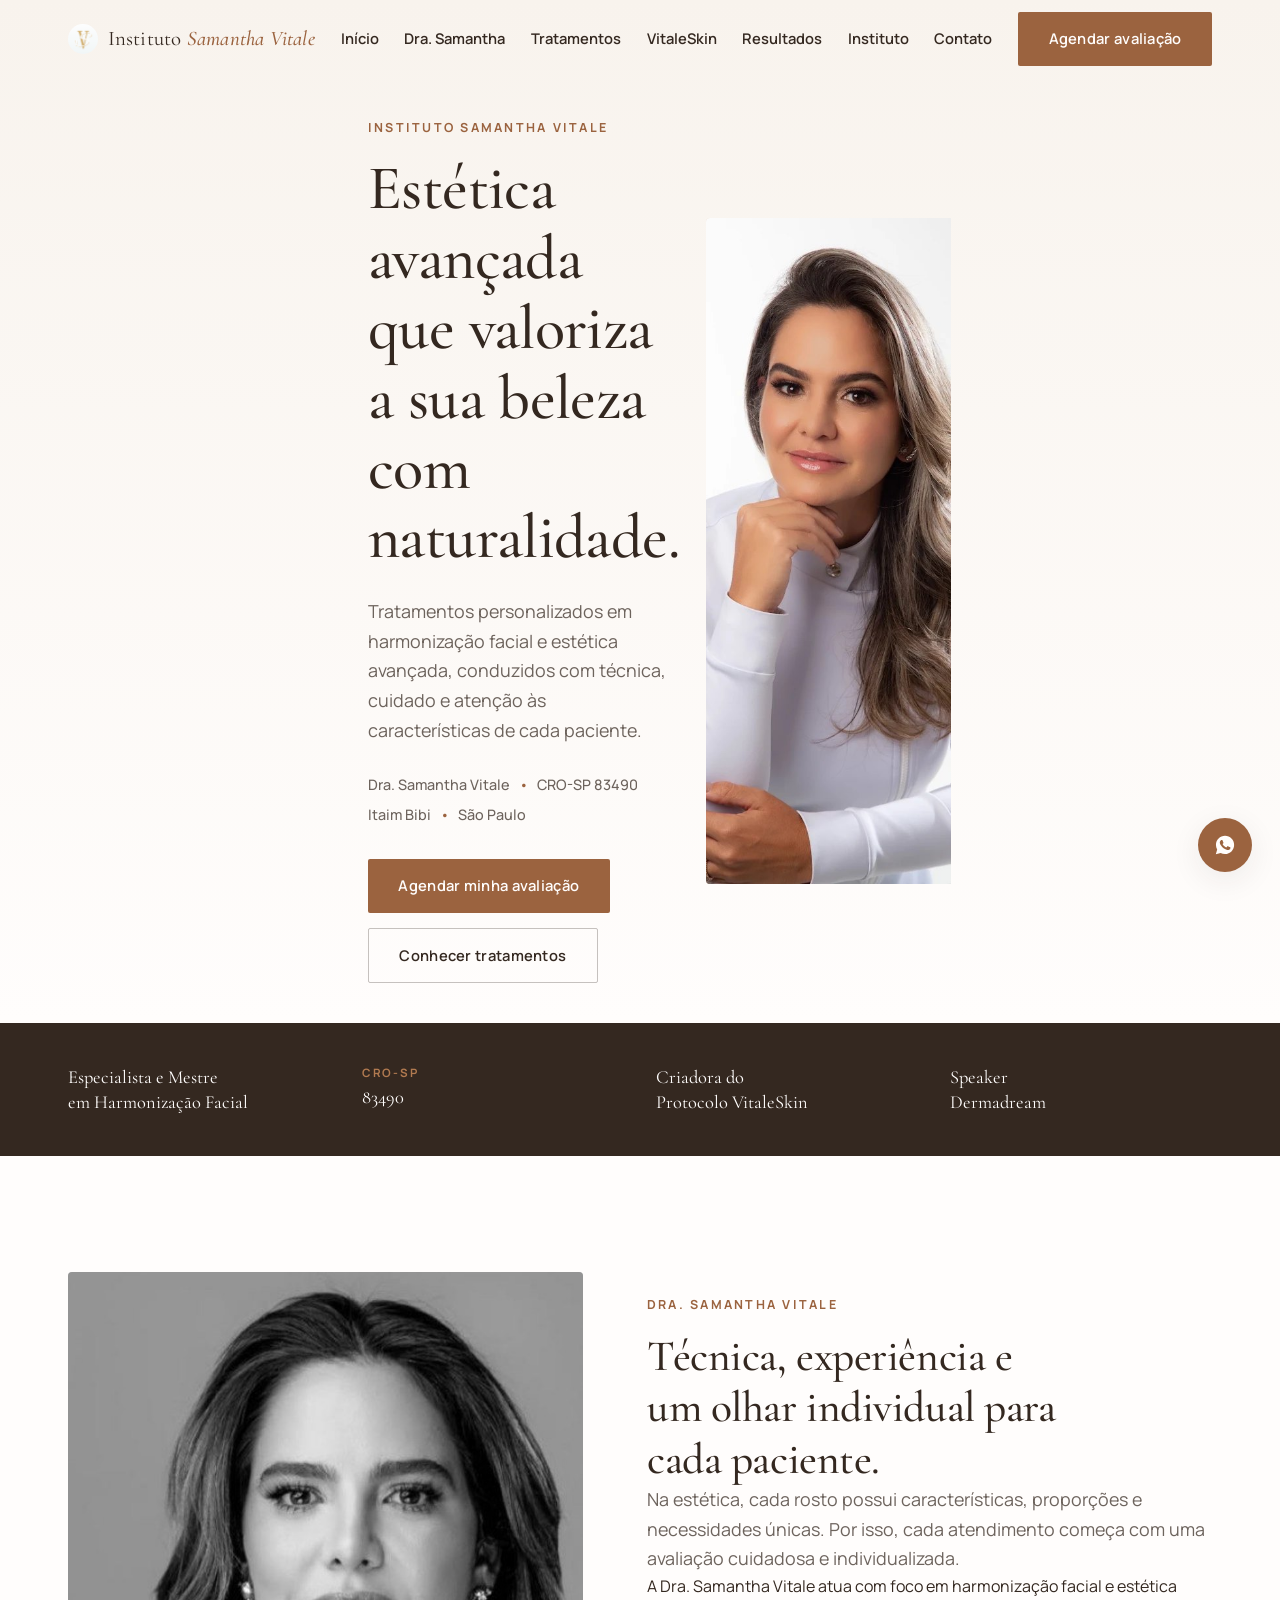
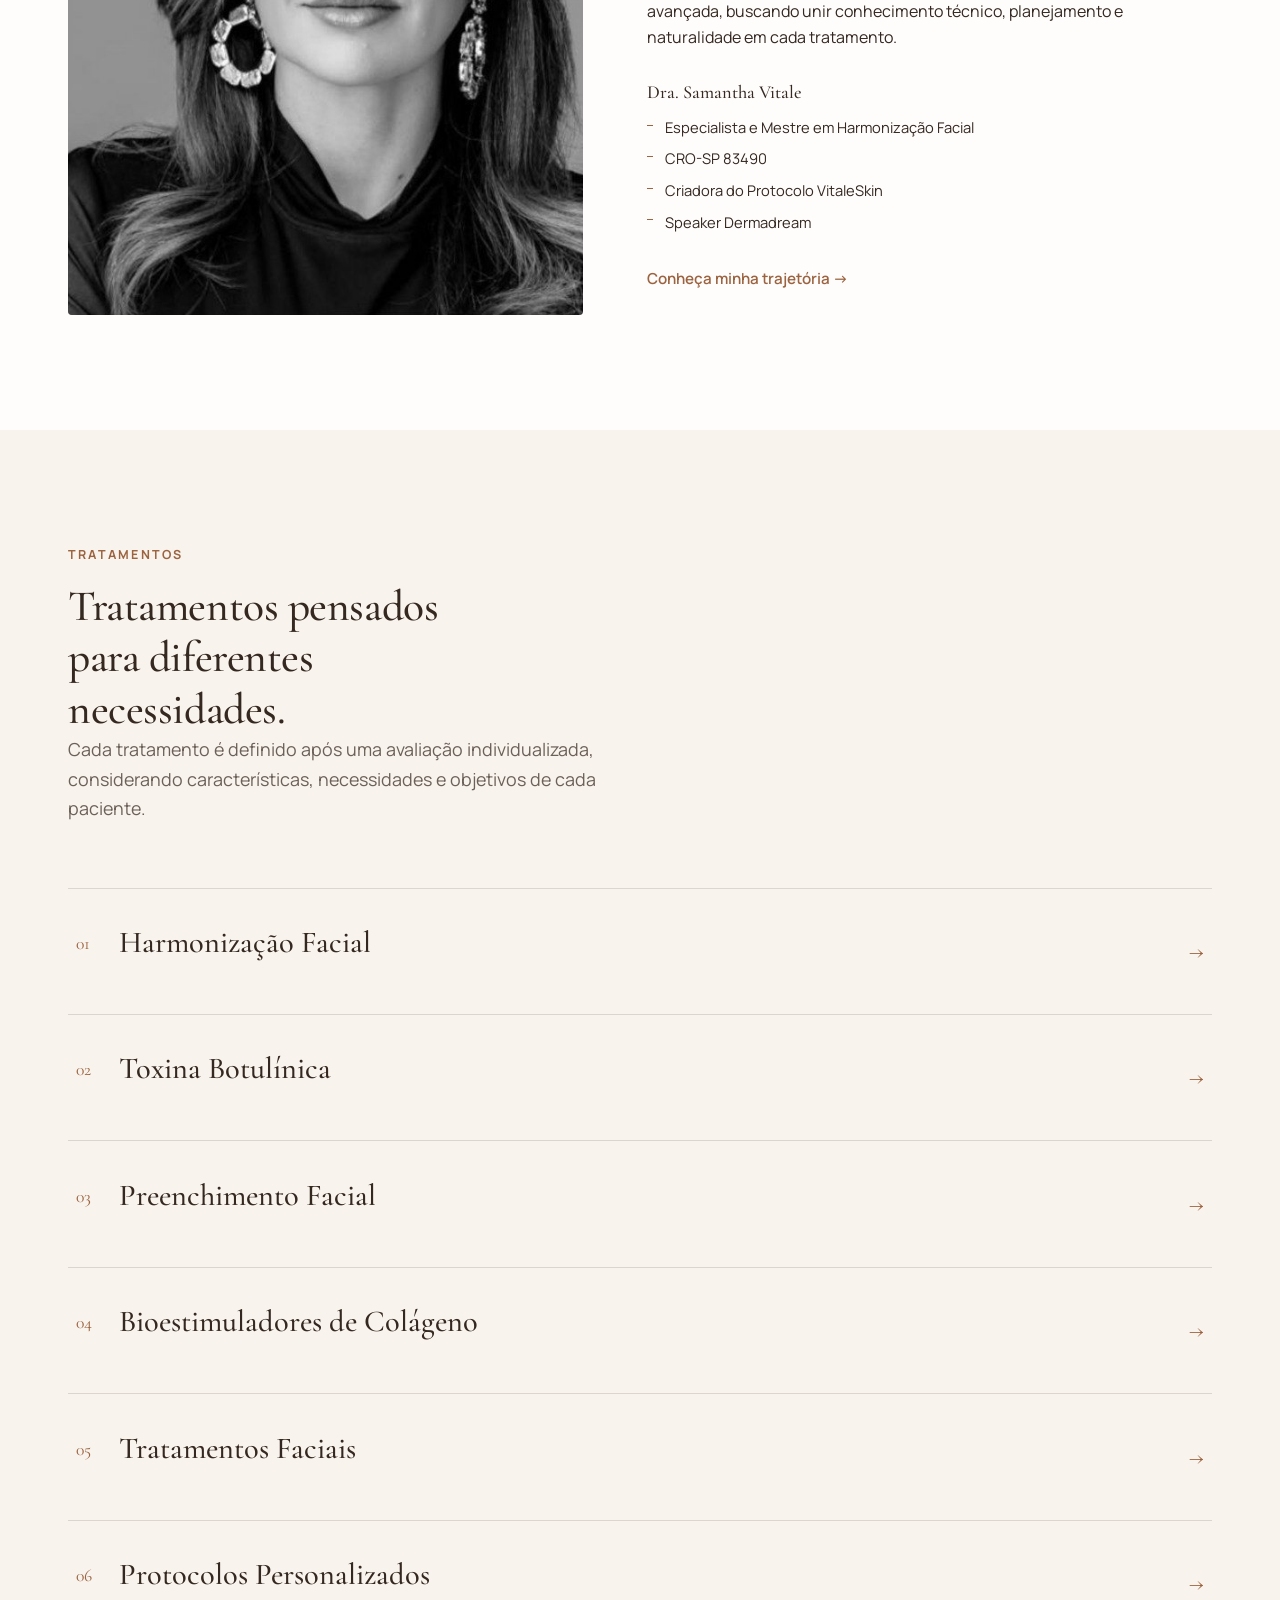
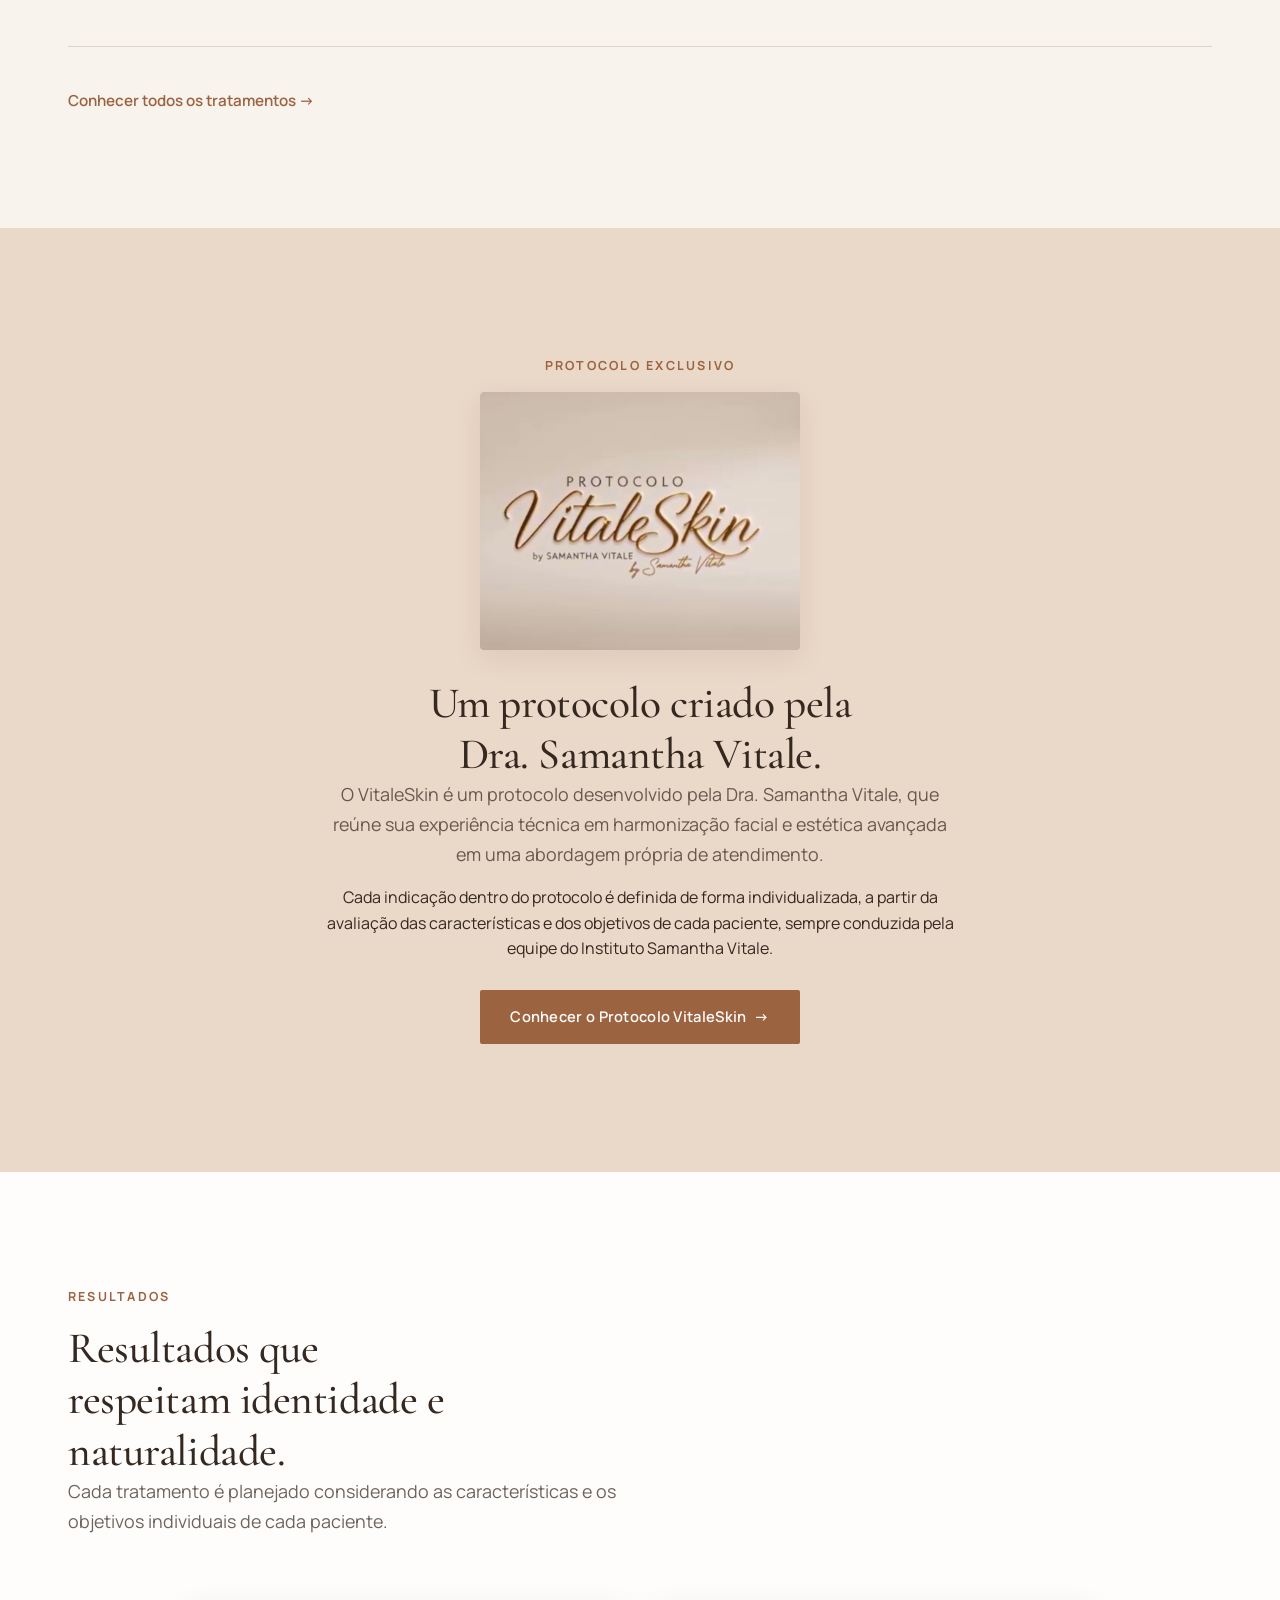
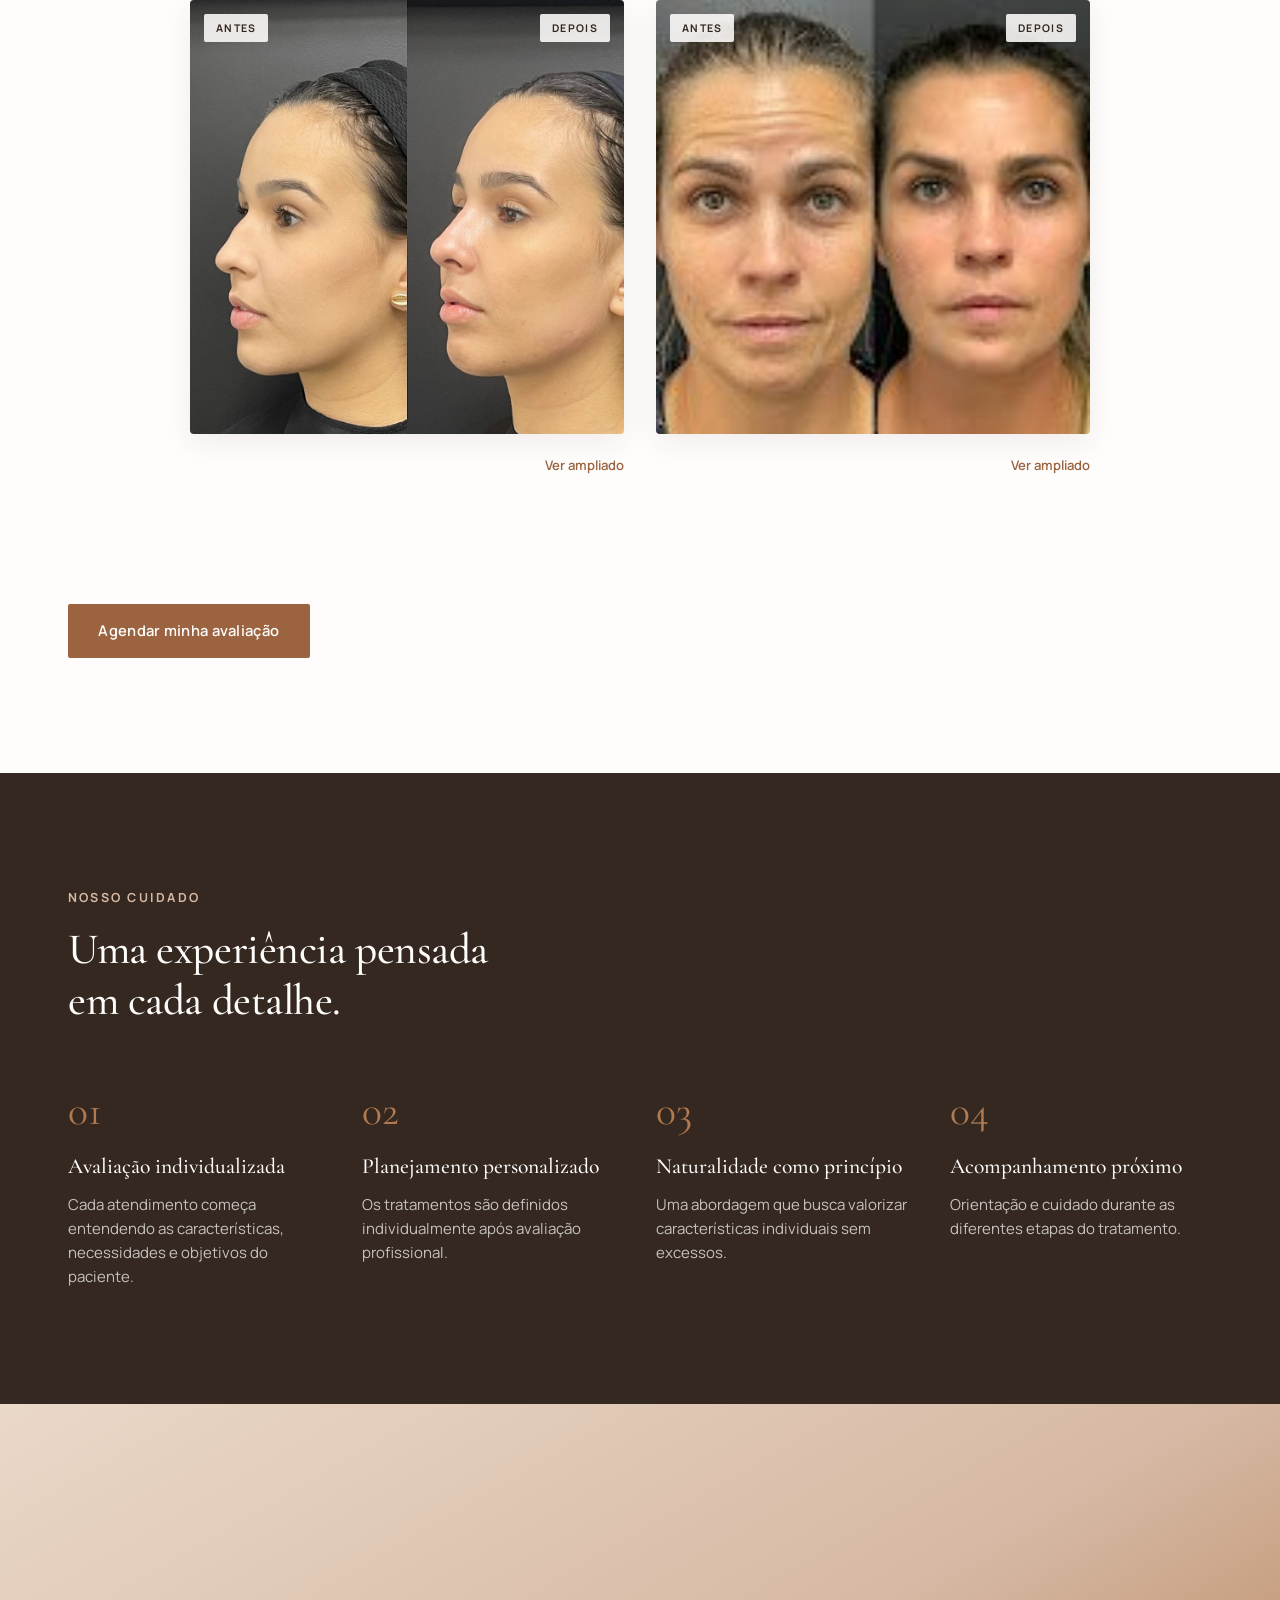
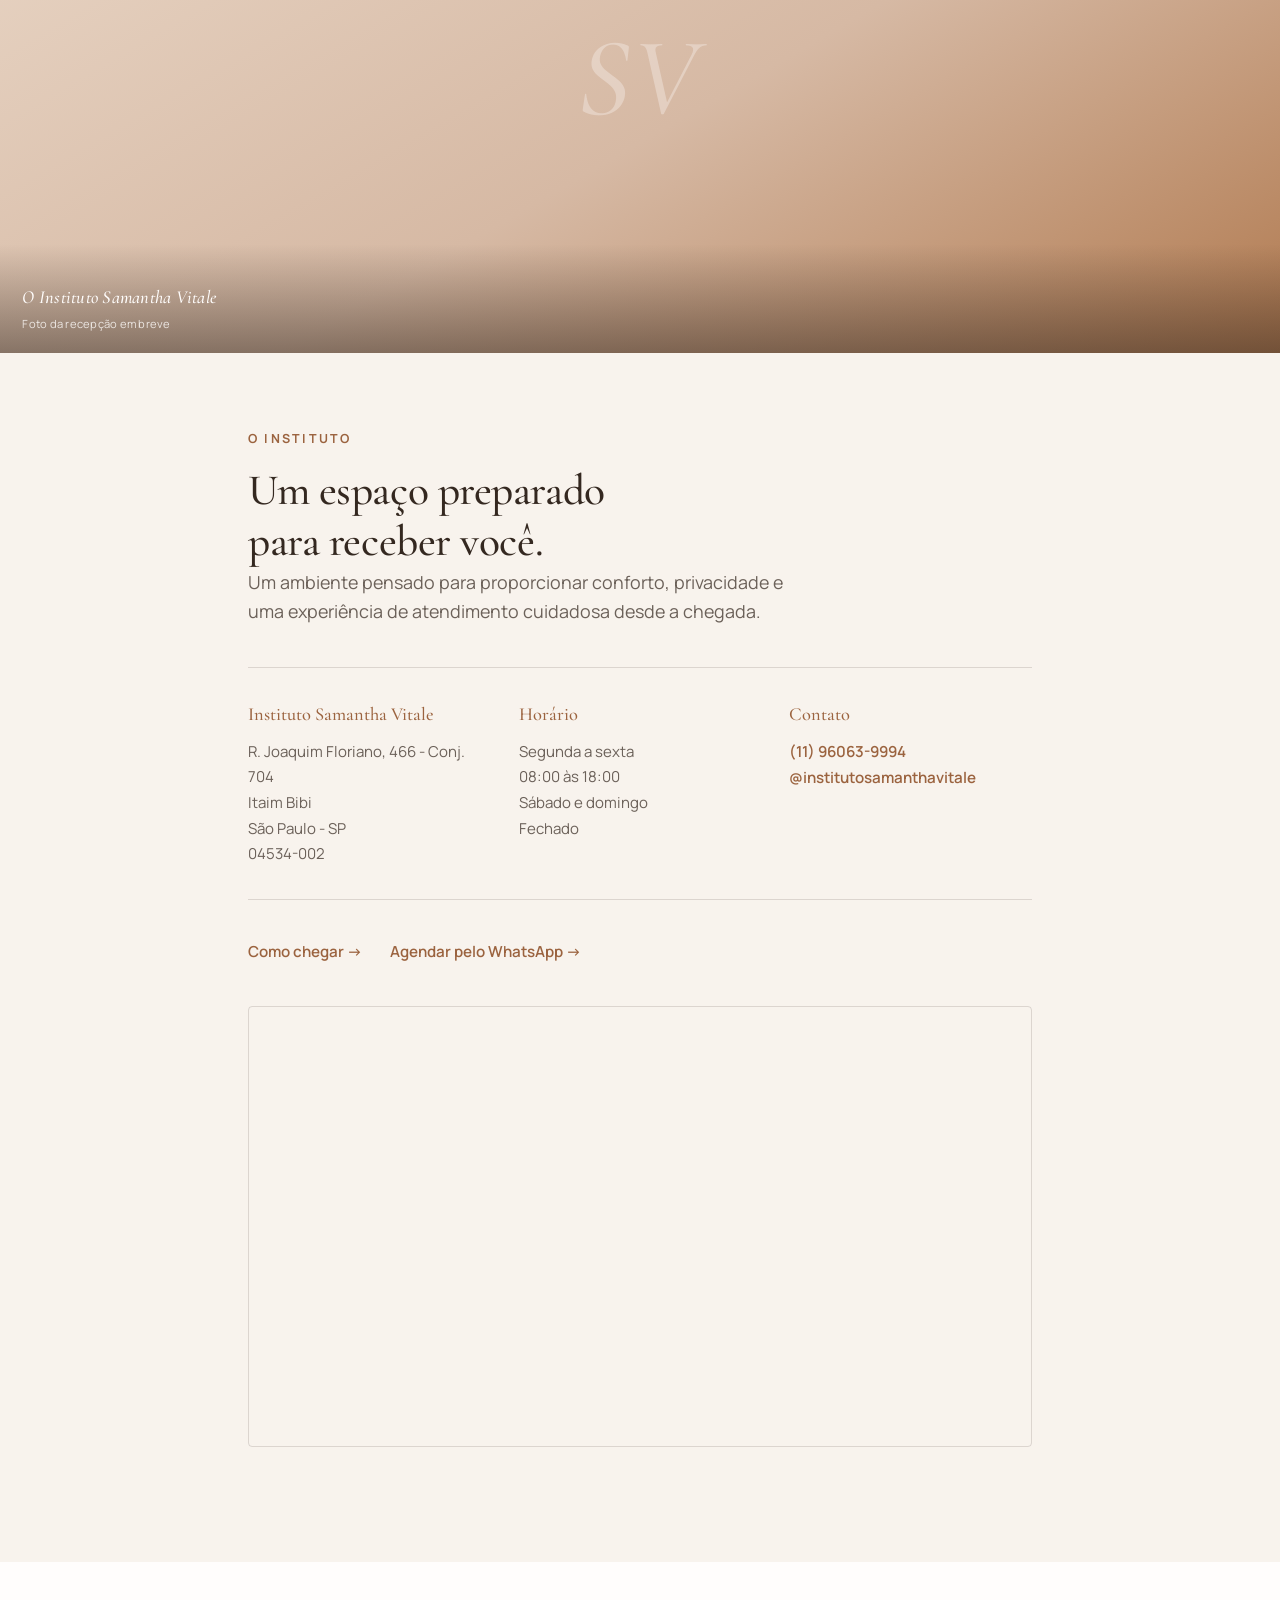
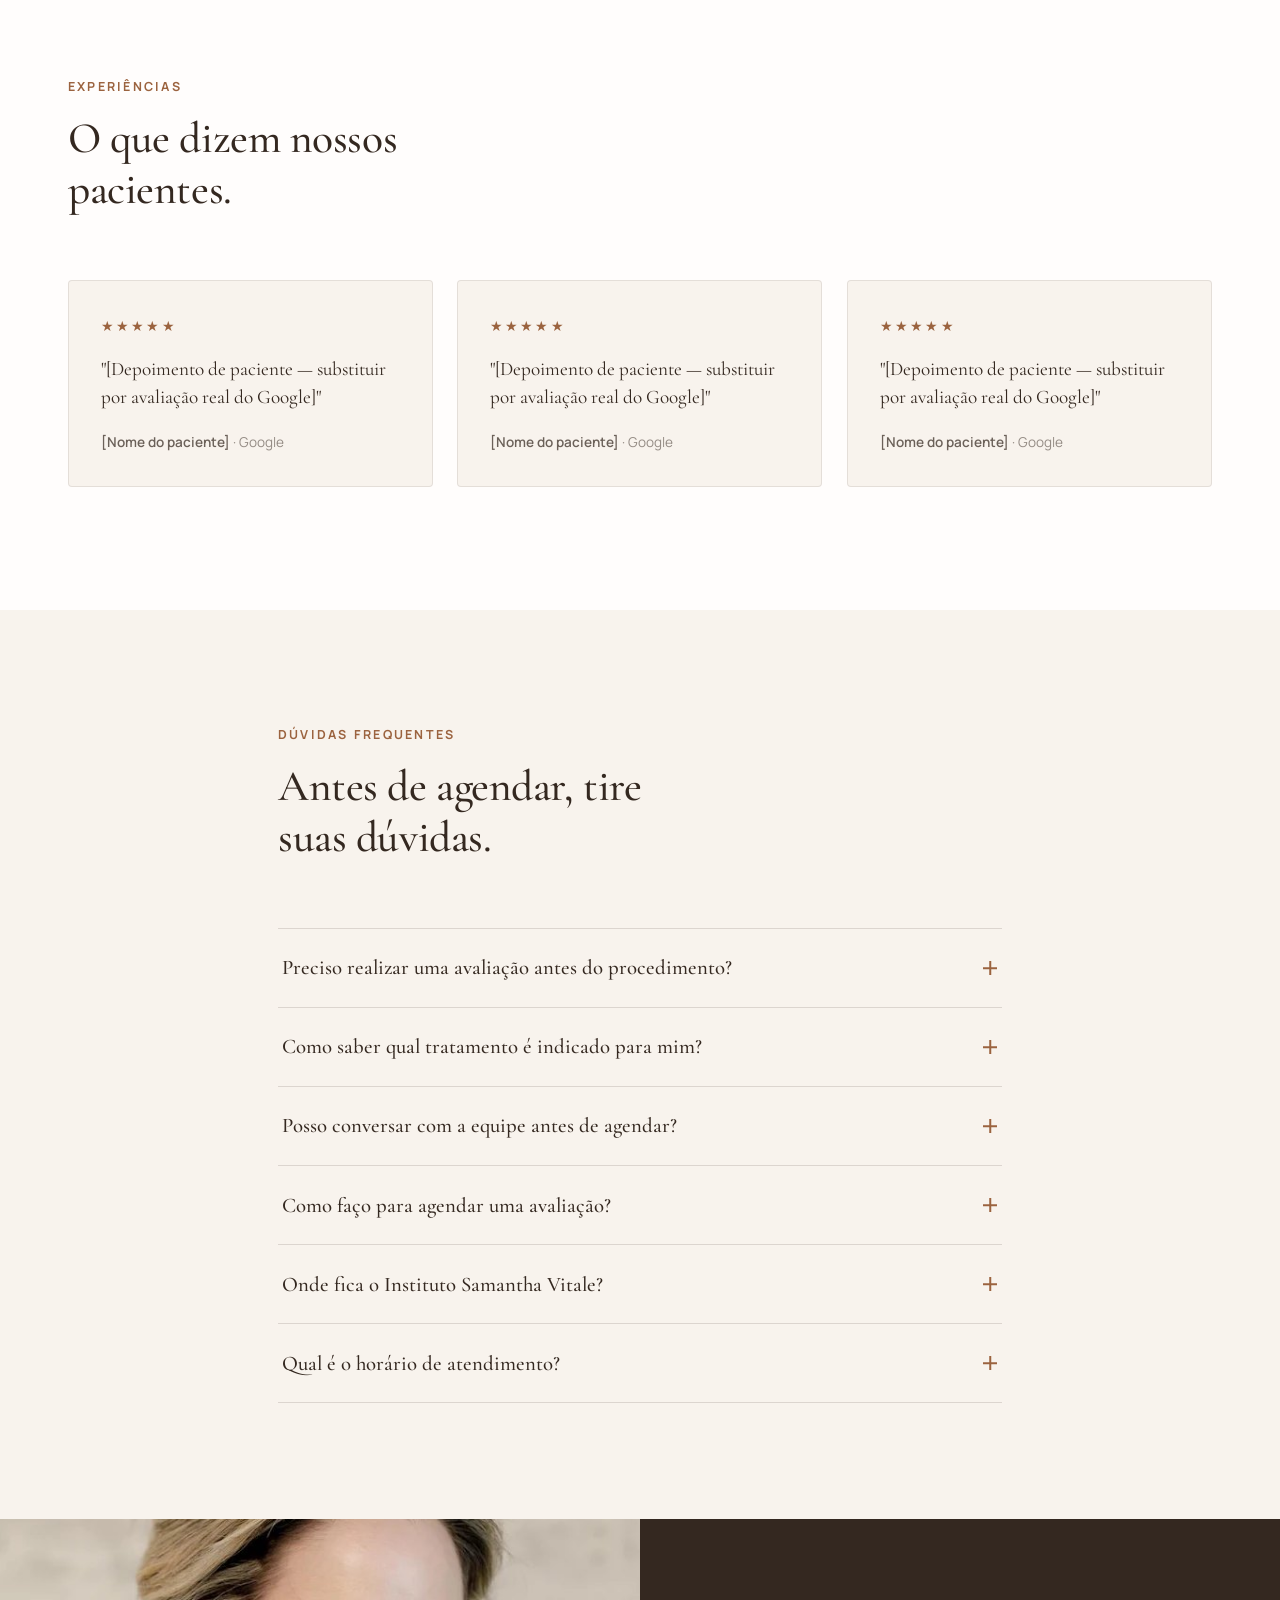
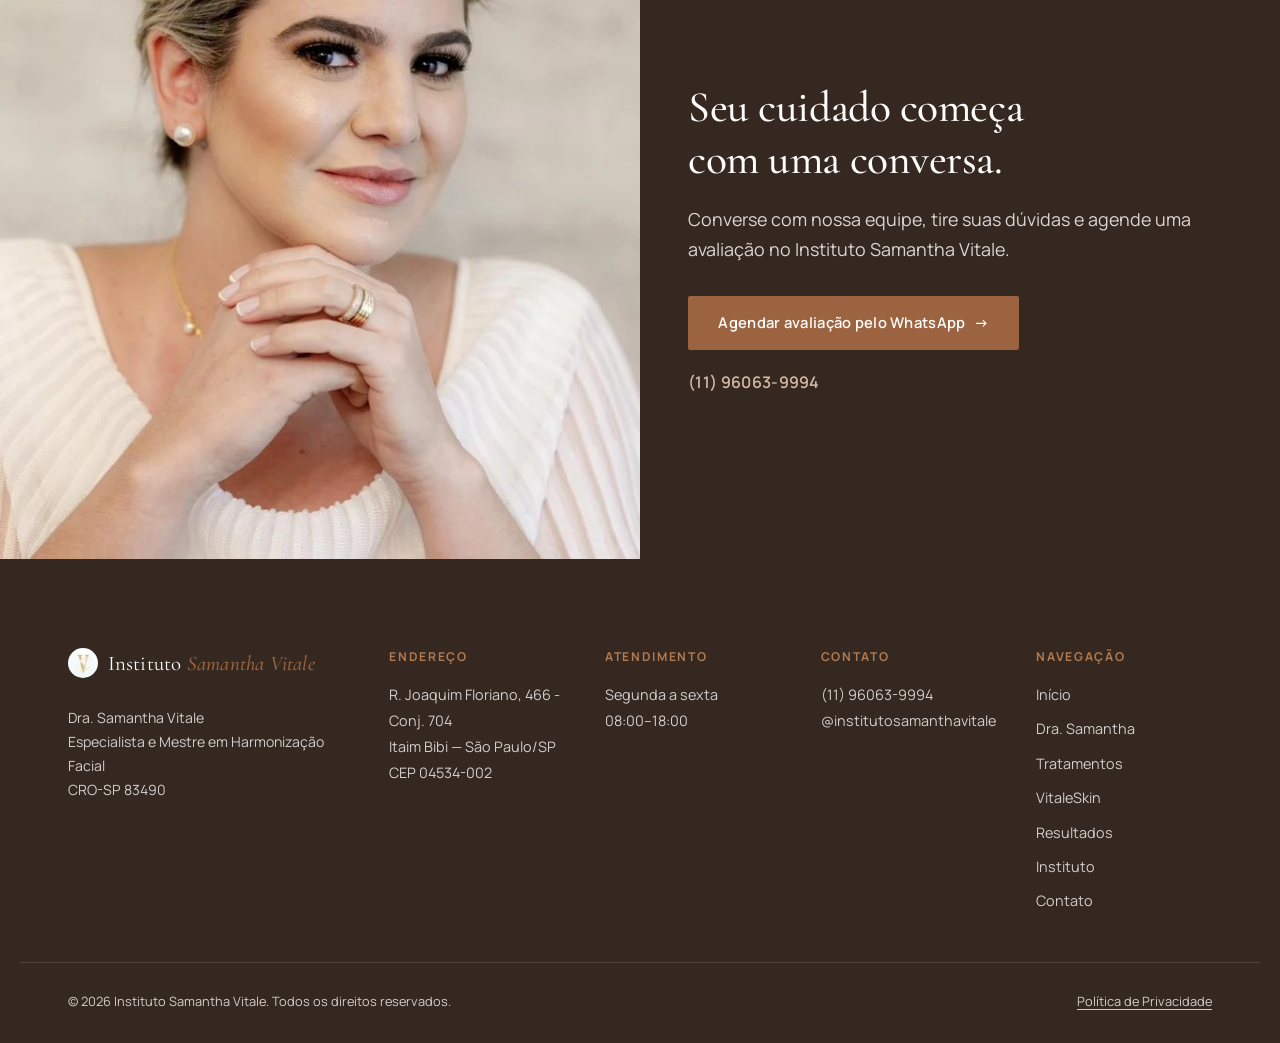
==== index.html @ 2624a5a0 "Publica site Dra Samantha Vitale" ====
<!DOCTYPE html>
<html lang="pt-BR">
<head>
<meta charset="UTF-8">
<meta name="viewport" content="width=device-width, initial-scale=1, viewport-fit=cover">
<title>Dra. Samantha Vitale | Harmonização Facial no Itaim Bibi</title>
<meta name="description" content="Conheça o Instituto Samantha Vitale no Itaim Bibi, São Paulo. Harmonização facial e estética avançada com atendimento individualizado. Agende sua avaliação.">
<meta name="robots" content="index, follow">
<link rel="canonical" href="https://institutosamanthavitale.com.br/">

<!-- Open Graph -->
<meta property="og:type" content="website">
<meta property="og:site_name" content="Instituto Samantha Vitale">
<meta property="og:title" content="Dra. Samantha Vitale | Harmonização Facial no Itaim Bibi">
<meta property="og:description" content="Harmonização facial e estética avançada com atendimento individualizado, no Itaim Bibi, São Paulo. Criadora do Protocolo VitaleSkin.">
<meta property="og:image" content="assets/img/hero-dra-samantha.jpg">
<meta property="og:locale" content="pt_BR">

<!-- Fonts -->
<link rel="preconnect" href="https://fonts.googleapis.com">
<link rel="preconnect" href="https://fonts.gstatic.com" crossorigin>
<link href="https://fonts.googleapis.com/css2?family=Cormorant+Garamond:ital,wght@0,400;0,500;0,600;1,400&family=Manrope:wght@400;500;600;700&display=swap" rel="stylesheet">

<!-- Preload do hero (LCP) -->
<link rel="preload" as="image" href="assets/img/hero-dra-samantha.jpg" fetchpriority="high">

<link rel="icon" href="assets/img/favicon.svg" type="image/svg+xml">
<link rel="stylesheet" href="css/style.css">

<!-- Dados estruturados: negócio local / profissional de saúde -->
<script type="application/ld+json">
{
  "@context": "https://schema.org",
  "@type": "MedicalBusiness",
  "name": "Instituto Samantha Vitale",
  "image": "https://institutosamanthavitale.com.br/assets/img/hero-dra-samantha.jpg",
  "url": "https://institutosamanthavitale.com.br/",
  "telephone": "+5511960639994",
  "priceRange": "$$$",
  "address": {
    "@type": "PostalAddress",
    "streetAddress": "R. Joaquim Floriano, 466 - Conj. 704",
    "addressLocality": "São Paulo",
    "addressRegion": "SP",
    "postalCode": "04534-002",
    "addressCountry": "BR"
  },
  "areaServed": "Itaim Bibi, São Paulo",
  "openingHoursSpecification": [
    {
      "@type": "OpeningHoursSpecification",
      "dayOfWeek": ["Monday","Tuesday","Wednesday","Thursday","Friday"],
      "opens": "08:00",
      "closes": "18:00"
    }
  ],
  "sameAs": ["https://www.instagram.com/institutosamanthavitale"],
  "employee": {
    "@type": "Physician",
    "name": "Dra. Samantha Vitale",
    "jobTitle": "Especialista e Mestre em Harmonização Facial",
    "identifier": "CRO-SP 83490"
  }
}
</script>
</head>
<body>

<a class="skip-link" href="#conteudo-principal">Pular para o conteúdo</a>

<!-- ===================== HEADER ===================== -->
<header class="site-header" id="site-header">
  <div class="container header-inner">
    <a href="#inicio" class="logo" aria-label="Instituto Samantha Vitale — página inicial">
      <img src="assets/img/logo-instituto.png" alt="" class="logo-img" onload="this.classList.add('loaded')" onerror="this.remove()">
      <span class="logo-text">Instituto <em>Samantha Vitale</em></span>
    </a>

    <nav class="main-nav" id="main-nav" aria-label="Navegação principal">
      <ul>
        <li><a href="#inicio">Início</a></li>
        <li><a href="#dra-samantha">Dra. Samantha</a></li>
        <li><a href="#tratamentos">Tratamentos</a></li>
        <li><a href="#vitaleskin">VitaleSkin</a></li>
        <li><a href="#resultados">Resultados</a></li>
        <li><a href="#instituto">Instituto</a></li>
        <li><a href="#contato">Contato</a></li>
      </ul>
    </nav>

    <div class="header-actions">
      <a class="btn btn-primary btn-header" href="https://wa.me/5511960639994?text=Ol%C3%A1%21%20Vim%20pelo%20site%20do%20Instituto%20Samantha%20Vitale%20e%20gostaria%20de%20saber%20mais%20sobre%20os%20tratamentos%20e%20agendar%20uma%20avalia%C3%A7%C3%A3o." target="_blank" rel="noopener noreferrer">
        Agendar avaliação
      </a>
      <button class="menu-toggle" id="menu-toggle" aria-expanded="false" aria-controls="mobile-nav" aria-label="Abrir menu">
        <span></span><span></span><span></span>
      </button>
    </div>
  </div>

  <!-- Menu mobile -->
  <nav class="mobile-nav" id="mobile-nav" aria-label="Navegação mobile" hidden>
    <ul>
      <li><a href="#inicio">Início</a></li>
      <li><a href="#dra-samantha">Dra. Samantha</a></li>
      <li><a href="#tratamentos">Tratamentos</a></li>
      <li><a href="#vitaleskin">VitaleSkin</a></li>
      <li><a href="#resultados">Resultados</a></li>
      <li><a href="#instituto">Instituto</a></li>
      <li><a href="#contato">Contato</a></li>
    </ul>
    <a class="btn btn-primary btn-block" href="https://wa.me/5511960639994?text=Ol%C3%A1%21%20Vim%20pelo%20site%20do%20Instituto%20Samantha%20Vitale%20e%20gostaria%20de%20saber%20mais%20sobre%20os%20tratamentos%20e%20agendar%20uma%20avalia%C3%A7%C3%A3o." target="_blank" rel="noopener noreferrer">
      Agendar avaliação
    </a>
  </nav>
</header>

<main id="conteudo-principal">

  <!-- ===================== HERO ===================== -->
  <section class="hero" id="inicio" aria-label="Apresentação">
    <div class="container hero-grid">
      <div class="hero-text reveal-up">
        <p class="eyebrow">Instituto Samantha Vitale</p>
        <h1 class="h1">Estética avançada que valoriza a sua beleza com naturalidade.</h1>
        <p class="lead">Tratamentos personalizados em harmonização facial e estética avançada, conduzidos com técnica, cuidado e atenção às características de cada paciente.</p>

        <div class="hero-meta">
          <span>Dra. Samantha Vitale <span class="dot" aria-hidden="true">•</span> CRO-SP 83490</span>
          <span>Itaim Bibi <span class="dot" aria-hidden="true">•</span> São Paulo</span>
        </div>

        <div class="hero-ctas">
          <a class="btn btn-primary" href="https://wa.me/5511960639994?text=Ol%C3%A1%21%20Vim%20pelo%20site%20do%20Instituto%20Samantha%20Vitale%20e%20gostaria%20de%20saber%20mais%20sobre%20os%20tratamentos%20e%20agendar%20uma%20avalia%C3%A7%C3%A3o." target="_blank" rel="noopener noreferrer">
            Agendar minha avaliação
          </a>
          <a class="btn btn-ghost" href="#tratamentos">Conhecer tratamentos</a>
        </div>
      </div>

      <div class="hero-media reveal-fade">
        <figure class="ph-photo ph-hero" role="img" aria-label="Dra. Samantha Vitale, especialista em harmonização facial, vestindo jaleco branco">
          <img src="assets/img/hero-dra-samantha.jpg" alt="Dra. Samantha Vitale, especialista e mestre em harmonização facial, vestindo jaleco branco, no Instituto Samantha Vitale no Itaim Bibi"
               loading="eager" fetchpriority="high"
               onload="this.parentElement.classList.add('has-image')"
               onerror="this.parentElement.classList.add('no-image')">
          <span class="ph-label">
            <strong>Dra. Samantha Vitale</strong>
          </span>
        </figure>
      </div>
    </div>
  </section>

  <!-- ===================== BARRA DE AUTORIDADE ===================== -->
  <section class="authority-bar" aria-label="Credenciais">
    <div class="container authority-grid">
      <div class="authority-item reveal-up">
        <p>Especialista e Mestre<br>em Harmonização Facial</p>
      </div>
      <div class="authority-item reveal-up">
        <p><span class="authority-number">CRO-SP</span>83490</p>
      </div>
      <div class="authority-item reveal-up">
        <p>Criadora do<br>Protocolo VitaleSkin</p>
      </div>
      <div class="authority-item reveal-up">
        <p>Speaker<br>Dermadream</p>
      </div>
    </div>
  </section>

  <!-- ===================== SOBRE A DRA. SAMANTHA ===================== -->
  <section class="about" id="dra-samantha" aria-labelledby="about-title">
    <div class="container about-grid">
      <div class="about-media reveal-fade">
        <figure class="ph-photo ph-about" role="img" aria-label="Retrato em preto e branco da Dra. Samantha Vitale">
          <img src="assets/img/sobre-dra-samantha-pb.jpg" alt="Retrato em preto e branco da Dra. Samantha Vitale, especialista em harmonização facial"
               loading="lazy"
               onload="this.parentElement.classList.add('has-image')"
               onerror="this.parentElement.classList.add('no-image')">
          <span class="ph-label">
            <strong>Dra. Samantha Vitale</strong>
          </span>
        </figure>
      </div>

      <div class="about-content reveal-up">
        <p class="eyebrow">Dra. Samantha Vitale</p>
        <h2 class="h2" id="about-title">Técnica, experiência e um olhar individual para cada paciente.</h2>
        <p class="body-lg">Na estética, cada rosto possui características, proporções e necessidades únicas. Por isso, cada atendimento começa com uma avaliação cuidadosa e individualizada.</p>
        <p>A Dra. Samantha Vitale atua com foco em harmonização facial e estética avançada, buscando unir conhecimento técnico, planejamento e naturalidade em cada tratamento.</p>

        <ul class="credential-list">
          <li>Dra. Samantha Vitale</li>
          <li>Especialista e Mestre em Harmonização Facial</li>
          <li>CRO-SP 83490</li>
          <li>Criadora do Protocolo VitaleSkin</li>
          <li>Speaker Dermadream</li>
        </ul>

        <a class="text-link" href="#instituto">Conheça minha trajetória <span aria-hidden="true">→</span></a>
      </div>
    </div>
  </section>

  <!-- ===================== TRATAMENTOS ===================== -->
  <section class="treatments" id="tratamentos" aria-labelledby="treatments-title">
    <div class="container">
      <div class="section-head reveal-up">
        <p class="eyebrow">Tratamentos</p>
        <h2 class="h2" id="treatments-title">Tratamentos pensados para diferentes necessidades.</h2>
        <p class="body-lg">Cada tratamento é definido após uma avaliação individualizada, considerando características, necessidades e objetivos de cada paciente.</p>
      </div>

      <ul class="treatment-list">
        <li class="treatment-row reveal-up">
          <a href="#contato" class="treatment-link">
            <span class="treatment-number">01</span>
            <span class="treatment-name">Harmonização Facial</span>
            <span class="treatment-desc">Planejamento individualizado que busca equilíbrio e naturalidade nas proporções faciais.</span>
            <span class="treatment-arrow" aria-hidden="true">→</span>
          </a>
        </li>
        <li class="treatment-row reveal-up">
          <a href="#contato" class="treatment-link">
            <span class="treatment-number">02</span>
            <span class="treatment-name">Toxina Botulínica</span>
            <span class="treatment-desc">Aplicação técnica orientada pela avaliação individual de cada paciente.</span>
            <span class="treatment-arrow" aria-hidden="true">→</span>
          </a>
        </li>
        <li class="treatment-row reveal-up">
          <a href="#contato" class="treatment-link">
            <span class="treatment-number">03</span>
            <span class="treatment-name">Preenchimento Facial</span>
            <span class="treatment-desc">Procedimentos planejados considerando as características individuais de cada rosto.</span>
            <span class="treatment-arrow" aria-hidden="true">→</span>
          </a>
        </li>
        <li class="treatment-row reveal-up">
          <a href="#contato" class="treatment-link">
            <span class="treatment-number">04</span>
            <span class="treatment-name">Bioestimuladores de Colágeno</span>
            <span class="treatment-desc">Indicação avaliada individualmente conforme as necessidades de cada paciente.</span>
            <span class="treatment-arrow" aria-hidden="true">→</span>
          </a>
        </li>
        <li class="treatment-row reveal-up">
          <a href="#contato" class="treatment-link">
            <span class="treatment-number">05</span>
            <span class="treatment-name">Tratamentos Faciais</span>
            <span class="treatment-desc">Cuidados complementares definidos a partir da avaliação profissional.</span>
            <span class="treatment-arrow" aria-hidden="true">→</span>
          </a>
        </li>
        <li class="treatment-row reveal-up">
          <a href="#contato" class="treatment-link">
            <span class="treatment-number">06</span>
            <span class="treatment-name">Protocolos Personalizados</span>
            <span class="treatment-desc">Combinações de tratamentos planejadas de acordo com o objetivo de cada paciente.</span>
            <span class="treatment-arrow" aria-hidden="true">→</span>
          </a>
        </li>
      </ul>

      <div class="section-cta reveal-up">
        <a class="text-link" href="#contato">Conhecer todos os tratamentos <span aria-hidden="true">→</span></a>
      </div>
    </div>
  </section>

  <!-- ===================== PROTOCOLO VITALESKIN ===================== -->
  <section class="vitaleskin" id="vitaleskin" aria-labelledby="vitaleskin-title">
    <div class="container vitaleskin-grid">
      <div class="vitaleskin-content reveal-up">
        <p class="eyebrow">Protocolo exclusivo</p>

        <div class="vitaleskin-logo-wrap">
          <figure class="ph-photo ph-logo" role="img" aria-label="Logo do Protocolo VitaleSkin by Samantha Vitale">
            <img src="assets/img/vitaleskin-logo.jpg" alt="VitaleSkin by Samantha Vitale"
                 loading="lazy"
                 onload="this.parentElement.classList.add('has-image')"
                 onerror="this.parentElement.classList.add('no-image')">
            <span class="ph-label ph-label-logo">
              <strong>VitaleSkin</strong>
              by Samantha Vitale
            </span>
          </figure>
        </div>

        <h2 class="h2" id="vitaleskin-title">Um protocolo criado pela Dra. Samantha Vitale.</h2>
        <p class="body-lg">O VitaleSkin é um protocolo desenvolvido pela Dra. Samantha Vitale, que reúne sua experiência técnica em harmonização facial e estética avançada em uma abordagem própria de atendimento.</p>
        <p>Cada indicação dentro do protocolo é definida de forma individualizada, a partir da avaliação das características e dos objetivos de cada paciente, sempre conduzida pela equipe do Instituto Samantha Vitale.</p>

        <a class="btn btn-primary" href="#contato">Conhecer o Protocolo VitaleSkin <span aria-hidden="true">→</span></a>
      </div>
    </div>
  </section>

  <!-- ===================== RESULTADOS ===================== -->
  <section class="results" id="resultados" aria-labelledby="results-title">
    <div class="container">
      <div class="section-head reveal-up">
        <p class="eyebrow">Resultados</p>
        <h2 class="h2" id="results-title">Resultados que respeitam identidade e naturalidade.</h2>
        <p class="body-lg">Cada tratamento é planejado considerando as características e os objetivos individuais de cada paciente.</p>
      </div>

      <div class="results-grid results-grid-2">

        <figure class="ba-card reveal-up">
          <div class="ba-frame">
            <img src="assets/img/resultado-01-composite.jpg" alt="Comparação antes e depois de tratamento facial, caso 1" loading="lazy">
            <span class="ba-tag ba-tag-before">Antes</span>
            <span class="ba-tag ba-tag-after">Depois</span>
          </div>
          <figcaption class="ba-caption">
            <button type="button" class="ba-expand" data-ba-expand data-ba-img="assets/img/resultado-01-composite.jpg" data-ba-alt="Comparação antes e depois de tratamento facial, caso 1" aria-label="Ampliar comparação, caso 1">Ver ampliado</button>
          </figcaption>
        </figure>

        <figure class="ba-card reveal-up">
          <div class="ba-frame">
            <img src="assets/img/resultado-02-composite.jpg" alt="Comparação antes e depois de tratamento facial, caso 2" loading="lazy">
            <span class="ba-tag ba-tag-before">Antes</span>
            <span class="ba-tag ba-tag-after">Depois</span>
          </div>
          <figcaption class="ba-caption">
            <button type="button" class="ba-expand" data-ba-expand data-ba-img="assets/img/resultado-02-composite.jpg" data-ba-alt="Comparação antes e depois de tratamento facial, caso 2" aria-label="Ampliar comparação, caso 2">Ver ampliado</button>
          </figcaption>
        </figure>

      </div>

      <p class="disclaimer reveal-up">Os resultados podem variar de acordo com as características e condições individuais de cada paciente.</p>

      <div class="section-cta reveal-up">
        <a class="btn btn-primary" href="https://wa.me/5511960639994?text=Ol%C3%A1%21%20Vim%20pelo%20site%20do%20Instituto%20Samantha%20Vitale%20e%20gostaria%20de%20saber%20mais%20sobre%20os%20tratamentos%20e%20agendar%20uma%20avalia%C3%A7%C3%A3o." target="_blank" rel="noopener noreferrer">
          Agendar minha avaliação
        </a>
      </div>
    </div>
  </section>

  <!-- Modal de ampliação (galeria) -->
  <div class="ba-modal" id="ba-modal" hidden>
    <div class="ba-modal-backdrop" data-ba-close></div>
    <div class="ba-modal-panel" role="dialog" aria-modal="true" aria-label="Comparação ampliada de antes e depois">
      <button type="button" class="ba-modal-close" data-ba-close aria-label="Fechar ampliação">×</button>
      <img class="ba-modal-content" id="ba-modal-content" src="" alt="">
    </div>
  </div>

  <!-- ===================== DIFERENCIAIS ===================== -->
  <section class="care" aria-labelledby="care-title">
    <div class="container">
      <div class="section-head section-head-light reveal-up">
        <p class="eyebrow eyebrow-light">Nosso cuidado</p>
        <h2 class="h2 h2-light" id="care-title">Uma experiência pensada em cada detalhe.</h2>
      </div>

      <div class="care-grid">
        <div class="care-item reveal-up">
          <span class="care-number">01</span>
          <h3>Avaliação individualizada</h3>
          <p>Cada atendimento começa entendendo as características, necessidades e objetivos do paciente.</p>
        </div>
        <div class="care-item reveal-up">
          <span class="care-number">02</span>
          <h3>Planejamento personalizado</h3>
          <p>Os tratamentos são definidos individualmente após avaliação profissional.</p>
        </div>
        <div class="care-item reveal-up">
          <span class="care-number">03</span>
          <h3>Naturalidade como princípio</h3>
          <p>Uma abordagem que busca valorizar características individuais sem excessos.</p>
        </div>
        <div class="care-item reveal-up">
          <span class="care-number">04</span>
          <h3>Acompanhamento próximo</h3>
          <p>Orientação e cuidado durante as diferentes etapas do tratamento.</p>
        </div>
      </div>
    </div>
  </section>

  <!-- ===================== INSTITUTO ===================== -->
  <section class="institute" id="instituto" aria-labelledby="institute-title">
    <div class="institute-media reveal-fade">
      <figure class="ph-photo ph-institute" role="img" aria-label="Recepção do Instituto Samantha Vitale, no Itaim Bibi, São Paulo">
        <img src="assets/img/instituto-recepcao.jpg" alt="Recepção do Instituto Samantha Vitale, ambiente elegante no Itaim Bibi, São Paulo"
             loading="lazy"
             onload="this.parentElement.classList.add('has-image')"
             onerror="this.parentElement.classList.add('no-image')">
        <span class="ph-label">
          <strong>O Instituto Samantha Vitale</strong>
          <small>Foto da recepção em breve</small>
        </span>
      </figure>
    </div>

    <div class="container institute-info reveal-up">
      <p class="eyebrow">O Instituto</p>
      <h2 class="h2" id="institute-title">Um espaço preparado para receber você.</h2>
      <p class="body-lg">Um ambiente pensado para proporcionar conforto, privacidade e uma experiência de atendimento cuidadosa desde a chegada.</p>

      <div class="institute-grid">
        <div class="institute-block">
          <h3>Instituto Samantha Vitale</h3>
          <address>
            R. Joaquim Floriano, 466 - Conj. 704<br>
            Itaim Bibi<br>
            São Paulo - SP<br>
            04534-002
          </address>
        </div>
        <div class="institute-block">
          <h3>Horário</h3>
          <p>Segunda a sexta<br>08:00 às 18:00</p>
          <p>Sábado e domingo<br>Fechado</p>
        </div>
        <div class="institute-block" id="contato">
          <h3>Contato</h3>
          <p><a class="text-link" href="tel:+5511960639994">(11) 96063-9994</a></p>
          <p><a class="text-link" href="https://www.instagram.com/institutosamanthavitale" target="_blank" rel="noopener noreferrer">@institutosamanthavitale</a></p>
        </div>
      </div>

      <div class="institute-ctas">
        <a class="text-link" href="https://www.google.com/maps/dir/?api=1&destination=Instituto+Samantha+Vitale%2C+R.+Joaquim+Floriano%2C+466%2C+Itaim+Bibi%2C+S%C3%A3o+Paulo+-+SP" target="_blank" rel="noopener noreferrer">Como chegar <span aria-hidden="true">→</span></a>
        <a class="text-link" href="https://wa.me/5511960639994?text=Ol%C3%A1%21%20Vim%20pelo%20site%20do%20Instituto%20Samantha%20Vitale%20e%20gostaria%20de%20saber%20mais%20sobre%20os%20tratamentos%20e%20agendar%20uma%20avalia%C3%A7%C3%A3o." target="_blank" rel="noopener noreferrer">Agendar pelo WhatsApp <span aria-hidden="true">→</span></a>
      </div>

      <div class="institute-map">
        <iframe
          title="Localização do Instituto Samantha Vitale no mapa"
          src="https://www.google.com/maps?q=Instituto%20Samantha%20Vitale%2C%20R.%20Joaquim%20Floriano%2C%20466%2C%20Itaim%20Bibi%2C%20S%C3%A3o%20Paulo%20-%20SP%2C%2004534-002&output=embed"
          loading="lazy"
          referrerpolicy="no-referrer-when-downgrade">
        </iframe>
      </div>
    </div>
  </section>

  <!-- ===================== DEPOIMENTOS ===================== -->
  <section class="testimonials" aria-labelledby="testimonials-title">
    <div class="container">
      <div class="section-head reveal-up">
        <p class="eyebrow">Experiências</p>
        <h2 class="h2" id="testimonials-title">O que dizem nossos pacientes.</h2>
      </div>

      <!--
        PLACEHOLDER: substituir pelos depoimentos reais (Google) assim que disponíveis.
        Mantenha a estrutura de cada <li> — apenas troque nome, texto e nota se necessário.
      -->
      <ul class="testimonial-track" aria-label="Depoimentos de pacientes">
        <li class="testimonial-card reveal-up">
          <span class="stars" aria-label="5 de 5 estrelas">★★★★★</span>
          <p class="testimonial-quote">"[Depoimento de paciente — substituir por avaliação real do Google]"</p>
          <p class="testimonial-author">[Nome do paciente] <span>· Google</span></p>
        </li>
        <li class="testimonial-card reveal-up">
          <span class="stars" aria-label="5 de 5 estrelas">★★★★★</span>
          <p class="testimonial-quote">"[Depoimento de paciente — substituir por avaliação real do Google]"</p>
          <p class="testimonial-author">[Nome do paciente] <span>· Google</span></p>
        </li>
        <li class="testimonial-card reveal-up">
          <span class="stars" aria-label="5 de 5 estrelas">★★★★★</span>
          <p class="testimonial-quote">"[Depoimento de paciente — substituir por avaliação real do Google]"</p>
          <p class="testimonial-author">[Nome do paciente] <span>· Google</span></p>
        </li>
      </ul>
    </div>
  </section>

  <!-- ===================== FAQ ===================== -->
  <section class="faq" aria-labelledby="faq-title">
    <div class="container faq-container">
      <div class="section-head reveal-up">
        <p class="eyebrow">Dúvidas frequentes</p>
        <h2 class="h2" id="faq-title">Antes de agendar, tire suas dúvidas.</h2>
      </div>

      <div class="accordion reveal-up">
        <div class="accordion-item">
          <h3>
            <button type="button" class="accordion-trigger" aria-expanded="false">
              Preciso realizar uma avaliação antes do procedimento?
              <span class="accordion-icon" aria-hidden="true"></span>
            </button>
          </h3>
          <div class="accordion-panel">
            <p>A avaliação permite conhecer suas características, necessidades e objetivos antes de orientar sobre as possibilidades de tratamento.</p>
          </div>
        </div>

        <div class="accordion-item">
          <h3>
            <button type="button" class="accordion-trigger" aria-expanded="false">
              Como saber qual tratamento é indicado para mim?
              <span class="accordion-icon" aria-hidden="true"></span>
            </button>
          </h3>
          <div class="accordion-panel">
            <p>A indicação depende das características e necessidades de cada paciente. Durante a avaliação, a profissional poderá explicar as possibilidades adequadas ao seu caso.</p>
          </div>
        </div>

        <div class="accordion-item">
          <h3>
            <button type="button" class="accordion-trigger" aria-expanded="false">
              Posso conversar com a equipe antes de agendar?
              <span class="accordion-icon" aria-hidden="true"></span>
            </button>
          </h3>
          <div class="accordion-panel">
            <p>Sim. Entre em contato pelo WhatsApp para tirar dúvidas sobre atendimento, procedimentos e disponibilidade.</p>
          </div>
        </div>

        <div class="accordion-item">
          <h3>
            <button type="button" class="accordion-trigger" aria-expanded="false">
              Como faço para agendar uma avaliação?
              <span class="accordion-icon" aria-hidden="true"></span>
            </button>
          </h3>
          <div class="accordion-panel">
            <p>Clique em um dos botões de WhatsApp disponíveis no site e converse diretamente com nossa equipe.</p>
          </div>
        </div>

        <div class="accordion-item">
          <h3>
            <button type="button" class="accordion-trigger" aria-expanded="false">
              Onde fica o Instituto Samantha Vitale?
              <span class="accordion-icon" aria-hidden="true"></span>
            </button>
          </h3>
          <div class="accordion-panel">
            <p>O Instituto está localizado na R. Joaquim Floriano, 466 - Conj. 704, Itaim Bibi, São Paulo - SP.</p>
          </div>
        </div>

        <div class="accordion-item">
          <h3>
            <button type="button" class="accordion-trigger" aria-expanded="false">
              Qual é o horário de atendimento?
              <span class="accordion-icon" aria-hidden="true"></span>
            </button>
          </h3>
          <div class="accordion-panel">
            <p>O atendimento acontece de segunda a sexta-feira, das 08:00 às 18:00.</p>
          </div>
        </div>
      </div>
    </div>
  </section>

  <!-- ===================== CTA FINAL ===================== -->
  <section class="final-cta" aria-labelledby="final-cta-title">
    <div class="final-cta-media reveal-fade">
      <figure class="ph-photo ph-final" role="img" aria-label="Dra. Samantha Vitale">
        <img src="assets/img/cta-final-dra-samantha.jpg" alt="Dra. Samantha Vitale, Instituto Samantha Vitale"
             loading="lazy"
             onload="this.parentElement.classList.add('has-image')"
             onerror="this.parentElement.classList.add('no-image')">
        <span class="ph-label">
          <strong>Dra. Samantha Vitale</strong>
        </span>
      </figure>
    </div>
    <div class="final-cta-content reveal-up">
      <h2 class="h2 h2-light" id="final-cta-title">Seu cuidado começa com uma conversa.</h2>
      <p class="body-lg body-lg-light">Converse com nossa equipe, tire suas dúvidas e agende uma avaliação no Instituto Samantha Vitale.</p>
      <a class="btn btn-primary" href="https://wa.me/5511960639994?text=Ol%C3%A1%21%20Vim%20pelo%20site%20do%20Instituto%20Samantha%20Vitale%20e%20gostaria%20de%20saber%20mais%20sobre%20os%20tratamentos%20e%20agendar%20uma%20avalia%C3%A7%C3%A3o." target="_blank" rel="noopener noreferrer">
        Agendar avaliação pelo WhatsApp <span aria-hidden="true">→</span>
      </a>
      <p class="final-cta-phone"><a href="tel:+5511960639994">(11) 96063-9994</a></p>
    </div>
  </section>

</main>

<!-- ===================== FOOTER ===================== -->
<footer class="site-footer">
  <div class="container footer-grid">
    <div class="footer-brand">
      <a href="#inicio" class="logo logo-footer" aria-label="Instituto Samantha Vitale — página inicial">
        <img src="assets/img/logo-instituto.png" alt="" class="logo-img" onload="this.classList.add('loaded')" onerror="this.remove()">
        <span class="logo-text">Instituto <em>Samantha Vitale</em></span>
      </a>
      <p>Dra. Samantha Vitale<br>Especialista e Mestre em Harmonização Facial<br>CRO-SP 83490</p>
    </div>

    <div class="footer-col">
      <h3>Endereço</h3>
      <address>
        R. Joaquim Floriano, 466 - Conj. 704<br>
        Itaim Bibi — São Paulo/SP<br>
        CEP 04534-002
      </address>
    </div>

    <div class="footer-col">
      <h3>Atendimento</h3>
      <p>Segunda a sexta<br>08:00–18:00</p>
    </div>

    <div class="footer-col">
      <h3>Contato</h3>
      <p><a href="tel:+5511960639994">(11) 96063-9994</a></p>
      <p><a href="https://www.instagram.com/institutosamanthavitale" target="_blank" rel="noopener noreferrer">@institutosamanthavitale</a></p>
    </div>

    <nav class="footer-col footer-nav" aria-label="Links do rodapé">
      <h3>Navegação</h3>
      <ul>
        <li><a href="#inicio">Início</a></li>
        <li><a href="#dra-samantha">Dra. Samantha</a></li>
        <li><a href="#tratamentos">Tratamentos</a></li>
        <li><a href="#vitaleskin">VitaleSkin</a></li>
        <li><a href="#resultados">Resultados</a></li>
        <li><a href="#instituto">Instituto</a></li>
        <li><a href="#contato">Contato</a></li>
      </ul>
    </nav>
  </div>

  <div class="container footer-bottom">
    <p>© <span id="footer-year">2026</span> Instituto Samantha Vitale. Todos os direitos reservados.</p>
    <a href="privacidade.html">Política de Privacidade</a>
  </div>
</footer>

<!-- WhatsApp flutuante (desktop) -->
<a class="whatsapp-float" href="https://wa.me/5511960639994?text=Ol%C3%A1%21%20Vim%20pelo%20site%20do%20Instituto%20Samantha%20Vitale%20e%20gostaria%20de%20saber%20mais%20sobre%20os%20tratamentos%20e%20agendar%20uma%20avalia%C3%A7%C3%A3o." target="_blank" rel="noopener noreferrer" aria-label="Agendar pelo WhatsApp">
  <svg viewBox="0 0 24 24" width="22" height="22" aria-hidden="true" fill="currentColor"><path d="M12.04 2C6.58 2 2.13 6.45 2.13 11.91c0 1.75.46 3.48 1.32 5L2 22l5.24-1.37a9.9 9.9 0 0 0 4.8 1.22h.01c5.46 0 9.9-4.45 9.9-9.91C22 6.45 17.5 2 12.04 2zm5.8 14.06c-.24.68-1.4 1.3-1.93 1.38-.5.08-1.12.11-1.8-.11-.42-.13-.96-.31-1.65-.6-2.9-1.25-4.8-4.16-4.94-4.36-.14-.19-1.18-1.57-1.18-3 0-1.42.75-2.12 1.02-2.41.27-.29.58-.36.77-.36.2 0 .39 0 .56.01.18.01.42-.07.66.5.24.58.83 2 .9 2.14.07.15.12.32.02.51-.09.19-.14.31-.28.48-.14.17-.29.37-.42.5-.14.14-.28.29-.12.57.16.29.71 1.17 1.53 1.9 1.05.94 1.93 1.23 2.22 1.37.29.14.46.12.63-.07.17-.19.71-.83.9-1.11.19-.29.38-.24.63-.14.26.1 1.65.78 1.93.92.29.14.48.21.55.33.07.12.07.68-.17 1.36z"/></svg>
</a>

<!-- Barra fixa WhatsApp (mobile) -->
<a class="whatsapp-bar" href="https://wa.me/5511960639994?text=Ol%C3%A1%21%20Vim%20pelo%20site%20do%20Instituto%20Samantha%20Vitale%20e%20gostaria%20de%20saber%20mais%20sobre%20os%20tratamentos%20e%20agendar%20uma%20avalia%C3%A7%C3%A3o." target="_blank" rel="noopener noreferrer">
  <svg viewBox="0 0 24 24" width="18" height="18" aria-hidden="true" fill="currentColor"><path d="M12.04 2C6.58 2 2.13 6.45 2.13 11.91c0 1.75.46 3.48 1.32 5L2 22l5.24-1.37a9.9 9.9 0 0 0 4.8 1.22h.01c5.46 0 9.9-4.45 9.9-9.91C22 6.45 17.5 2 12.04 2zm5.8 14.06c-.24.68-1.4 1.3-1.93 1.38-.5.08-1.12.11-1.8-.11-.42-.13-.96-.31-1.65-.6-2.9-1.25-4.8-4.16-4.94-4.36-.14-.19-1.18-1.57-1.18-3 0-1.42.75-2.12 1.02-2.41.27-.29.58-.36.77-.36.2 0 .39 0 .56.01.18.01.42-.07.66.5.24.58.83 2 .9 2.14.07.15.12.32.02.51-.09.19-.14.31-.28.48-.14.17-.29.37-.42.5-.14.14-.28.29-.12.57.16.29.71 1.17 1.53 1.9 1.05.94 1.93 1.23 2.22 1.37.29.14.46.12.63-.07.17-.19.71-.83.9-1.11.19-.29.38-.24.63-.14.26.1 1.65.78 1.93.92.29.14.48.21.55.33.07.12.07.68-.17 1.36z"/></svg>
  <span>Agendar pelo WhatsApp</span>
</a>

<script src="js/main.js" defer></script>
</body>
</html>
---- css/style.css ----
/* =========================================================
   Instituto Samantha Vitale — Design System
   Paleta: marfim, off-white, nude, bege-rosado, caramelo, bronze, café
   Tipografia: Cormorant Garamond (editorial) + Manrope (funcional)
   ========================================================= */

:root {
  --marfim: #F8F3ED;
  --offwhite: #FFFDFC;
  --nude: #EAD8C8;
  --bege-rosado: #D6B9A4;
  --caramelo: #9B633F;
  --caramelo-dark: #7f5031;
  --bronze: #B17A50;
  --cafe: #342820;
  --cafe-soft: rgba(52, 40, 32, 0.72);

  --font-serif: 'Cormorant Garamond', 'Times New Roman', serif;
  --font-sans: 'Manrope', -apple-system, BlinkMacSystemFont, 'Segoe UI', sans-serif;

  --container-w: 1240px;
  --gutter: clamp(1.25rem, 4vw, 3rem);

  --radius-s: 2px;
  --radius-m: 4px;

  --ease: cubic-bezier(0.22, 1, 0.36, 1);
  --dur-s: 220ms;
  --dur-m: 380ms;
  --dur-l: 480ms;

  --shadow-soft: 0 8px 30px rgba(52, 40, 32, 0.08);
  --shadow-header: 0 2px 24px rgba(52, 40, 32, 0.06);
}

/* ---------- Reset ---------- */
*, *::before, *::after { box-sizing: border-box; }
html { scroll-behavior: smooth; }
@media (prefers-reduced-motion: reduce) {
  html { scroll-behavior: auto; }
  * { animation-duration: 0.01ms !important; animation-iteration-count: 1 !important; transition-duration: 0.01ms !important; scroll-behavior: auto !important; }
}
body, h1, h2, h3, h4, p, figure, ul, ol { margin: 0; }
ul { padding: 0; list-style: none; }
img { max-width: 100%; display: block; }
a { color: inherit; text-decoration: none; }
button { font: inherit; color: inherit; background: none; border: none; cursor: pointer; padding: 0; }
address { font-style: normal; }
input { font: inherit; }

html, body { width: 100%; overflow-x: hidden; }

body {
  background: var(--marfim);
  color: var(--cafe);
  font-family: var(--font-sans);
  font-size: 16px;
  line-height: 1.6;
  -webkit-font-smoothing: antialiased;
  text-rendering: optimizeLegibility;
}

.container {
  max-width: var(--container-w);
  margin: 0 auto;
  padding: 0 var(--gutter);
}

/* ---------- Skip link ---------- */
.skip-link {
  position: absolute;
  left: -999px;
  top: 0;
  background: var(--cafe);
  color: var(--offwhite);
  padding: 0.9rem 1.4rem;
  z-index: 999;
  border-radius: 0 0 var(--radius-m) 0;
}
.skip-link:focus {
  left: 0;
}

/* ---------- Focus states ---------- */
a:focus-visible,
button:focus-visible,
input:focus-visible {
  outline: 2px solid var(--caramelo);
  outline-offset: 3px;
}

/* ---------- Typography ---------- */
.eyebrow {
  font-family: var(--font-sans);
  font-size: 0.78rem;
  font-weight: 700;
  letter-spacing: 0.18em;
  text-transform: uppercase;
  color: var(--caramelo);
  margin-bottom: 1rem;
}
.eyebrow-light { color: var(--bege-rosado); }

.h1 {
  font-family: var(--font-serif);
  font-weight: 500;
  font-size: clamp(2.35rem, 5.2vw, 3.9rem);
  line-height: 1.12;
  color: var(--cafe);
  letter-spacing: -0.01em;
  max-width: 16ch;
}

.h2 {
  font-family: var(--font-serif);
  font-weight: 500;
  font-size: clamp(1.9rem, 3.4vw, 2.85rem);
  line-height: 1.18;
  color: var(--cafe);
  letter-spacing: -0.01em;
  max-width: 20ch;
}
.h2-light { color: var(--offwhite); }

.body-lg {
  font-size: clamp(1.02rem, 1.4vw, 1.2rem);
  line-height: 1.65;
  color: var(--cafe-soft);
  max-width: 52ch;
}
.body-lg-light { color: rgba(255, 253, 252, 0.82); }

.lead {
  font-size: clamp(1.02rem, 1.4vw, 1.2rem);
  line-height: 1.65;
  color: var(--cafe-soft);
  max-width: 46ch;
  margin-top: 1.5rem;
}

.section-head { max-width: 640px; margin-bottom: clamp(2.5rem, 5vw, 4rem); }
.section-head-light { max-width: 640px; }

.text-link {
  color: var(--caramelo);
  font-weight: 600;
  font-size: 0.95rem;
  position: relative;
  padding-bottom: 2px;
  background-image: linear-gradient(var(--caramelo), var(--caramelo));
  background-size: 0% 1px;
  background-position: left bottom;
  background-repeat: no-repeat;
  transition: background-size var(--dur-m) var(--ease);
}
.text-link:hover,
.text-link:focus-visible { background-size: 100% 1px; }
.text-link span { display: inline-block; transition: transform var(--dur-s) var(--ease); }
.text-link:hover span { transform: translateX(3px); }

/* ---------- Buttons ---------- */
.btn {
  display: inline-flex;
  align-items: center;
  gap: 0.5rem;
  font-family: var(--font-sans);
  font-weight: 600;
  font-size: 0.92rem;
  letter-spacing: 0.02em;
  padding: 0.95rem 1.9rem;
  border-radius: var(--radius-s);
  white-space: nowrap;
  transition: background var(--dur-s) var(--ease), color var(--dur-s) var(--ease), transform var(--dur-s) var(--ease), border-color var(--dur-s) var(--ease);
}
.btn-primary {
  background: var(--caramelo);
  color: var(--offwhite);
}
.btn-primary:hover, .btn-primary:focus-visible {
  background: var(--caramelo-dark);
  transform: translateY(-1px);
}
.btn-ghost {
  background: transparent;
  color: var(--cafe);
  border: 1px solid rgba(52, 40, 32, 0.28);
}
.btn-ghost:hover, .btn-ghost:focus-visible {
  border-color: var(--caramelo);
  color: var(--caramelo);
}
.btn-block { display: flex; justify-content: center; width: 100%; }
.btn-header { display: none; }

/* =========================================================
   HEADER
   ========================================================= */
.site-header {
  position: fixed;
  top: 0; left: 0; right: 0;
  z-index: 100;
  background: rgba(248, 243, 237, 0);
  transition: background var(--dur-m) var(--ease), box-shadow var(--dur-m) var(--ease), backdrop-filter var(--dur-m) var(--ease);
}
.site-header.is-scrolled {
  background: rgba(255, 253, 252, 0.88);
  backdrop-filter: blur(14px);
  -webkit-backdrop-filter: blur(14px);
  box-shadow: var(--shadow-header);
}
.header-inner {
  display: flex;
  align-items: center;
  justify-content: space-between;
  height: 78px;
}
.logo {
  display: inline-flex;
  align-items: center;
  gap: 0.6rem;
}
.logo-img { height: 30px; width: 30px; border-radius: 50%; object-fit: cover; display: none; }
.logo-img.loaded { display: block; }
.logo-text {
  font-family: var(--font-serif);
  font-size: 1.3rem;
  color: var(--cafe);
  letter-spacing: 0.01em;
}
.logo-text em { font-style: italic; color: var(--caramelo); font-weight: 500; }

.main-nav ul {
  display: none;
}
.header-actions { display: flex; align-items: center; gap: 1rem; }

/* Menu hamburguer */
.menu-toggle {
  width: 40px; height: 40px;
  display: inline-flex; flex-direction: column; align-items: center; justify-content: center; gap: 5px;
}
.menu-toggle span {
  width: 22px; height: 1.5px; background: var(--cafe);
  transition: transform var(--dur-s) var(--ease), opacity var(--dur-s) var(--ease);
}
.menu-toggle[aria-expanded="true"] span:nth-child(1) { transform: translateY(6.5px) rotate(45deg); }
.menu-toggle[aria-expanded="true"] span:nth-child(2) { opacity: 0; }
.menu-toggle[aria-expanded="true"] span:nth-child(3) { transform: translateY(-6.5px) rotate(-45deg); }

.mobile-nav {
  position: fixed;
  inset: 78px 0 0 0;
  background: var(--offwhite);
  padding: 2rem var(--gutter) 2rem;
  overflow-y: auto;
  transform: translateY(-8px);
  opacity: 0;
  visibility: hidden;
  transition: opacity var(--dur-m) var(--ease), transform var(--dur-m) var(--ease), visibility var(--dur-m);
}
.mobile-nav.is-open { opacity: 1; transform: translateY(0); visibility: visible; }
.mobile-nav ul { display: flex; flex-direction: column; margin-bottom: 2rem; }
.mobile-nav li { border-bottom: 1px solid rgba(52, 40, 32, 0.08); }
.mobile-nav a {
  display: block;
  padding: 1.1rem 0;
  font-family: var(--font-serif);
  font-size: 1.4rem;
  color: var(--cafe);
}

@media (min-width: 960px) {
  .btn-header { display: inline-flex; }
  .menu-toggle { display: none; }
  .mobile-nav { display: none; }
  .main-nav ul {
    display: flex;
    align-items: center;
    gap: clamp(1.1rem, 2vw, 2.1rem);
  }
  .main-nav a {
    font-size: 0.92rem;
    font-weight: 600;
    color: var(--cafe);
    position: relative;
    padding-bottom: 4px;
  }
  .main-nav a::after {
    content: '';
    position: absolute;
    left: 0; bottom: 0;
    width: 100%; height: 1px;
    background: var(--caramelo);
    transform: scaleX(0);
    transform-origin: left;
    transition: transform var(--dur-s) var(--ease);
  }
  .main-nav a:hover::after, .main-nav a:focus-visible::after { transform: scaleX(1); }
}

/* =========================================================
   PLACEHOLDER PHOTO SYSTEM
   ========================================================= */
.ph-photo {
  position: relative;
  overflow: hidden;
  background: linear-gradient(150deg, var(--nude) 0%, var(--bege-rosado) 55%, var(--bronze) 100%);
  display: flex;
  align-items: flex-end;
  justify-content: center;
  width: 100%;
  height: 100%;
}
.ph-photo::before {
  content: 'SV';
  position: absolute;
  inset: 0;
  display: flex;
  align-items: center;
  justify-content: center;
  font-family: var(--font-serif);
  font-style: italic;
  font-weight: 500;
  font-size: clamp(3.5rem, 12vw, 7rem);
  color: rgba(255, 253, 252, 0.32);
  letter-spacing: 0.02em;
  pointer-events: none;
}
.ph-photo img {
  position: absolute;
  inset: 0;
  width: 100%;
  height: 100%;
  object-fit: cover;
  opacity: 0;
  transition: opacity var(--dur-l) var(--ease), transform 900ms var(--ease);
}
.ph-photo.has-image img { opacity: 1; }
.ph-photo.has-image::before { display: none; }
.ph-photo.has-image .ph-label { display: none; }
.ph-photo .ph-label {
  position: relative;
  z-index: 2;
  width: 100%;
  text-align: left;
  font-size: 0.78rem;
  letter-spacing: 0.02em;
  color: var(--offwhite);
  padding: 2.4rem 1.4rem 1.2rem;
  background: linear-gradient(180deg, rgba(52, 40, 32, 0) 0%, rgba(52, 40, 32, 0.5) 100%);
}
.ph-photo .ph-label strong { display: block; font-family: var(--font-serif); font-style: italic; font-size: 1.15rem; font-weight: 500; }
.ph-photo .ph-label small { display: block; margin-top: 0.2rem; font-size: 0.7rem; opacity: 0.8; }

/* Zoom discreto no hover de fotografias reais */
.about-media:hover .ph-photo.has-image img,
.institute-media:hover .ph-photo.has-image img {
  transform: scale(1.03);
}

/* =========================================================
   HERO
   ========================================================= */
.hero {
  position: relative;
  padding-top: 78px;
  min-height: 90vh;
  display: flex;
  align-items: center;
  background: linear-gradient(180deg, var(--marfim) 0%, var(--offwhite) 100%);
}
.hero-grid {
  display: grid;
  grid-template-columns: 1fr;
  gap: 2.5rem;
  align-items: center;
  padding-top: 2.5rem;
  padding-bottom: 2.5rem;
}
.hero-text { max-width: 640px; }
.hero-meta {
  display: flex;
  flex-direction: column;
  gap: 0.4rem;
  margin-top: 1.75rem;
  font-size: 0.9rem;
  color: var(--cafe-soft);
  font-weight: 500;
}
.hero-meta .dot { color: var(--caramelo); margin: 0 0.35rem; }
.hero-ctas { display: flex; flex-wrap: wrap; gap: 0.9rem; margin-top: 2.1rem; }
.hero-media { width: 100%; }
.hero-media .ph-photo { aspect-ratio: 4 / 5; border-radius: var(--radius-m); }

@media (min-width: 900px) {
  .hero-grid {
    grid-template-columns: 55% 45%;
    gap: 3vw;
  }
  .hero-media { height: 74vh; max-height: 720px; }
  .hero-media .ph-photo { height: 100%; aspect-ratio: auto; border-radius: var(--radius-m) 0 0 var(--radius-m); }
}

/* =========================================================
   BARRA DE AUTORIDADE
   ========================================================= */
.authority-bar {
  background: var(--cafe);
  padding: 2.6rem 0;
}
.authority-grid {
  display: grid;
  grid-template-columns: 1fr 1fr;
  gap: 2rem 1.5rem;
}
.authority-item p {
  color: var(--offwhite);
  font-family: var(--font-serif);
  font-size: 1.15rem;
  line-height: 1.35;
}
.authority-number {
  display: block;
  color: var(--bronze);
  font-size: 0.72rem;
  font-family: var(--font-sans);
  font-weight: 700;
  letter-spacing: 0.15em;
  margin-bottom: 0.3rem;
}
@media (min-width: 900px) {
  .authority-grid { grid-template-columns: repeat(4, 1fr); gap: 2rem; }
}

/* =========================================================
   ABOUT
   ========================================================= */
.about { padding: clamp(4.5rem, 9vw, 8rem) 0; background: var(--offwhite); }
.about-grid {
  display: grid;
  grid-template-columns: 1fr;
  gap: 3rem;
  align-items: center;
}
.about-media .ph-photo { aspect-ratio: 4 / 5; border-radius: var(--radius-m); filter: grayscale(1); }
.about-media .ph-photo.has-image { filter: grayscale(1); }
.credential-list { margin: 1.75rem 0 2rem; display: flex; flex-direction: column; gap: 0.5rem; }
.credential-list li {
  font-size: 0.92rem;
  color: var(--cafe);
  padding-left: 1.1rem;
  position: relative;
}
.credential-list li::before {
  content: '';
  position: absolute;
  left: 0; top: 0.6em;
  width: 6px; height: 1px;
  background: var(--caramelo);
}
.credential-list li:first-child { font-family: var(--font-serif); font-size: 1.15rem; font-weight: 500; padding-left: 0; }
.credential-list li:first-child::before { display: none; }

@media (min-width: 900px) {
  .about-grid { grid-template-columns: 45% 1fr; gap: 5vw; }
}

/* =========================================================
   TREATMENTS
   ========================================================= */
.treatments { padding: clamp(4.5rem, 9vw, 8rem) 0; background: var(--marfim); }
.treatment-list { border-top: 1px solid rgba(52, 40, 32, 0.14); }
.treatment-row { border-bottom: 1px solid rgba(52, 40, 32, 0.14); }
.treatment-link {
  display: grid;
  grid-template-columns: auto 1fr auto;
  align-items: center;
  gap: 1rem 1.5rem;
  padding: 1.5rem 0.5rem;
  transition: background var(--dur-m) var(--ease), padding var(--dur-m) var(--ease);
}
.treatment-link:hover, .treatment-link:focus-visible {
  background: var(--nude);
  padding-left: 1.25rem;
  padding-right: 1.25rem;
}
.treatment-number {
  font-family: var(--font-serif);
  font-size: 1.1rem;
  color: var(--caramelo);
  min-width: 2.4ch;
}
.treatment-name {
  font-family: var(--font-serif);
  font-size: clamp(1.3rem, 2.6vw, 1.9rem);
  font-weight: 500;
  color: var(--cafe);
  grid-column: 2;
  grid-row: 1;
}
.treatment-desc {
  grid-column: 2;
  grid-row: 2;
  font-size: 0.88rem;
  color: var(--cafe-soft);
  max-width: 46ch;
  max-height: 0;
  opacity: 0;
  overflow: hidden;
  transition: max-height var(--dur-m) var(--ease), opacity var(--dur-m) var(--ease), margin-top var(--dur-m) var(--ease);
}
.treatment-link:hover .treatment-desc,
.treatment-link:focus-visible .treatment-desc {
  max-height: 3.5em;
  opacity: 1;
  margin-top: 0.5rem;
}
.treatment-arrow {
  grid-column: 3;
  grid-row: 1 / span 2;
  font-family: var(--font-serif);
  font-size: 1.4rem;
  color: var(--caramelo);
  transition: transform var(--dur-s) var(--ease);
}
.treatment-link:hover .treatment-arrow,
.treatment-link:focus-visible .treatment-arrow { transform: translateX(6px); }
.section-cta { margin-top: 2.5rem; }

@media (min-width: 640px) {
  .treatment-link { padding: 1.9rem 0.5rem; }
}

/* =========================================================
   VITALESKIN
   ========================================================= */
.vitaleskin {
  background: var(--nude);
  padding: clamp(4.5rem, 10vw, 9rem) 0;
}
.vitaleskin-grid { display: flex; justify-content: center; }
.vitaleskin-content {
  max-width: 640px;
  text-align: center;
  display: flex;
  flex-direction: column;
  align-items: center;
}
.vitaleskin-logo-wrap { margin-bottom: 1.75rem; }
.ph-logo {
  width: min(320px, 70vw);
  aspect-ratio: 874 / 704;
  border-radius: var(--radius-m);
  background: linear-gradient(150deg, var(--offwhite) 0%, var(--bege-rosado) 100%);
  box-shadow: var(--shadow-soft);
}
.ph-logo::before { display: none; }
.ph-logo img { object-fit: cover; opacity: 0; }
.ph-logo.has-image img { opacity: 1; }
.ph-logo .ph-label { align-items: center; text-align: center; }
.ph-label-logo strong { font-size: 1.3rem; }
.vitaleskin-content .h2 { max-width: 22ch; }
.vitaleskin-content .body-lg { max-width: 56ch; margin: 0 auto; }
.vitaleskin-content p + p { margin-top: 1rem; }
.vitaleskin-content .btn { margin-top: 1.75rem; }

/* =========================================================
   RESULTS / ANTES-DEPOIS
   ========================================================= */
.results { padding: clamp(4.5rem, 9vw, 8rem) 0; background: var(--offwhite); }
.results-grid {
  display: grid;
  grid-template-columns: 1fr;
  gap: 2rem;
}
.ba-card { display: flex; flex-direction: column; gap: 0.9rem; }
.ba-frame {
  position: relative;
  aspect-ratio: 1 / 1;
  border-radius: var(--radius-m);
  overflow: hidden;
  background: var(--nude);
  box-shadow: var(--shadow-soft);
}
.ba-frame img { width: 100%; height: 100%; object-fit: cover; display: block; transition: transform 900ms var(--ease); }
.ba-card:hover .ba-frame img { transform: scale(1.02); }
.ba-tag {
  position: absolute;
  top: 0.9rem;
  font-size: 0.66rem;
  font-weight: 700;
  letter-spacing: 0.14em;
  text-transform: uppercase;
  padding: 0.35rem 0.7rem;
  background: rgba(255, 253, 252, 0.88);
  color: var(--cafe);
  border-radius: 2px;
  z-index: 3;
}
.ba-tag-before { left: 0.9rem; }
.ba-tag-after { right: 0.9rem; }
.ba-caption { display: flex; justify-content: flex-end; }
.ba-expand {
  font-size: 0.82rem;
  font-weight: 600;
  color: var(--caramelo);
  padding: 0.4rem 0;
}
.ba-expand:hover { text-decoration: underline; }

.disclaimer {
  margin-top: 2.5rem;
  font-size: 0.8rem;
  color: var(--cafe-soft);
  font-style: italic;
  max-width: 60ch;
}
.results .section-cta { display: flex; }

@media (min-width: 720px) {
  .results-grid { grid-template-columns: repeat(2, 1fr); }
  .results-grid-2 { max-width: 900px; margin: 0 auto; }
}
@media (min-width: 1080px) {
  .results-grid:not(.results-grid-2) { grid-template-columns: repeat(3, 1fr); }
}

/* Modal ampliado */
.ba-modal {
  position: fixed;
  inset: 0;
  z-index: 200;
  display: flex;
  align-items: center;
  justify-content: center;
  padding: 1.5rem;
}
.ba-modal[hidden] { display: none; }
.ba-modal-backdrop {
  position: absolute;
  inset: 0;
  background: rgba(52, 40, 32, 0.82);
}
.ba-modal-panel {
  position: relative;
  z-index: 2;
  background: var(--offwhite);
  border-radius: var(--radius-m);
  max-width: 640px;
  width: 100%;
  padding: 1.5rem;
  max-height: 90vh;
  overflow: auto;
}
.ba-modal-close {
  position: absolute;
  top: 0.75rem; right: 0.75rem;
  width: 36px; height: 36px;
  font-size: 1.6rem;
  line-height: 1;
  color: var(--cafe);
  border-radius: 50%;
}
.ba-modal-close:hover { background: var(--nude); }
.ba-modal-content { width: 100%; height: auto; border-radius: var(--radius-s); display: block; }

/* =========================================================
   CARE / DIFERENCIAIS
   ========================================================= */
.care { background: var(--cafe); padding: clamp(4.5rem, 9vw, 8rem) 0; }
.care-grid {
  display: grid;
  grid-template-columns: 1fr;
  gap: 2.5rem 2rem;
}
.care-number {
  display: block;
  font-family: var(--font-serif);
  font-size: 2.6rem;
  color: var(--bronze);
  line-height: 1;
  margin-bottom: 1rem;
}
.care-item h3 {
  font-family: var(--font-serif);
  font-size: 1.35rem;
  font-weight: 500;
  color: var(--offwhite);
  margin-bottom: 0.6rem;
}
.care-item p { color: rgba(255, 253, 252, 0.72); font-size: 0.94rem; max-width: 32ch; }

@media (min-width: 720px) {
  .care-grid { grid-template-columns: repeat(2, 1fr); }
}
@media (min-width: 1080px) {
  .care-grid { grid-template-columns: repeat(4, 1fr); }
}

/* =========================================================
   INSTITUTE
   ========================================================= */
.institute { background: var(--marfim); padding-bottom: clamp(4.5rem, 9vw, 8rem); }
.institute-media { width: 100%; aspect-ratio: 16/10; margin-bottom: clamp(3rem, 6vw, 5rem); }
.institute-media .ph-photo { border-radius: 0; }
.institute-info { max-width: 880px; }
.institute-grid {
  display: grid;
  grid-template-columns: 1fr;
  gap: 1.75rem;
  margin: 2.5rem 0;
  padding: 2rem 0;
  border-top: 1px solid rgba(52, 40, 32, 0.14);
  border-bottom: 1px solid rgba(52, 40, 32, 0.14);
}
.institute-block h3 {
  font-family: var(--font-serif);
  font-size: 1.15rem;
  font-weight: 500;
  margin-bottom: 0.6rem;
  color: var(--caramelo);
}
.institute-block p, .institute-block address { font-size: 0.94rem; color: var(--cafe-soft); line-height: 1.7; }
.institute-ctas { display: flex; flex-wrap: wrap; gap: 1.75rem; margin-bottom: 2.5rem; }
.institute-map { width: 100%; aspect-ratio: 16/9; border-radius: var(--radius-m); overflow: hidden; border: 1px solid rgba(52, 40, 32, 0.14); }
.institute-map iframe { width: 100%; height: 100%; border: 0; }

@media (min-width: 720px) {
  .institute-grid { grid-template-columns: repeat(3, 1fr); }
}
@media (min-width: 900px) {
  .institute-media { aspect-ratio: 21/9; }
}

/* =========================================================
   TESTIMONIALS
   ========================================================= */
.testimonials { padding: clamp(4.5rem, 9vw, 8rem) 0; background: var(--offwhite); }
.testimonial-track {
  display: flex;
  gap: 1.5rem;
  overflow-x: auto;
  scroll-snap-type: x mandatory;
  padding-bottom: 0.5rem;
  -webkit-overflow-scrolling: touch;
}
.testimonial-track::-webkit-scrollbar { height: 4px; }
.testimonial-track::-webkit-scrollbar-thumb { background: var(--bege-rosado); border-radius: 4px; }
.testimonial-card {
  scroll-snap-align: start;
  flex: 0 0 82%;
  background: var(--marfim);
  border: 1px solid rgba(52, 40, 32, 0.1);
  border-radius: var(--radius-m);
  padding: 2rem;
}
.stars { color: var(--caramelo); letter-spacing: 0.15em; font-size: 0.9rem; }
.testimonial-quote {
  font-family: var(--font-serif);
  font-size: 1.2rem;
  line-height: 1.5;
  color: var(--cafe);
  margin: 1rem 0 1.25rem;
}
.testimonial-author { font-size: 0.85rem; font-weight: 600; color: var(--cafe-soft); }
.testimonial-author span { font-weight: 400; opacity: 0.7; }

@media (min-width: 900px) {
  .testimonial-track { display: grid; grid-template-columns: repeat(3, 1fr); overflow: visible; }
  .testimonial-card { flex: initial; }
}

/* =========================================================
   FAQ
   ========================================================= */
.faq { padding: clamp(4.5rem, 9vw, 8rem) 0; background: var(--marfim); }
.faq-container { max-width: 820px; }
.accordion-item { border-bottom: 1px solid rgba(52, 40, 32, 0.14); }
.accordion-item:first-child { border-top: 1px solid rgba(52, 40, 32, 0.14); }
.accordion-trigger {
  width: 100%;
  display: flex;
  align-items: center;
  justify-content: space-between;
  gap: 1rem;
  text-align: left;
  padding: 1.4rem 0.25rem;
  font-family: var(--font-serif);
  font-size: clamp(1.05rem, 2vw, 1.3rem);
  font-weight: 500;
  color: var(--cafe);
}
.accordion-icon { position: relative; width: 16px; height: 16px; flex-shrink: 0; }
.accordion-icon::before, .accordion-icon::after {
  content: '';
  position: absolute;
  top: 50%; left: 50%;
  background: var(--caramelo);
  transform: translate(-50%, -50%);
  transition: transform var(--dur-s) var(--ease), opacity var(--dur-s) var(--ease);
}
.accordion-icon::before { width: 14px; height: 1.5px; }
.accordion-icon::after { width: 1.5px; height: 14px; }
.accordion-trigger[aria-expanded="true"] .accordion-icon::after { transform: translate(-50%, -50%) rotate(90deg); opacity: 0; }
.accordion-panel {
  max-height: 0;
  overflow: hidden;
  transition: max-height var(--dur-m) var(--ease);
}
.accordion-panel p {
  padding: 0 0.25rem 1.5rem;
  color: var(--cafe-soft);
  font-size: 0.96rem;
  max-width: 60ch;
}

/* =========================================================
   FINAL CTA
   ========================================================= */
.final-cta {
  display: grid;
  grid-template-columns: 1fr;
  background: var(--cafe);
}
.final-cta-media { width: 100%; aspect-ratio: 4/3; }
.final-cta-media .ph-photo { border-radius: 0; }
.final-cta-content {
  padding: clamp(3rem, 8vw, 6rem) var(--gutter);
  display: flex;
  flex-direction: column;
  justify-content: center;
  gap: 1.25rem;
}
.final-cta-content .h2 { max-width: 16ch; }
.final-cta-content .btn { align-self: flex-start; margin-top: 0.75rem; }
.final-cta-phone a { color: var(--bege-rosado); font-weight: 600; letter-spacing: 0.02em; }

@media (min-width: 900px) {
  .final-cta { grid-template-columns: 1fr 1fr; min-height: 640px; }
  .final-cta-media { aspect-ratio: auto; height: 100%; }
}

/* =========================================================
   FOOTER
   ========================================================= */
.site-footer { background: var(--cafe); color: rgba(255, 253, 252, 0.78); padding: clamp(3.5rem, 7vw, 5.5rem) 0 2rem; }
.footer-grid {
  display: grid;
  grid-template-columns: 1fr;
  gap: 2.5rem;
  padding-bottom: 3rem;
  border-bottom: 1px solid rgba(255, 253, 252, 0.12);
}
.footer-brand p { margin-top: 1.25rem; font-size: 0.88rem; line-height: 1.7; }
.footer-brand .logo-text { color: var(--offwhite); }
.footer-col h3 {
  font-family: var(--font-sans);
  font-size: 0.76rem;
  font-weight: 700;
  letter-spacing: 0.14em;
  text-transform: uppercase;
  color: var(--bronze);
  margin-bottom: 1rem;
}
.footer-col p, .footer-col address { font-size: 0.9rem; line-height: 1.8; }
.footer-col a:hover { color: var(--nude); }
.footer-nav ul { display: flex; flex-direction: column; gap: 0.55rem; }
.footer-nav a { font-size: 0.9rem; }
.footer-nav a:hover { color: var(--nude); }
.footer-bottom {
  display: flex;
  flex-direction: column;
  gap: 0.75rem;
  padding-top: 1.75rem;
  font-size: 0.8rem;
}
.footer-bottom a { text-decoration: underline; text-underline-offset: 3px; }

@media (min-width: 720px) {
  .footer-grid { grid-template-columns: 1.4fr 1fr 1fr; }
}
@media (min-width: 1080px) {
  .footer-grid { grid-template-columns: 1.6fr 1fr 1fr 1fr 1fr; }
  .footer-bottom { flex-direction: row; justify-content: space-between; }
}

/* =========================================================
   WHATSAPP
   ========================================================= */
.whatsapp-float {
  display: none;
  position: fixed;
  right: 1.75rem;
  bottom: 1.75rem;
  width: 54px; height: 54px;
  border-radius: 50%;
  background: var(--caramelo);
  color: var(--offwhite);
  align-items: center;
  justify-content: center;
  box-shadow: var(--shadow-soft);
  z-index: 90;
  transition: transform var(--dur-s) var(--ease), background var(--dur-s) var(--ease);
}
.whatsapp-float:hover { background: var(--caramelo-dark); transform: translateY(-2px); }

.whatsapp-bar {
  position: fixed;
  left: 0; right: 0; bottom: 0;
  z-index: 95;
  display: flex;
  align-items: center;
  justify-content: center;
  gap: 0.6rem;
  background: var(--caramelo);
  color: var(--offwhite);
  font-weight: 700;
  font-size: 0.92rem;
  padding: 0.95rem 1rem calc(0.95rem + env(safe-area-inset-bottom, 0px));
}

@media (min-width: 720px) {
  .whatsapp-bar { display: none; }
  .whatsapp-float { display: inline-flex; }
}
body { padding-bottom: 64px; }
@media (min-width: 720px) {
  body { padding-bottom: 0; }
}

/* =========================================================
   REVEAL ANIMATIONS (microinterações, 200–500ms)
   ========================================================= */
.reveal-up, .reveal-fade {
  opacity: 0;
  transition: opacity var(--dur-l) var(--ease), transform var(--dur-l) var(--ease);
  will-change: opacity, transform;
}
.reveal-up { transform: translateY(22px); }
.reveal-fade { transform: translateY(0); }
.reveal-up.is-visible, .reveal-fade.is-visible {
  opacity: 1;
  transform: translateY(0);
}
@media (prefers-reduced-motion: reduce) {
  .reveal-up, .reveal-fade { opacity: 1; transform: none; }
}
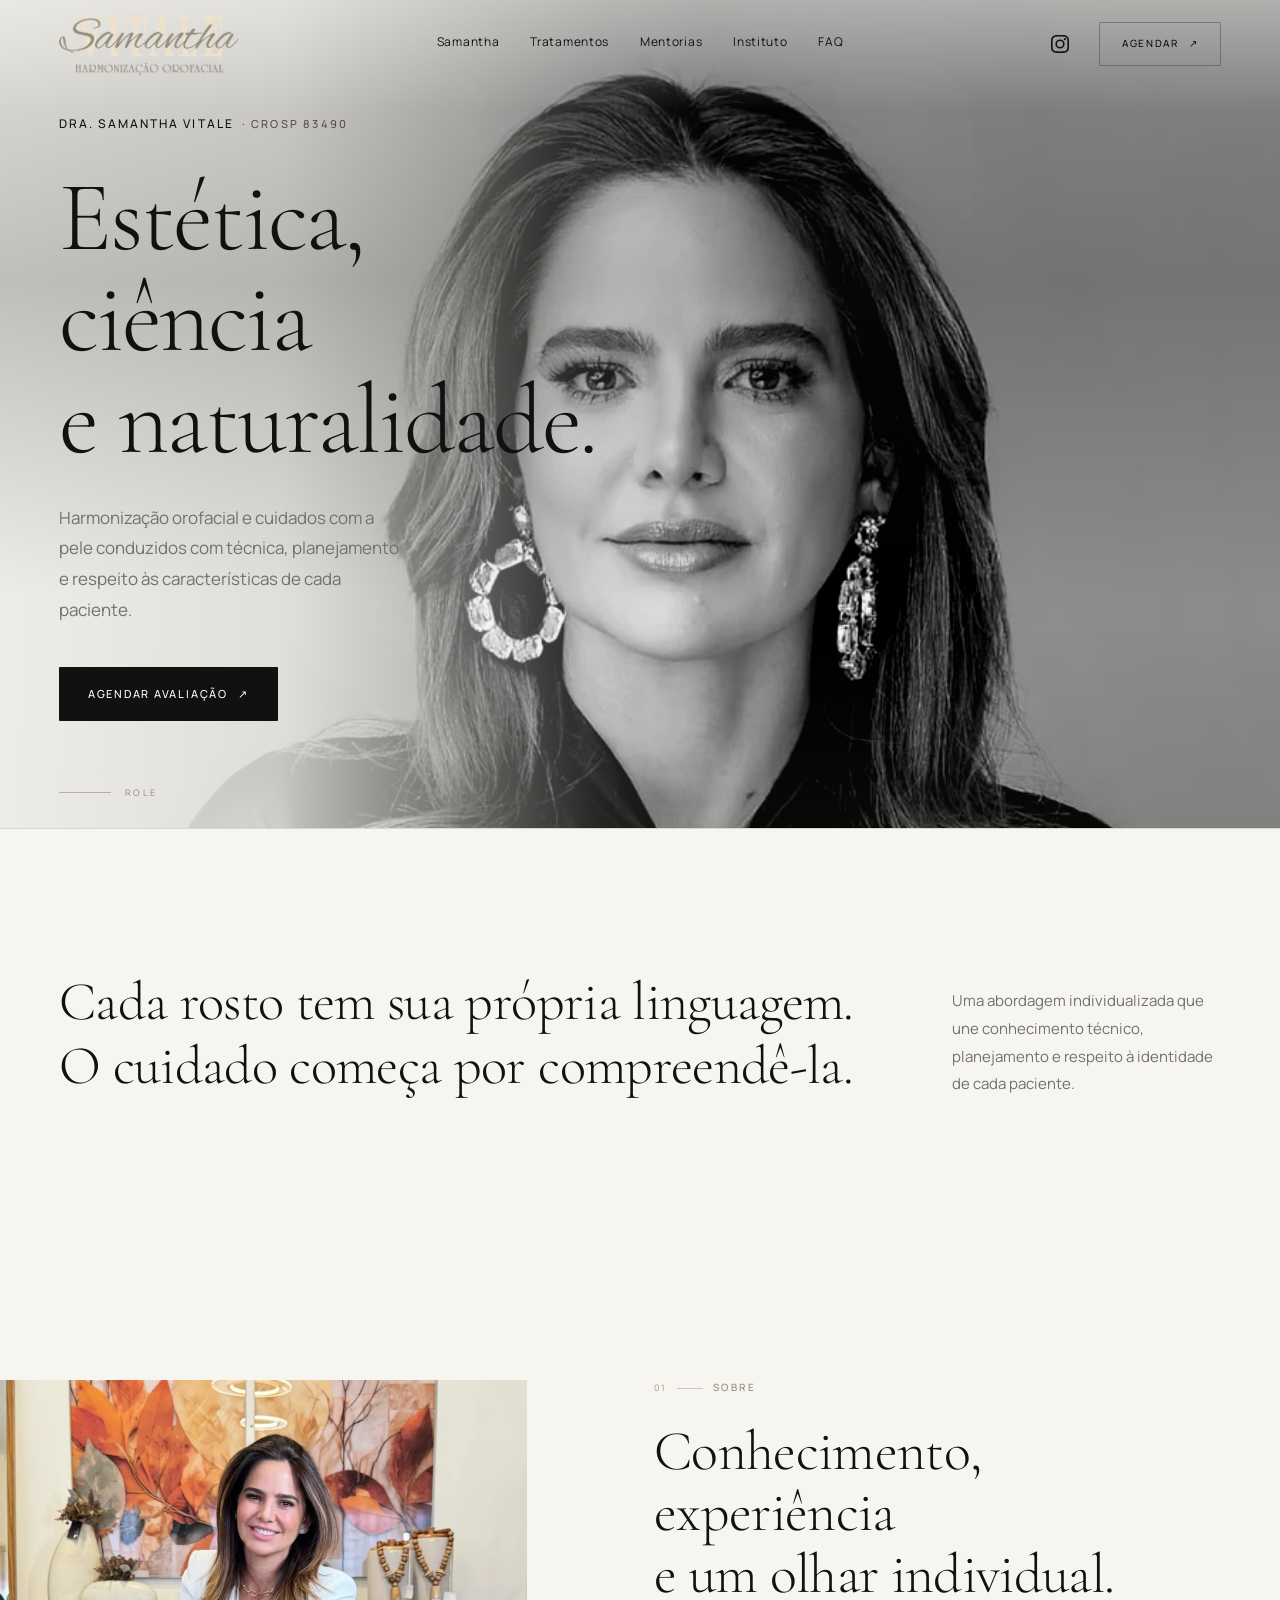
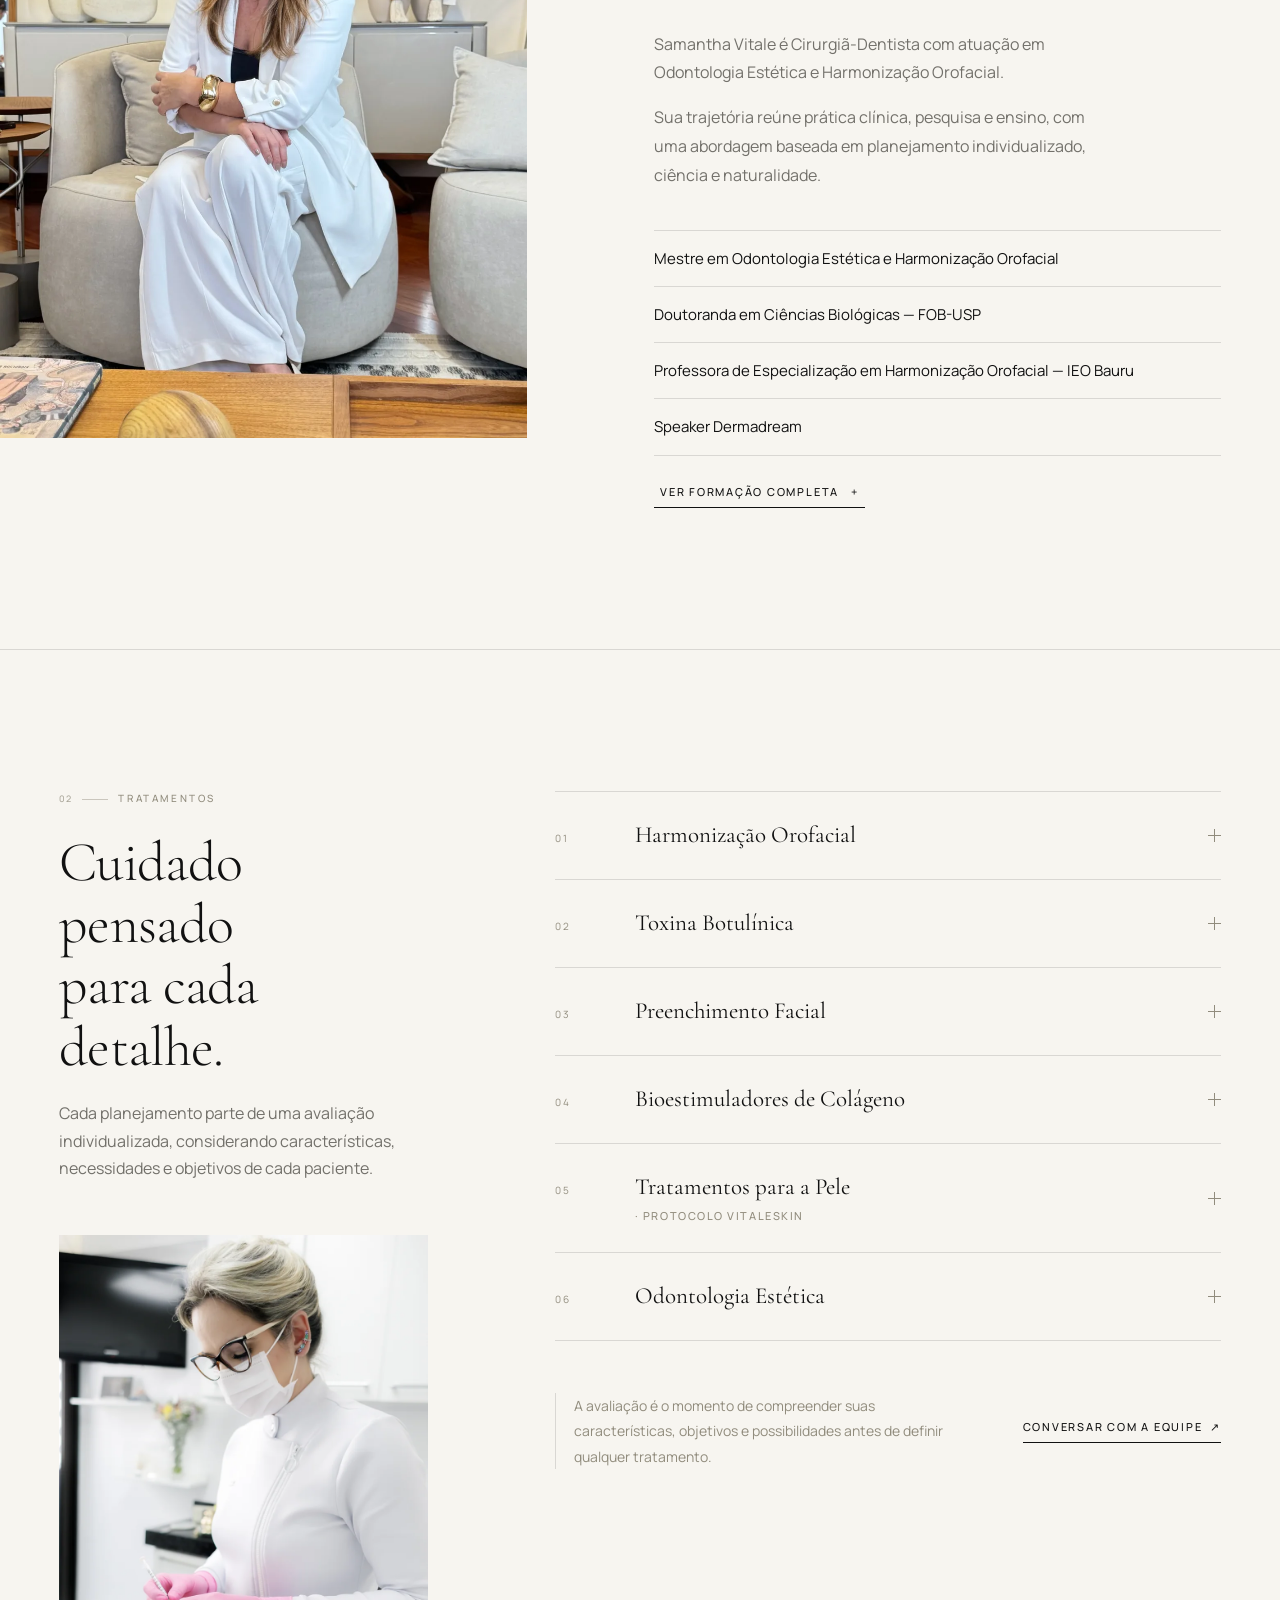
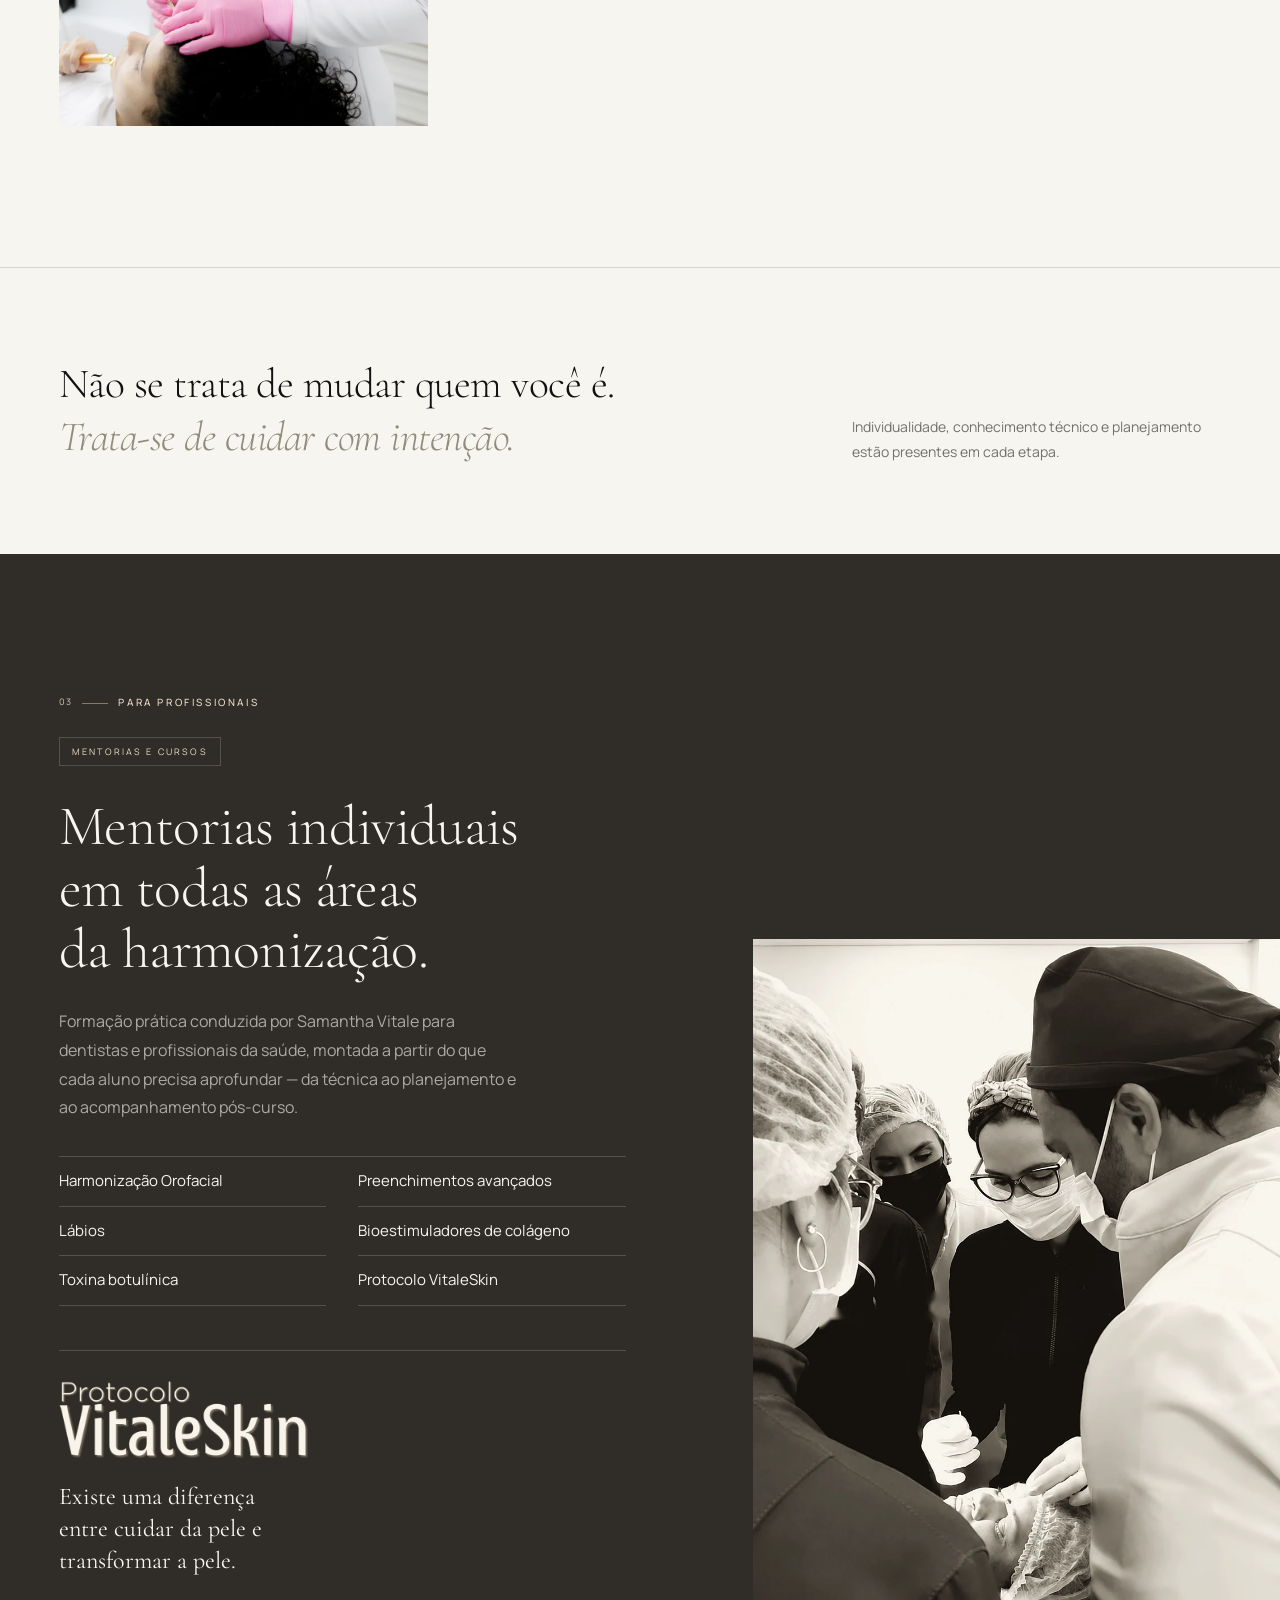
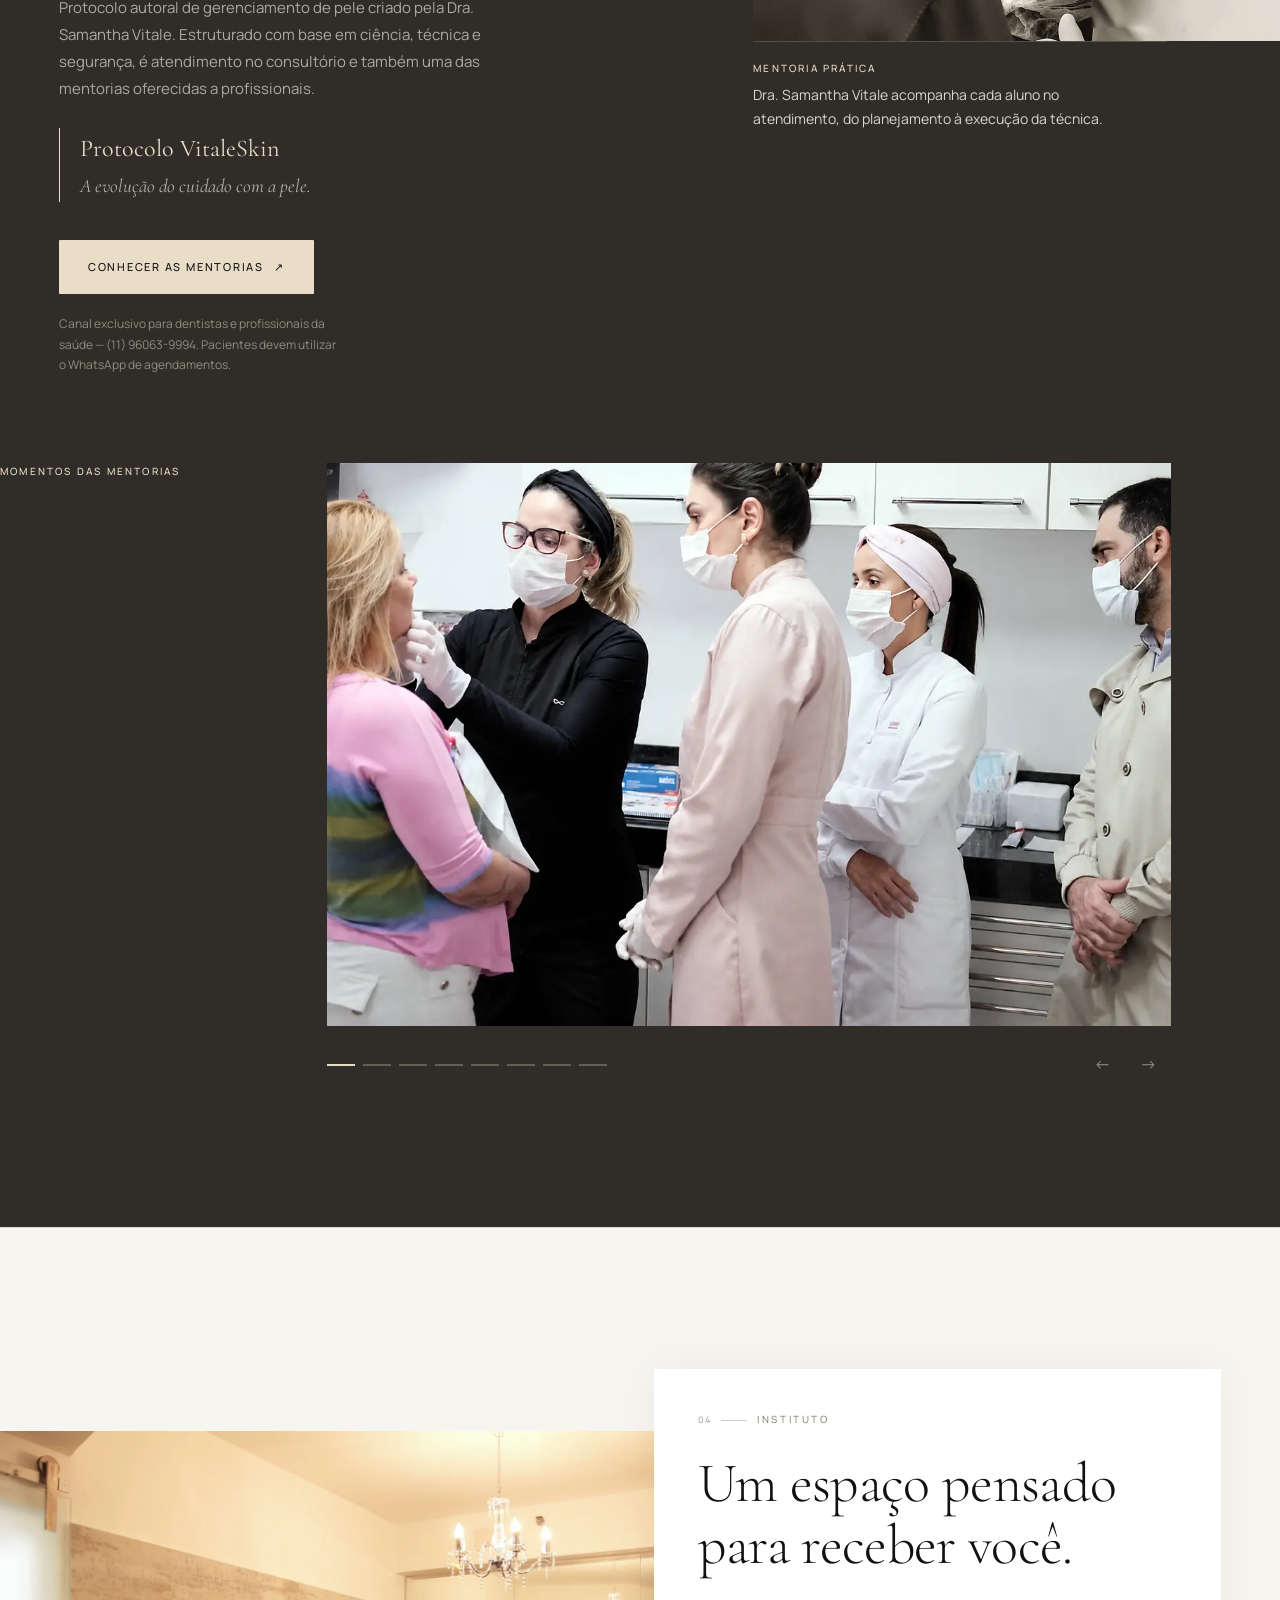
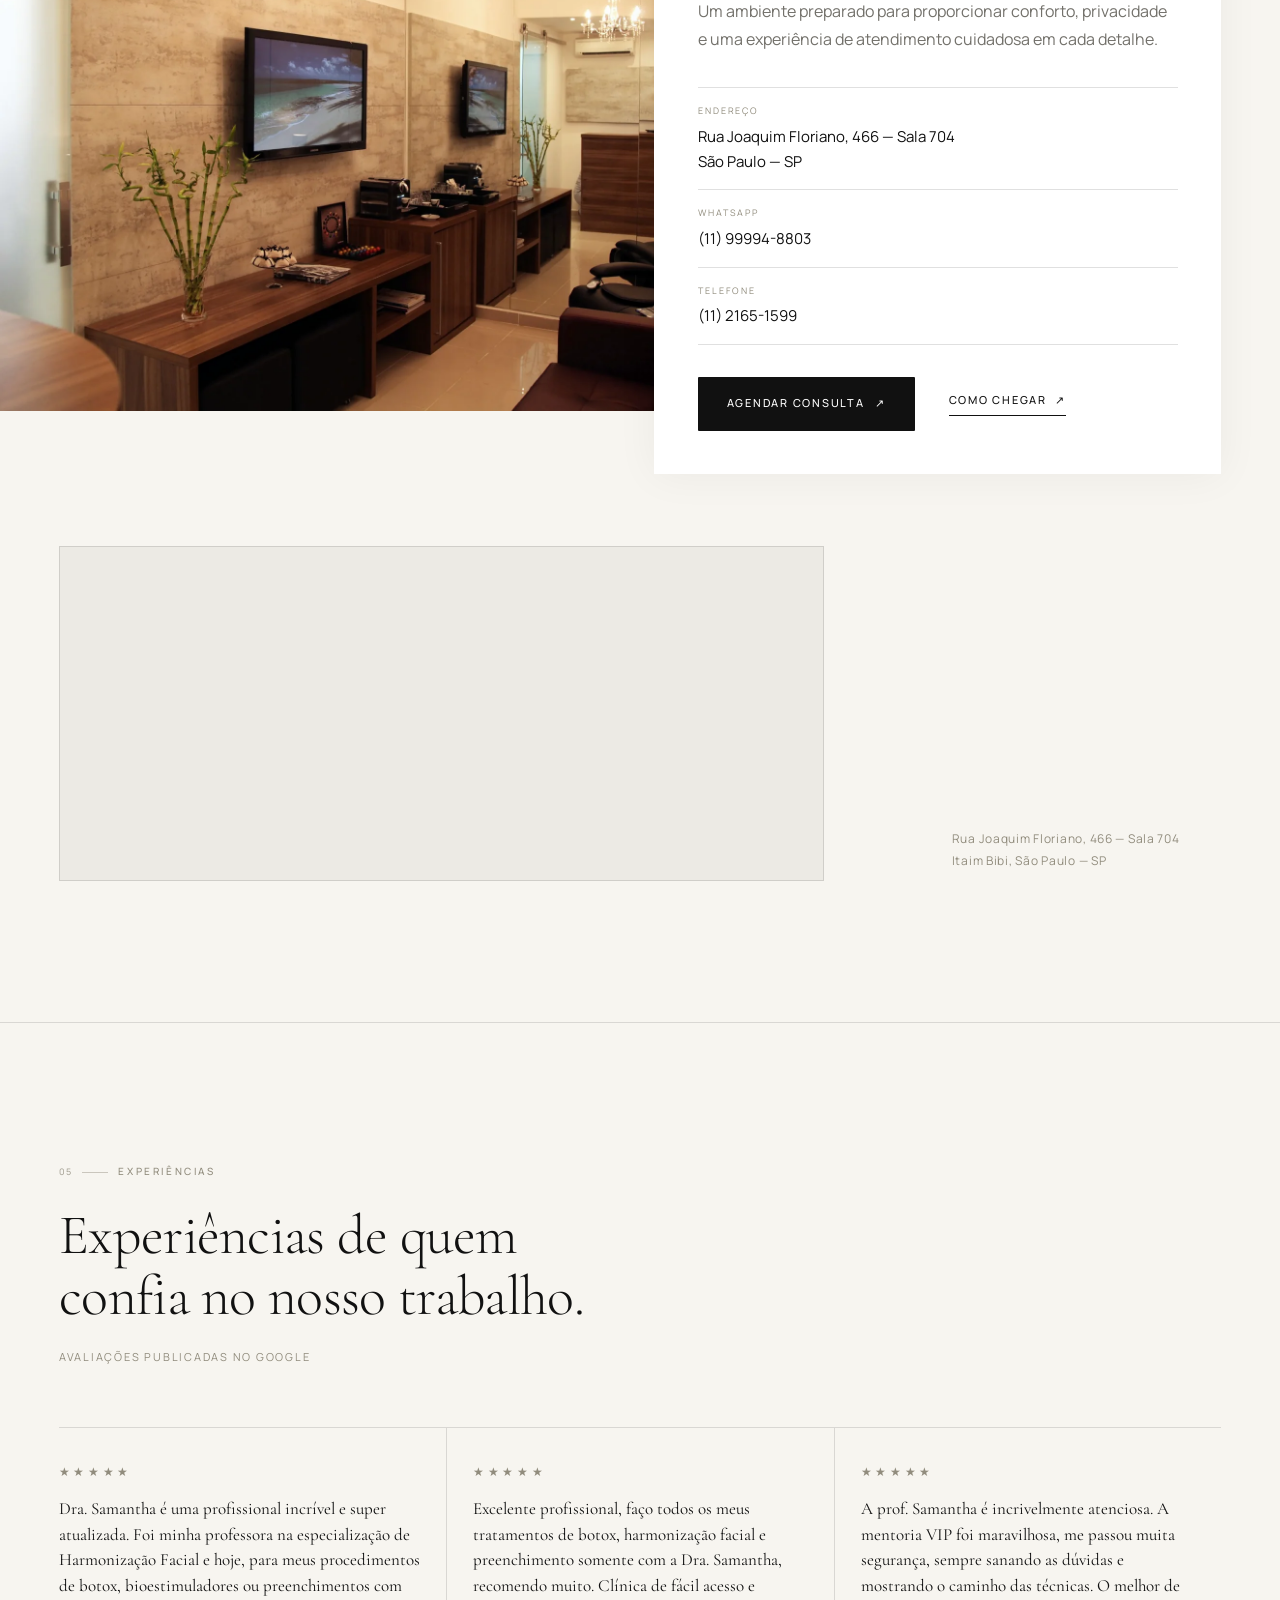
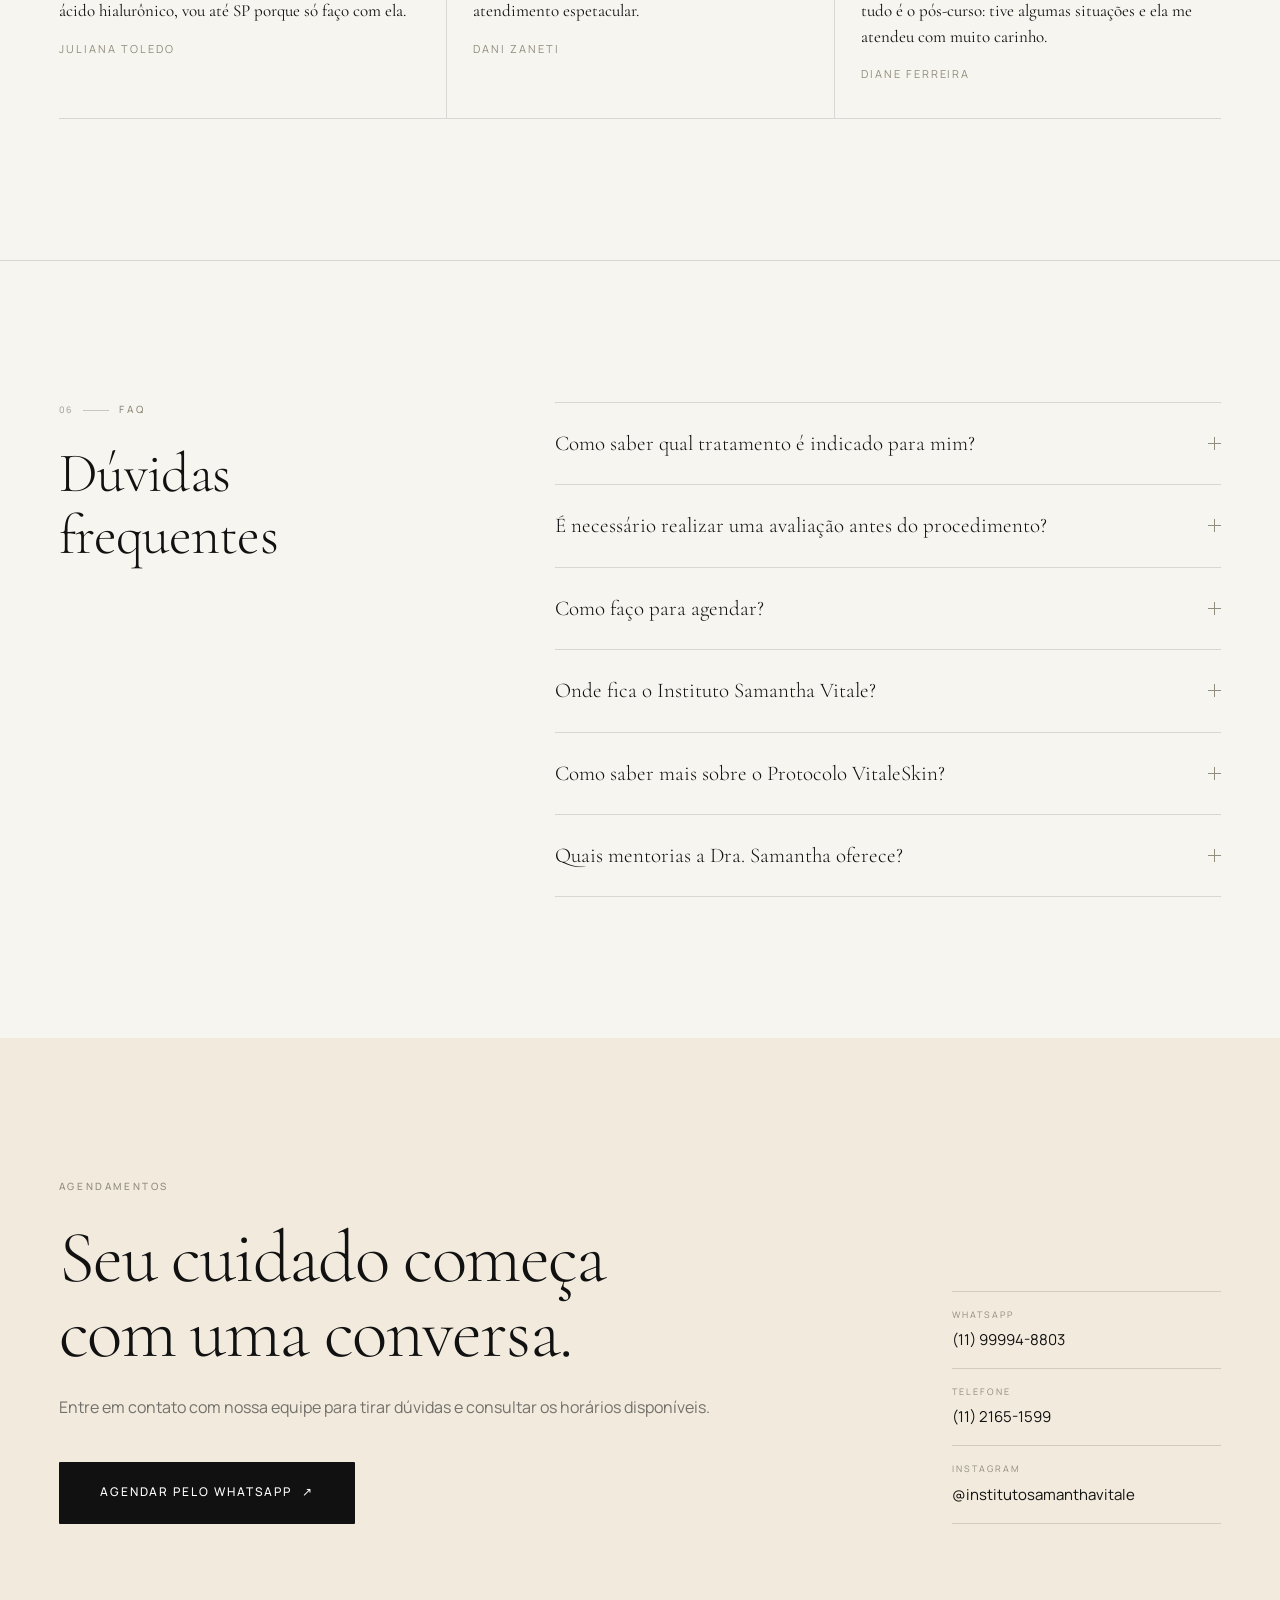
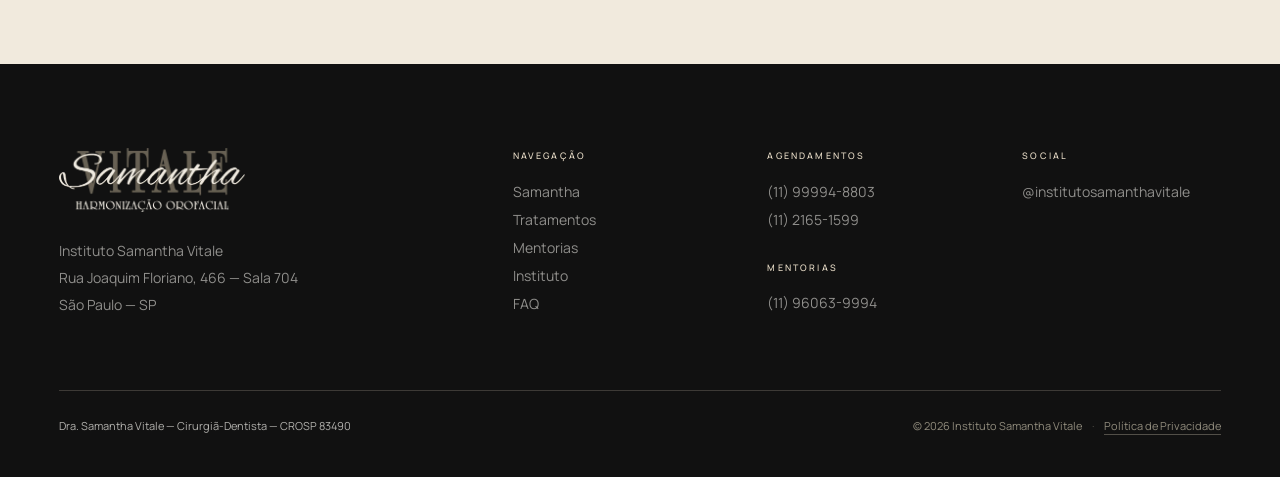
==== commit 3d5a3d33: "Configura conversao do WhatsApp no Google Ads" ====
--- a/index.html
+++ b/index.html
@@ -1,651 +1,1898 @@
 <!DOCTYPE html>
 <html lang="pt-BR">
 <head>
-<meta charset="UTF-8">
-<meta name="viewport" content="width=device-width, initial-scale=1, viewport-fit=cover">
-<title>Dra. Samantha Vitale | Harmonização Facial no Itaim Bibi</title>
-<meta name="description" content="Conheça o Instituto Samantha Vitale no Itaim Bibi, São Paulo. Harmonização facial e estética avançada com atendimento individualizado. Agende sua avaliação.">
-<meta name="robots" content="index, follow">
-<link rel="canonical" href="https://institutosamanthavitale.com.br/">
-
-<!-- Open Graph -->
+<!-- Google tag (gtag.js) -->
+<script async src="https://www.googletagmanager.com/gtag/js?id=AW-11098761510"></script>
+<script>
+  window.dataLayer = window.dataLayer || [];
+  function gtag(){dataLayer.push(arguments);}
+  gtag('js', new Date());
+
+  gtag('config', 'AW-11098761510');
+</script>
+
+<!-- Google Ads: evento de conversão WhatsApp - Contato -->
+<script>
+function gtag_report_conversion(url) {
+  var callback = function () {
+    if (typeof(url) != 'undefined') {
+      window.location = url;
+    }
+  };
+  gtag('event', 'conversion', {
+    'send_to': 'AW-11098761510/8NQnCOnUn5IdEKbSpqwp',
+    'value': 1.0,
+    'currency': 'BRL',
+    'event_callback': callback
+  });
+  return false;
+}
+</script>
+<meta charset="utf-8">
+<meta name="viewport" content="width=device-width, initial-scale=1">
+<title>Dra. Samantha Vitale | Harmonização Orofacial e Odontologia Estética</title>
+<meta name="description" content="Conheça o Instituto Samantha Vitale em São Paulo. Harmonização Orofacial, Odontologia Estética e tratamentos personalizados. Agende sua avaliação.">
+<meta name="theme-color" content="#F7F5F0">
+<link rel="canonical" href="https://www.samanthavitale.com.br/">
+
 <meta property="og:type" content="website">
+<meta property="og:locale" content="pt_BR">
+<meta property="og:title" content="Dra. Samantha Vitale | Harmonização Orofacial e Odontologia Estética">
+<meta property="og:description" content="Harmonização Orofacial, Odontologia Estética e tratamentos personalizados em São Paulo.">
 <meta property="og:site_name" content="Instituto Samantha Vitale">
-<meta property="og:title" content="Dra. Samantha Vitale | Harmonização Facial no Itaim Bibi">
-<meta property="og:description" content="Harmonização facial e estética avançada com atendimento individualizado, no Itaim Bibi, São Paulo. Criadora do Protocolo VitaleSkin.">
-<meta property="og:image" content="assets/img/hero-dra-samantha.jpg">
-<meta property="og:locale" content="pt_BR">
-
-<!-- Fonts -->
+<!-- Ao publicar, troque por URL ABSOLUTA: https://SEU-DOMINIO/ -->
+<meta property="og:image" content="">
+<meta property="og:image:width" content="1200">
+<meta property="og:image:height" content="630">
+<meta property="og:image:alt" content="Dra. Samantha Vitale — Harmonização Orofacial e Odontologia Estética">
+<meta name="twitter:card" content="summary_large_image">
+
+<link rel="icon" type="image/png" href="[data-uri]">
+
 <link rel="preconnect" href="https://fonts.googleapis.com">
 <link rel="preconnect" href="https://fonts.gstatic.com" crossorigin>
-<link href="https://fonts.googleapis.com/css2?family=Cormorant+Garamond:ital,wght@0,400;0,500;0,600;1,400&family=Manrope:wght@400;500;600;700&display=swap" rel="stylesheet">
-
-<!-- Preload do hero (LCP) -->
-<link rel="preload" as="image" href="assets/img/hero-dra-samantha.jpg" fetchpriority="high">
-
-<link rel="icon" href="assets/img/favicon.svg" type="image/svg+xml">
-<link rel="stylesheet" href="css/style.css">
-
-<!-- Dados estruturados: negócio local / profissional de saúde -->
-<script type="application/ld+json">
-{
-  "@context": "https://schema.org",
-  "@type": "MedicalBusiness",
-  "name": "Instituto Samantha Vitale",
-  "image": "https://institutosamanthavitale.com.br/assets/img/hero-dra-samantha.jpg",
-  "url": "https://institutosamanthavitale.com.br/",
-  "telephone": "+5511960639994",
-  "priceRange": "$$$",
-  "address": {
-    "@type": "PostalAddress",
-    "streetAddress": "R. Joaquim Floriano, 466 - Conj. 704",
-    "addressLocality": "São Paulo",
-    "addressRegion": "SP",
-    "postalCode": "04534-002",
-    "addressCountry": "BR"
-  },
-  "areaServed": "Itaim Bibi, São Paulo",
-  "openingHoursSpecification": [
-    {
-      "@type": "OpeningHoursSpecification",
-      "dayOfWeek": ["Monday","Tuesday","Wednesday","Thursday","Friday"],
-      "opens": "08:00",
-      "closes": "18:00"
-    }
-  ],
-  "sameAs": ["https://www.instagram.com/institutosamanthavitale"],
-  "employee": {
-    "@type": "Physician",
-    "name": "Dra. Samantha Vitale",
-    "jobTitle": "Especialista e Mestre em Harmonização Facial",
-    "identifier": "CRO-SP 83490"
+<!-- Tipografia sem bloquear a renderização: a página pinta com a fonte de
+     sistema e troca assim que o Google Fonts responde (display=swap). -->
+<link rel="preload" as="style" href="https://fonts.googleapis.com/css2?family=Cormorant+Garamond:ital,wght@0,300;0,400;1,300&family=Manrope:wght@300;400;500&display=swap">
+<link rel="stylesheet" href="https://fonts.googleapis.com/css2?family=Cormorant+Garamond:ital,wght@0,300;0,400;1,300&family=Manrope:wght@300;400;500&display=swap" media="print" onload="this.media='all'">
+<noscript><link rel="stylesheet" href="https://fonts.googleapis.com/css2?family=Cormorant+Garamond:ital,wght@0,300;0,400;1,300&family=Manrope:wght@300;400;500&display=swap"></noscript>
+
+<style>
+/* =============================================================================
+   Instituto Samantha Vitale — folha de estilo
+   Mobile-first. Ordem: tokens → base → utilitários → componentes → seções →
+   breakpoints → acessibilidade.
+   ========================================================================== */
+
+/* ---------------------------------------------------------------- 1. TOKENS */
+:root{
+  /* Paleta */
+  --preto:#111111;
+  --vs-fundo:#302D28;          /* marrom/fendi profundo — seção VitaleSkin */
+  --branco:#FFFFFF;
+  --off:#F7F5F0;
+  --bege:#E9DDC8;
+  --bege-luz:#F1EADD;          /* CTA final */
+  --fendi:#918C7D;
+  --cinza:#73716B;
+  --marrom:#4A4238;            /* tom auxiliar do logo */
+
+  --linha:rgba(17,17,17,.13);
+  --linha-clara:rgba(233,221,200,.20);
+  --ph:#DED9D0;                /* fundo neutro dos placeholders de imagem */
+
+  /* Tipografia */
+  --serif:"Cormorant Garamond", Georgia, "Times New Roman", serif;
+  --sans:"Manrope", -apple-system, BlinkMacSystemFont, "Segoe UI", Helvetica, Arial, sans-serif;
+
+  /* Métricas */
+  --pad:22px;                  /* margem lateral — cresce nos breakpoints */
+  --max:1440px;
+  --hdr:64px;
+  --gap:16px;
+  --t:cubic-bezier(.25,.6,.3,1);
+}
+
+/* ------------------------------------------------------------------ 2. BASE */
+*,*::before,*::after{box-sizing:border-box}
+
+html{
+  -webkit-text-size-adjust:100%;
+  scroll-behavior:smooth;
+  scroll-padding-top:calc(var(--hdr) + 12px);
+  overflow-x:clip;
+}
+
+body{
+  margin:0;
+  background:var(--off);
+  color:var(--cinza);
+  font-family:var(--sans);
+  font-size:1rem;
+  font-weight:400;
+  line-height:1.72;
+  overflow-x:clip;
+  -webkit-font-smoothing:antialiased;
+}
+
+img{display:block;max-width:100%;height:auto}
+a{color:inherit;text-decoration:none}
+button{font:inherit;color:inherit;background:none;border:0;cursor:pointer}
+ul,ol{margin:0;padding:0;list-style:none}
+p{margin:0}
+h1,h2,h3{margin:0;font-weight:300;font-family:var(--serif);color:var(--preto);letter-spacing:-.012em}
+
+:focus-visible{outline:2px solid var(--fendi);outline-offset:4px}
+
+.skip{position:absolute;left:-9999px;z-index:300;background:var(--preto);color:#fff;padding:12px 18px;font-size:.8rem}
+.skip:focus{left:12px;top:12px}
+
+/* ----------------------------------------------------------- 3. UTILITÁRIOS */
+.wrap{width:100%;max-width:var(--max);margin-inline:auto;padding-inline:var(--pad)}
+
+/* Grade editorial de 12 colunas (ativa a partir de 1024px) */
+.grid{display:grid;grid-template-columns:1fr;gap:0}
+
+.sec{padding-block:clamp(72px,11vw,168px)}
+.sec--soft{background:var(--off)}
+
+/* Tipografia de apoio */
+.display{
+  font-size:clamp(2.5rem,10.5vw,min(6.2rem,104px));
+  line-height:1.02;letter-spacing:-.022em;
+}
+.display--sm{font-size:clamp(2.25rem,7.4vw,min(4.6rem,78px))}
+.h2{font-size:clamp(1.95rem,6.4vw,min(3.5rem,58px));line-height:1.1}
+
+.eyebrow{
+  display:flex;align-items:center;gap:10px;
+  font-family:var(--sans);font-size:.625rem;font-weight:500;
+  letter-spacing:.26em;text-transform:uppercase;color:var(--fendi);
+  margin:0 0 26px;line-height:1.5;
+}
+.eyebrow i{
+  font-style:normal;font-size:.5625rem;letter-spacing:.14em;
+  color:var(--fendi);opacity:.75;
+}
+.eyebrow i::after{
+  content:"";display:inline-block;width:26px;height:1px;
+  background:currentColor;vertical-align:middle;margin-left:10px;opacity:.6;
+}
+.eyebrow--bege{color:var(--bege)}
+.eyebrow--bege i{color:var(--bege)}
+
+.rich p{max-width:46ch;font-size:1rem;line-height:1.8}
+.rich p + p{margin-top:16px}
+
+/* Placeholder de imagem — o fundo neutro evita "buraco" enquanto a foto carrega
+   e serve de espaço reservado se a imagem for substituída depois. */
+.ph{margin:0;background:var(--ph);overflow:hidden;position:relative}
+.ph img{width:100%;height:100%;object-fit:cover}
+
+/* Enquadramento por imagem — ajuste aqui ao trocar uma fotografia */
+.hero__bg img{object-position:center 16%}
+.sobre__media img{object-position:center 32%}
+.trat__media img{object-position:center 24%}
+.vs__media img{object-position:center 26%}
+.inst__media img{object-position:center 55%}
+
+/* Sangria até a borda da viewport.
+   Abaixo de 1024px as fotos vão de borda a borda; no desktop a sangria é
+   só do lado indicado, para preservar a composição assimétrica. */
+.bleed-l,.bleed-r{margin-inline:calc(-1 * var(--pad));width:calc(100% + var(--pad) * 2)}
+@media (min-width:1024px){
+  .bleed-l{margin-inline:calc(-1 * var(--pad)) 0;width:calc(100% + var(--pad))}
+  .bleed-r{margin-inline:0 calc(-1 * var(--pad));width:calc(100% + var(--pad))}
+}
+
+/* ---------------------------------------------------------- 4. COMPONENTES */
+
+/* Setas */
+.arw{display:inline-block;transition:transform .4s var(--t)}
+a:hover > .arw,button:hover > .arw{transform:translate(3px,-3px)}
+.trat__list a:hover .arw{transform:translateX(6px)}
+
+/* Botões */
+.btn{
+  display:inline-flex;align-items:center;justify-content:center;gap:10px;
+  min-height:54px;padding:15px 28px;border:1px solid transparent;border-radius:1px;
+  font-size:.6875rem;font-weight:500;letter-spacing:.16em;text-transform:uppercase;
+  transition:background-color .4s var(--t),color .4s var(--t),border-color .4s var(--t);
+}
+.btn--dark{background:var(--preto);color:#fff}
+.btn--dark:hover{background:var(--marrom)}
+.btn--line{border-color:rgba(17,17,17,.3);color:var(--preto)}
+.btn--line:hover{background:var(--preto);border-color:var(--preto);color:#fff}
+.btn--bege{background:var(--bege);color:var(--preto)}
+.btn--bege:hover{background:#fff}
+.btn--full{display:flex;width:100%}
+.btn--lg{min-height:62px;padding:19px 40px;font-size:.75rem}
+
+/* Link com underline animado */
+.ulink{
+  position:relative;display:inline-flex;align-items:center;gap:8px;color:var(--preto);
+  font-size:.6875rem;font-weight:500;letter-spacing:.16em;text-transform:uppercase;
+  padding-bottom:6px;
+}
+.ulink::after{
+  content:"";position:absolute;left:0;bottom:0;width:100%;height:1px;background:currentColor;
+  transform-origin:right;transform:scaleX(1);transition:transform .5s var(--t);
+}
+.ulink:hover::after{transform-origin:left;transform:scaleX(0)}
+
+/* --------------------------------------------------------------- 5. HEADER */
+.hdr{
+  position:fixed;inset:0 0 auto 0;z-index:100;
+  border-bottom:1px solid transparent;
+  transition:background-color .45s var(--t),border-color .45s var(--t);
+}
+.hdr.is-stuck{background:rgba(247,245,240,.94);border-bottom-color:var(--linha)}
+@supports (backdrop-filter:blur(6px)){
+  .hdr.is-stuck{background:rgba(247,245,240,.82);backdrop-filter:blur(8px)}
+}
+.hdr__in{
+  display:flex;align-items:center;justify-content:space-between;gap:16px;
+  height:var(--hdr);max-width:var(--max);margin-inline:auto;padding-inline:var(--pad);
+}
+.hdr__brand img{width:142px;transition:filter .4s var(--t)}
+
+/* No celular o topo do hero é escuro: antes de rolar, logo e ícones vão para o
+   claro. O logo usa brightness em vez de trocar de arquivo — assim "VITALE" e
+   "Samantha" continuam com tons distintos (achatar tudo numa cor só embola as
+   duas palavras). Ao ganhar o fundo claro (.is-stuck), tudo volta ao normal. */
+@media (max-width:1023px){
+  .hdr:not(.is-stuck) .hdr__brand img{filter:brightness(1.55)}
+  .hdr:not(.is-stuck) .burger span{background:var(--off)}
+  .hdr:not(.is-stuck) .ig{color:var(--off)}
+}
+.hdr__nav{display:none}
+.hdr__end{display:flex;align-items:center;gap:14px}
+.hdr__cta{display:none}
+
+.ig{
+  display:inline-flex;align-items:center;justify-content:center;width:38px;height:38px;
+  color:var(--preto);transition:color .35s var(--t),transform .35s var(--t);
+}
+.ig svg{width:18px;height:18px;fill:currentColor}
+.ig:hover{color:var(--fendi);transform:translateY(-1px)}
+
+.burger{width:42px;height:42px;margin-right:-9px;display:flex;flex-direction:column;justify-content:center;align-items:flex-end;gap:7px}
+.burger span{display:block;width:24px;height:1px;background:var(--preto);transition:transform .4s var(--t),width .4s var(--t)}
+.burger span:last-child{width:16px}
+body.nav-open .burger span:first-child{transform:translateY(4px) rotate(45deg)}
+body.nav-open .burger span:last-child{width:24px;transform:translateY(-4px) rotate(-45deg)}
+
+/* Menu mobile */
+.menu{
+  position:fixed;inset:0;z-index:99;background:var(--off);
+  padding:calc(var(--hdr) + 28px) var(--pad) 36px;
+  display:flex;flex-direction:column;justify-content:space-between;gap:32px;
+  opacity:0;visibility:hidden;transform:translateY(-10px);
+  transition:opacity .45s var(--t),transform .45s var(--t),visibility .45s;
+  overflow-y:auto;
+}
+body.nav-open .menu{opacity:1;visibility:visible;transform:none}
+body.nav-open{overflow:hidden}
+.menu__nav a{
+  display:flex;align-items:baseline;gap:16px;
+  font-family:var(--serif);font-size:2.1rem;line-height:1.55;color:var(--preto);
+  border-bottom:1px solid var(--linha);padding:4px 0;
+}
+.menu__nav a:first-child{border-top:1px solid var(--linha)}
+.menu__nav i{font-style:normal;font-family:var(--sans);font-size:.625rem;letter-spacing:.2em;color:var(--fendi)}
+.menu__meta{margin-top:18px;font-size:.8125rem;letter-spacing:.04em;color:var(--fendi);line-height:1.9}
+.menu__meta a{color:var(--preto)}
+
+/* ----------------------------------------------------------------- 6. HERO */
+/* Primeira tela: fotografia de borda a borda com o texto por cima.
+   O "véu" (::after) é funcional, não decorativo: garante contraste do texto
+   sobre a foto em qualquer tela. No mobile ele desce do rodapé da imagem,
+   no desktop vem da esquerda — sempre em off-white, mantendo o visual claro. */
+.hero{
+  position:relative;isolation:isolate;overflow:hidden;
+  min-height:min(94svh,760px);
+  display:flex;align-items:flex-end;
+  padding-top:var(--hdr);
+}
+.hero__bg{position:absolute;inset:0;z-index:-2;margin:0}
+.hero__bg img{width:100%;height:100%;object-fit:cover}
+
+/* Véu de leitura mais leve: preserva contraste do texto sem "lavar" a fotografia. */
+.hero__bg img{filter:brightness(.93) contrast(1.08)}
+.hero::after{
+  content:"";position:absolute;inset:0;z-index:-1;pointer-events:none;
+  background:
+    /* 1. véu claro que sobe do rodapé e sustenta a leitura do título, do
+       parágrafo e do botão — todos em tom escuro. Ele começa a subir logo
+       abaixo da linha do nome, para não lavar a faixa escura do topo. */
+    linear-gradient(to top,
+      rgba(247,245,240,.96) 0,
+      rgba(247,245,240,.93) 28%,
+      rgba(247,245,240,.84) 42%,
+      rgba(247,245,240,.62) 47%,
+      rgba(247,245,240,.34) 51%,
+      rgba(247,245,240,.14) 55%,
+      rgba(247,245,240,.03) 61%,
+      rgba(247,245,240,0) 68%),
+    /* 2. escurecimento da fotografia acima da linha do nome: pega desde o
+       header, chega ao máximo exatamente onde o nome se apoia e se dissolve
+       antes de encontrar o véu claro */
+    linear-gradient(to bottom,
+      rgba(24,22,18,.40) 0,
+      rgba(24,22,18,.50) 28%,
+      rgba(24,22,18,.62) 47%,
+      rgba(24,22,18,.40) 53%,
+      rgba(24,22,18,0) 64%);
+}
+
+.hero__inner{width:100%;max-width:var(--max);margin-inline:auto;padding-inline:var(--pad)}
+.hero__text{padding-bottom:44px}
+.hero__sub{margin:20px 0 30px;max-width:34ch;font-size:1rem;line-height:1.8}
+.hero__cta .btn{width:100%}
+.hero__scroll{display:none}
+/* No hero o eyebrow carrega o nome da profissional: um pouco maior, com o
+   registro logo ao lado em tom secundário. */
+.hero .eyebrow{
+  color:var(--preto);font-size:.75rem;letter-spacing:.17em;gap:8px;
+  align-items:baseline;flex-wrap:wrap;
+}
+.hero .eyebrow b{font-weight:500;color:var(--preto)}
+.hero .eyebrow__reg{color:var(--marrom);font-size:.6875rem;letter-spacing:.2em;opacity:.9}
+
+/* No celular o nome cai sobre a parte escurecida da fotografia — ali o preto
+   some. Vai em off-white, com respiro maior até o título para que a passagem
+   do escuro para o véu claro aconteça no vazio, e não atrás de uma letra. */
+@media (max-width:1023px){
+  .hero .eyebrow{
+    color:var(--off);font-size:.8125rem;letter-spacing:.16em;margin-bottom:52px;
   }
-}
-</script>
+  .hero .eyebrow b{color:var(--off);font-weight:500}
+  .hero .eyebrow__reg{color:var(--bege);font-size:.75rem;opacity:.82}
+}
+
+/* ------------------------------------------------------------ 7. MANIFESTO */
+.manifesto{border-top:1px solid var(--linha)}
+.manifesto__q{
+  margin:0;font-family:var(--serif);font-weight:300;color:var(--preto);
+  font-size:clamp(1.85rem,6.6vw,min(3.4rem,58px));line-height:1.18;letter-spacing:-.012em;
+}
+.manifesto__p{margin-top:30px;max-width:42ch;font-size:.9375rem;line-height:1.85}
+
+/* ---------------------------------------------------------------- 8. SOBRE */
+.sobre__media{aspect-ratio:4/5;margin-bottom:44px}
+.sobre__body .rich{margin:24px 0 40px}
+
+.creds{border-top:1px solid var(--linha)}
+.creds li{
+  border-bottom:1px solid var(--linha);padding:16px 0;
+  font-size:.9375rem;line-height:1.55;color:var(--preto);
+}
+
+.more{
+  display:inline-flex;align-items:center;gap:12px;margin-top:26px;
+  font-size:.6875rem;font-weight:500;letter-spacing:.16em;text-transform:uppercase;color:var(--preto);
+  border-bottom:1px solid var(--preto);padding-bottom:6px;
+}
+.more i{font-style:normal;transition:transform .45s var(--t)}
+.more[aria-expanded="true"] i{transform:rotate(45deg)}
+
+.cv{max-height:0;overflow:hidden;opacity:0;transition:max-height .6s var(--t),opacity .5s var(--t)}
+.cv.is-open{opacity:1}
+.cv ul{padding-top:26px}
+.cv li{
+  border-bottom:1px solid var(--linha);padding:13px 0;
+  font-size:.875rem;line-height:1.6;color:var(--cinza);
+}
+.cv li:first-child{border-top:1px solid var(--linha)}
+
+/* ---------------------------------------------------------- 9. TRATAMENTOS */
+.trat{border-top:1px solid var(--linha)}
+.trat__head .rich{margin-top:22px}
+.trat__media{aspect-ratio:3/4;margin-top:40px}
+
+/* Lista editorial expansível — o clique abre a descrição, nunca sai do site.
+   O único link para o WhatsApp é o CTA dentro do item aberto. */
+.trat__list{margin-top:44px;border-top:1px solid var(--linha)}
+.trat__item{border-bottom:1px solid var(--linha)}
+.trat__item h3{margin:0;font-size:inherit;font-weight:inherit}
+.trat__q{
+  width:100%;display:grid;grid-template-columns:auto 1fr auto;align-items:baseline;
+  column-gap:18px;padding:22px 0;text-align:left;
+  transition:padding-inline .5s var(--t),background-color .5s var(--t);
+}
+.trat__n{font-family:var(--sans);font-size:.625rem;letter-spacing:.18em;color:var(--fendi)}
+.trat__name{
+  font-family:var(--serif);font-size:1.3125rem;line-height:1.35;color:var(--preto);
+  transition:color .4s var(--t);
+}
+/* Submarca dentro do nome do tratamento (ex.: · Protocolo VitaleSkin) */
+.trat__name em{
+  font-family:var(--sans);font-style:normal;font-size:.6875rem;font-weight:500;
+  letter-spacing:.14em;text-transform:uppercase;color:var(--fendi);
+  display:block;margin-top:6px;
+}
+.trat__q .sign{align-self:center;margin-top:0}
+.trat__a{max-height:0;overflow:hidden;transition:max-height .55s var(--t)}
+.trat__a-in{padding:0 0 26px}
+.trat__a p{font-size:.9375rem;line-height:1.8;max-width:52ch;margin-bottom:20px}
+.trat__q[aria-expanded="true"] .trat__name{color:var(--fendi)}
+
+.trat__foot{margin-top:40px;display:flex;flex-direction:column;gap:26px;align-items:flex-start}
+.trat__nota{
+  max-width:46ch;font-size:.875rem;line-height:1.8;color:var(--fendi);
+  padding-left:18px;border-left:1px solid var(--linha);
+}
+
+/* ------------------------------------------------------------ 10. EDITORIAL */
+/* Transição curta e clara entre Tratamentos e VitaleSkin — evita dois blocos
+   escuros seguidos e alivia o meio da página. */
+.editorial{
+  background:var(--off);border-top:1px solid var(--linha);
+  padding-block:clamp(56px,7vw,104px);
+}
+.editorial__t{
+  color:var(--preto);font-size:clamp(1.6rem,4.4vw,2.6rem);line-height:1.28;font-weight:300;
+}
+.editorial__t em{font-style:italic;color:var(--fendi)}
+.editorial__p{margin-top:22px;max-width:42ch;font-size:.875rem;line-height:1.8;color:var(--cinza)}
+
+/* ----------------------------------------------------------- 11. VITALESKIN */
+.vs{background:var(--vs-fundo);color:rgba(247,245,240,.62)}
+.vs__logo{width:min(210px,58%);margin-bottom:22px}
+.vs__tag{
+  display:inline-block;font-size:.5625rem;letter-spacing:.24em;text-transform:uppercase;
+  color:var(--bege);border:1px solid var(--linha-clara);padding:6px 12px;margin-bottom:30px;
+}
+.vs .h2{color:var(--off)}
+.vs .rich{margin-top:26px}
+.vs .rich p{color:rgba(247,245,240,.62)}
+/* Lista de áreas das mentorias — linhas finas, duas colunas quando cabe */
+.vs__areas{
+  margin-top:34px;border-top:1px solid var(--linha-clara);
+  display:grid;grid-template-columns:1fr;
+}
+.vs__areas li{
+  border-bottom:1px solid var(--linha-clara);padding:13px 0;
+  font-size:.9375rem;line-height:1.5;color:var(--off);
+}
+
+/* Bloco do protocolo autoral, destacado dentro das mentorias */
+.vs__protocolo{
+  margin-top:44px;padding:30px 0 0;border-top:1px solid var(--linha-clara);
+}
+.vs__protocolo p{max-width:52ch;font-size:.9375rem;line-height:1.8}
+.vs__protocolo .vs__lead{
+  font-family:var(--serif);font-size:1.5rem;line-height:1.32;max-width:22ch;
+  color:var(--off);margin-bottom:18px;
+}
+.vs__note{margin-top:26px;padding-left:20px;border-left:1px solid var(--bege)}
+.vs__note strong{display:block;font-family:var(--serif);font-weight:400;font-size:1.5rem;color:var(--bege)}
+.vs__note em{display:block;font-family:var(--serif);font-style:italic;font-size:1.1875rem;color:rgba(247,245,240,.66)}
+.vs__cta{margin-top:38px}
+.vs__disc{margin-top:20px;max-width:40ch;font-size:.75rem;line-height:1.7;color:var(--fendi)}
+.vs__figura{margin:48px 0 0}
+/* A figura recebe o fundo da seção para a legenda não virar uma faixa clara. */
+.vs__figura.reveal-img{background:var(--vs-fundo)}
+.vs__media{aspect-ratio:3/4;background:#221f19}
+.vs__cap{
+  margin-top:0;padding:18px var(--pad) 0;
+  font-size:.875rem;line-height:1.7;color:rgba(247,245,240,.84);max-width:46ch;
+  border-top:1px solid var(--linha-clara);
+}
+.vs__cap span{
+  display:block;margin-bottom:6px;
+  font-size:.625rem;font-weight:500;letter-spacing:.22em;text-transform:uppercase;
+  color:var(--bege);
+}
+
+/* ----------------------------------------------------------- 12. INSTITUTO */
+.inst{border-top:1px solid var(--linha)}
+.inst__media{aspect-ratio:4/3}
+.inst__panel{background:var(--branco);padding:36px var(--pad) 8px;margin-top:-40px;position:relative;z-index:2}
+.inst__panel .rich{margin-top:22px}
+.inst__info{margin:34px 0 0;border-top:1px solid var(--linha)}
+.inst__info div{border-bottom:1px solid var(--linha);padding:15px 0}
+.inst__info dt{font-size:.5625rem;letter-spacing:.22em;text-transform:uppercase;color:var(--fendi);margin-bottom:6px}
+.inst__info dd{margin:0;font-size:.9375rem;line-height:1.65;color:var(--preto)}
+.inst__acoes{display:flex;flex-direction:column;align-items:flex-start;gap:22px;margin-top:32px}
+.inst__acoes .btn{width:100%}
+
+.inst__bottom{margin-top:52px}
+.mapa__nota{margin-top:14px;font-size:.75rem;letter-spacing:.06em;color:var(--fendi)}
+.mapa{aspect-ratio:16/10;border:1px solid var(--linha);background:#ECEAE4;position:relative;overflow:hidden}
+.mapa iframe{position:absolute;inset:0;width:100%;height:100%;border:0}
+
+/* --------------------------------------------------- 12b. EXPERIÊNCIAS */
+/* Sem cards, sem sombra, sem carrossel: apenas linhas finas e tipografia. */
+.exp{border-top:1px solid var(--linha)}
+.exp__list{margin-top:40px;border-top:1px solid var(--linha)}
+.exp__item{margin:0;border-bottom:1px solid var(--linha);padding:28px 0}
+.exp__stars{font-size:.75rem;letter-spacing:.3em;color:var(--fendi);margin-bottom:14px}
+.exp__item blockquote{
+  margin:0 0 16px;font-family:var(--serif);font-size:1.1875rem;line-height:1.5;color:var(--preto);
+}
+.exp__item figcaption{font-size:.6875rem;letter-spacing:.18em;text-transform:uppercase;color:var(--fendi)}
+.exp__item cite{font-style:normal}
+.exp__fonte{margin-top:20px;font-size:.6875rem;letter-spacing:.16em;text-transform:uppercase;color:var(--fendi)}
+/* Enquanto o depoimento real não entra, o texto fica em tom secundário */
+.exp__item.is-vazio blockquote{color:var(--fendi);font-style:italic}
+
+/* ------------------------------------------------------------------ 13. FAQ */
+.faq{border-top:1px solid var(--linha)}
+.faq__list{margin-top:44px;border-top:1px solid var(--linha)}
+.faq__item{border-bottom:1px solid var(--linha)}
+.faq__q{
+  width:100%;display:flex;align-items:flex-start;justify-content:space-between;gap:24px;
+  text-align:left;padding:22px 0;
+  font-family:var(--serif);font-size:1.1875rem;line-height:1.4;color:var(--preto);
+}
+.sign{position:relative;flex:0 0 13px;width:13px;height:13px;margin-top:8px}
+.sign::before,.sign::after{content:"";position:absolute;background:var(--fendi);transition:transform .45s var(--t),opacity .3s var(--t)}
+.sign::before{left:0;top:6px;width:13px;height:1px}
+.sign::after{left:6px;top:0;width:1px;height:13px}
+.faq__q[aria-expanded="true"] .sign::after{transform:rotate(90deg);opacity:0}
+.faq__a{max-height:0;overflow:hidden;transition:max-height .55s var(--t)}
+.faq__a p{padding-bottom:24px;font-size:.9375rem;line-height:1.8;max-width:58ch}
+.faq__a a{color:var(--preto);border-bottom:1px solid var(--fendi)}
+.faq__a strong{font-weight:500;color:var(--preto)}
+
+/* ------------------------------------------------------------ 14. CTA FINAL */
+.cta{background:var(--bege-luz)}
+.cta .rich{margin:24px 0 40px}
+.cta__info{margin:56px 0 0;border-top:1px solid rgba(17,17,17,.14)}
+.cta__info div{border-bottom:1px solid rgba(17,17,17,.14);padding:15px 0}
+.cta__info dt{font-size:.5625rem;letter-spacing:.22em;text-transform:uppercase;color:var(--fendi);margin-bottom:5px}
+.cta__info dd{margin:0;font-size:.9375rem;color:var(--preto)}
+
+/* --------------------------------------------------------------- 15. FOOTER */
+.ftr{background:var(--preto);color:rgba(247,245,240,.55);padding-block:58px 32px;font-size:.875rem}
+.ftr__brand img{width:186px;margin-bottom:26px}
+.ftr__brand p{line-height:1.9}
+.ftr__col{margin-top:36px}
+.ftr__col h2{font-family:var(--sans);font-size:.5625rem;font-weight:500;letter-spacing:.24em;text-transform:uppercase;color:var(--bege);margin:0 0 14px}
+.ftr__col h2.mt{margin-top:26px}
+.ftr__col li{line-height:2}
+.ftr__col a:hover,.ftr__brand a:hover{color:var(--bege)}
+.ftr__base{
+  margin-top:46px;padding-top:24px;border-top:1px solid var(--linha-clara);
+  font-size:.6875rem;line-height:2;color:var(--fendi);
+}
+.ftr__base p:first-child{color:rgba(247,245,240,.7)}
+.ftr__sep{margin-inline:8px;opacity:.5}
+.ftr__pp{border-bottom:1px solid rgba(233,221,200,.3);padding-bottom:1px}
+.ftr__pp:hover{color:var(--bege)}
+
+/* -------------------------------------------------------- 16. WHATSAPP FIXO */
+.wa-pill{
+  position:fixed;right:26px;bottom:26px;z-index:90;display:none;align-items:center;gap:9px;
+  padding:12px 20px 12px 16px;border-radius:999px;
+  background:var(--preto);color:var(--bege);border:1px solid rgba(233,221,200,.28);
+  font-size:.625rem;font-weight:500;letter-spacing:.18em;text-transform:uppercase;
+  transition:background-color .4s var(--t),transform .4s var(--t),opacity .4s var(--t);
+  opacity:0;pointer-events:none;
+}
+.wa-pill.is-on{opacity:1;pointer-events:auto}
+.wa-pill:hover{background:var(--marrom);transform:translateY(-2px)}
+.wa-pill svg{width:17px;height:17px;fill:currentColor}
+
+.wa-bar{
+  position:fixed;left:0;right:0;bottom:0;z-index:95;
+  background:var(--preto);border-top:1px solid rgba(233,221,200,.14);
+  padding:9px var(--pad) calc(9px + env(safe-area-inset-bottom));
+  transform:translateY(115%);transition:transform .5s var(--t);
+}
+.wa-bar.is-on{transform:none}
+.wa-bar a{
+  display:flex;align-items:center;justify-content:center;gap:10px;min-height:50px;color:var(--bege);
+  font-size:.6875rem;font-weight:500;letter-spacing:.16em;text-transform:uppercase;
+}
+.wa-bar svg{width:17px;height:17px;fill:currentColor}
+body.has-bar{padding-bottom:72px}
+
+/* ------------------------------------------------------------- 17. REVEALS */
+.reveal{opacity:0;transform:translateY(22px);transition:opacity .85s var(--t),transform .85s var(--t)}
+.reveal.on{opacity:1;transform:none}
+
+/* Entrada das fotografias: opacidade + um leve assentamento de escala.
+   Antes era clip-path, que obriga o navegador a repintar a área inteira a cada
+   quadro — em imagens grandes isso engasga. opacity/transform são compostos na
+   GPU e rodam liso mesmo em máquina modesta. */
+.reveal-img img{
+  opacity:0;transform:scale(1.045);
+  transition:opacity .9s var(--t),transform 1.2s var(--t);
+}
+.reveal-img.on img{opacity:1;transform:none}
+/* O fundo neutro que segura o lugar da foto pertence ao container .ph — nunca
+   à <figure>, que também abriga a legenda. */
+.vs__media.ph{background:#221f19}
+
+
+
+
+
+
+/* ------------------------------------------- 11c. GALERIA DAS MENTORIAS */
+/* Uma fotografia por vez, com passagem em fusão (cross-fade) e um leve
+   assentamento de escala. Todas foram recortadas em 3:2 com enquadramento
+   escolhido caso a caso — assim fotos em pé e deitadas convivem no mesmo
+   quadro sem barra preta nem corte infeliz. */
+.galeria{margin-top:clamp(52px,7vw,88px)}
+.galeria__rot{
+  margin-bottom:20px;
+  font-size:.625rem;font-weight:500;letter-spacing:.22em;text-transform:uppercase;
+  color:var(--bege);
+}
+.galeria__palco{
+  position:relative;aspect-ratio:3/2;overflow:hidden;background:#221f19;
+  touch-action:pan-y;                 /* deixa a rolagem vertical livre no celular */
+}
+.galeria__slides{position:absolute;inset:0;margin:0;padding:0;list-style:none}
+.galeria__slide{
+  position:absolute;inset:0;opacity:0;overflow:hidden;
+  transition:opacity .8s var(--t);
+}
+.galeria__slide img{
+  width:100%;height:100%;object-fit:cover;display:block;
+  transform:scale(1.03);transition:transform 4.6s linear;
+}
+.galeria__slide.is-ativo{opacity:1}
+.galeria__slide.is-ativo img{transform:none}
+
+/* Linha de controles: marcadores à esquerda, setas à direita.
+   Ficam fora da fotografia — nada de botão flutuando por cima da imagem. */
+.galeria__ctrl{
+  display:flex;align-items:center;justify-content:space-between;gap:20px;margin-top:16px;
+}
+.galeria__setas{display:flex;gap:2px;flex:0 0 auto}
+.galeria__setas button{
+  width:44px;height:44px;display:flex;align-items:center;justify-content:center;
+  color:rgba(233,221,200,.55);font-size:1.05rem;line-height:1;cursor:pointer;
+  transition:color .35s var(--t);
+}
+.galeria__setas button:hover{color:var(--bege)}
+.galeria__setas span{display:block;transition:transform .35s var(--t)}
+.galeria__setas button:hover .ant{transform:translateX(-3px)}
+.galeria__setas button:hover .prox{transform:translateX(3px)}
+
+/* Marcadores em traço fino — mais discretos que bolinhas */
+.galeria__pontos{
+  display:flex;gap:8px;margin:0;padding:0;list-style:none;flex-wrap:wrap;
+}
+.galeria__pontos button{
+  display:block;width:28px;height:2px;padding:10px 0;
+  background:transparent;position:relative;cursor:pointer;
+}
+.galeria__pontos button::before{
+  content:"";position:absolute;left:0;top:50%;width:100%;height:2px;
+  background:rgba(233,221,200,.28);transition:background-color .45s var(--t);
+}
+.galeria__pontos button[aria-current="true"]::before{background:var(--bege)}
+.galeria__pontos button:hover::before{background:rgba(233,221,200,.6)}
+
+@media (min-width:1024px){
+  .galeria{display:grid;grid-template-columns:repeat(12,1fr);column-gap:var(--gap)}
+  .galeria__rot{grid-column:1/4;margin:0}
+  .galeria__palco{grid-column:4/12}
+  .galeria__ctrl{grid-column:4/12}
+}
+
+/* =========================================================================
+   18. BREAKPOINT — TABLET (≥ 720px)
+   ========================================================================= */
+@media (min-width:720px){
+  :root{--pad:40px;--hdr:72px;--gap:24px}
+  .hdr__brand img{width:158px}
+  .inst__acoes .btn{width:auto}
+  .inst__acoes{flex-direction:row;align-items:center;gap:34px}
+  .vs__areas{grid-template-columns:1fr 1fr;column-gap:32px}
+  .hero{min-height:min(90svh,820px)}
+  .hero__text{padding-bottom:56px}
+  .sobre__media{aspect-ratio:3/4;width:min(62%,520px)}
+  .vs__media{aspect-ratio:16/11}
+  .vs__cap{padding-inline:var(--pad)}
+  .inst__panel{padding:44px 40px 10px;margin-top:-64px;margin-inline:40px}
+  .ftr__grid{display:grid;grid-template-columns:1fr 1fr;gap:8px 40px}
+  .ftr__brand{grid-column:1/-1}
+  .cta__info{display:grid;grid-template-columns:1fr 1fr 1fr;gap:0 32px}
+}
+
+/* =========================================================================
+   19. BREAKPOINT — DESKTOP (≥ 1024px)
+   ========================================================================= */
+@media (min-width:1024px){
+  :root{--pad:clamp(40px,4.6vw,80px);--hdr:88px;--gap:clamp(20px,2.2vw,32px)}
+
+  .grid{grid-template-columns:repeat(12,1fr);column-gap:var(--gap)}
+
+  /* Header */
+  .burger{display:none}
+  .menu{display:none}
+  .hdr__brand img{width:180px}
+  .hdr__nav{display:flex;align-items:center;gap:clamp(22px,2.4vw,38px)}
+  .hdr__nav a{position:relative;font-size:.75rem;letter-spacing:.06em;color:var(--preto);padding-bottom:4px}
+  .hdr__nav a::after{
+    content:"";position:absolute;left:0;bottom:0;width:100%;height:1px;background:var(--fendi);
+    transform:scaleX(0);transform-origin:left;transition:transform .45s var(--t);
+  }
+  .hdr__nav a:hover::after,.hdr__nav a[aria-current="true"]::after{transform:scaleX(1)}
+  .hdr__cta{display:inline-flex;min-height:44px;padding:12px 22px;font-size:.625rem}
+  .hdr__end{gap:20px}
+
+  /* HERO — fotografia ocupando a tela inteira, texto à esquerda */
+  .hero{
+    min-height:min(92vh,880px);
+    align-items:center;padding-top:var(--hdr);
+  }
+  /* Ela fica à direita; a lateral esquerda (fundo do estúdio) recebe o texto */
+  .hero__bg img{object-position:74% 14%}
+  .hero::after{
+    background:
+      linear-gradient(to bottom, rgba(247,245,240,.38) 0, rgba(247,245,240,0) 110px),
+      linear-gradient(to bottom, rgba(28,26,22,.06) 0, rgba(28,26,22,.22) 34%, rgba(28,26,22,0) 72%),
+      linear-gradient(to right,
+        rgba(247,245,240,.92) 0,
+        rgba(247,245,240,.80) 22%,
+        rgba(247,245,240,.42) 36%,
+        rgba(247,245,240,.12) 47%,
+        rgba(247,245,240,0) 55%),
+      linear-gradient(to top, rgba(74,66,56,.12) 0, rgba(74,66,56,0) 24%);
+  }
+  .hero__text{max-width:36rem;padding-bottom:0}
+  .hero .eyebrow{margin-bottom:34px}
+  .hero__sub{margin:32px 0 42px;font-size:1.0625rem}
+  .hero__cta .btn{width:auto}
+  .hero__scroll{
+    display:flex;align-items:center;gap:14px;margin-top:64px;
+    font-size:.5625rem;letter-spacing:.26em;text-transform:uppercase;color:var(--fendi);
+  }
+  .hero__line{display:block;width:52px;height:1px;background:var(--fendi);opacity:.6}
+
+  /* MANIFESTO — alinhamento deslocado */
+  .manifesto__q{grid-column:1/10}
+  .manifesto__p{grid-column:10/13;align-self:end;margin-top:0}
+
+  /* SOBRE — imagem sangrando à esquerda */
+  .sobre__media{grid-column:1/6;aspect-ratio:4/5;width:calc(100% + var(--pad));margin:0 0 0 calc(-1 * var(--pad));align-self:start;position:sticky;top:calc(var(--hdr) + 40px)}
+  .sobre__body{grid-column:7/13}
+
+  /* TRATAMENTOS — introdução + fotografia à esquerda, lista à direita */
+  .trat__head{grid-column:1/5;align-self:start}
+  .trat__media{margin-top:52px;aspect-ratio:3/4}
+  .trat__col{grid-column:6/13;grid-row:1}
+  .trat__list{margin-top:0}
+  .trat__foot{margin-top:52px;flex-direction:row;align-items:center;gap:44px;justify-content:space-between}
+  .trat__nota{flex:1 1 auto}
+  .trat__foot .ulink{flex:0 0 auto}
+  .trat__q{grid-template-columns:56px 1fr auto;column-gap:24px;padding:28px 0}
+  .trat__name{font-size:1.4375rem}
+  .trat__q:hover{padding-inline:14px;background:rgba(233,221,200,.20)}
+  .trat__q:hover .trat__name{color:var(--fendi)}
+  .trat__a-in{padding-left:80px;padding-right:40px}
+
+  /* EDITORIAL */
+  .editorial__t{grid-column:1/8}
+  .editorial__p{grid-column:9/13;align-self:end;margin-top:0}
+
+  /* VITALESKIN — foto sangrando à direita */
+  .vs .grid{align-items:center}
+  .vs__body{grid-column:1/7}
+  .vs__figura{grid-column:8/13;margin:0 calc(-1 * var(--pad)) 0 0;width:calc(100% + var(--pad))}
+  .vs__media{aspect-ratio:3/4}
+  .vs__cap{padding:18px var(--pad) 0 0;margin-top:0}
+  .vs__logo{width:250px}
+
+  /* INSTITUTO — painel sobreposto à fotografia */
+  .inst__top{display:grid;grid-template-columns:repeat(12,1fr);column-gap:var(--gap);align-items:center}
+  .inst__media{grid-column:1/8;grid-row:1;aspect-ratio:5/4;width:calc(100% + var(--pad));margin-left:calc(-1 * var(--pad))}
+  .inst__panel{
+    grid-column:7/13;grid-row:1;margin:0;padding:clamp(40px,3.4vw,58px);
+    box-shadow:0 1px 40px rgba(17,17,17,.05);
+  }
+  /* Altura da linha definida no grid: mapa e fachada terminam alinhados */
+  .inst__bottom{
+    display:grid;grid-template-columns:repeat(12,1fr);column-gap:var(--gap);
+    margin-top:72px;align-items:end;
+  }
+  .mapa{grid-column:1/9;aspect-ratio:16/7;height:auto;min-height:0}
+  .mapa__nota{grid-column:10/13;margin:0 0 8px;line-height:1.9}
+  .inst__predio{display:block;grid-column:9/13;margin:0;overflow:hidden;background:var(--ph);height:100%}
+  .inst__predio img{width:100%;height:100%;object-fit:cover}
+
+  /* EXPERIÊNCIAS — 3 colunas, separadas por linhas verticais finas */
+  .exp__head{grid-column:1/8;margin-bottom:60px}
+  .exp__list{
+    grid-column:1/13;grid-row:2;margin-top:0;display:grid;grid-template-columns:repeat(3,1fr);
+    border-top:1px solid var(--linha);border-bottom:1px solid var(--linha);
+  }
+  .exp__item{border-bottom:0;padding:34px 26px 34px 0}
+  .exp__item + .exp__item{border-left:1px solid var(--linha);padding-left:26px}
+  .exp__item blockquote{font-size:1.0625rem}
+
+  /* FAQ */
+  .faq__head{grid-column:1/5;position:sticky;top:calc(var(--hdr) + 48px);align-self:start}
+  .faq__list{grid-column:6/13;margin-top:0}
+  .faq__q{font-size:1.3125rem;padding:26px 0}
+
+  /* CTA FINAL */
+  .cta__body{grid-column:1/9}
+  .cta__info{grid-column:10/13;display:block;margin-top:0;align-self:end}
+
+  /* FOOTER */
+  .ftr{padding-block:84px 40px}
+  .ftr__grid{display:grid;grid-template-columns:2fr 1fr 1fr 1fr;gap:56px}
+  .ftr__brand{grid-column:auto}
+  .ftr__col{margin-top:0}
+  .ftr__base{display:flex;justify-content:space-between;gap:24px;margin-top:72px}
+
+  /* WhatsApp */
+  .wa-pill{display:flex}
+  .wa-bar{display:none}
+  body.has-bar{padding-bottom:0}
+}
+
+@media (min-width:1440px){
+}
+
+/* =========================================================================
+   20. ACESSIBILIDADE — MOVIMENTO REDUZIDO / IMPRESSÃO
+   ========================================================================= */
+@media (prefers-reduced-motion:reduce){
+  html{scroll-behavior:auto}
+  *,*::before,*::after{
+    animation-duration:.001ms!important;animation-iteration-count:1!important;
+    transition-duration:.001ms!important;scroll-behavior:auto!important;
+  }
+  .reveal{opacity:1;transform:none}
+  .reveal-img{clip-path:none}
+}
+
+@media print{
+  .hdr,.menu,.wa-pill,.wa-bar{display:none!important}
+  body{background:#fff;color:#000}
+}
+
+</style>
 </head>
+
 <body>
-
-<a class="skip-link" href="#conteudo-principal">Pular para o conteúdo</a>
-
-<!-- ===================== HEADER ===================== -->
-<header class="site-header" id="site-header">
-  <div class="container header-inner">
-    <a href="#inicio" class="logo" aria-label="Instituto Samantha Vitale — página inicial">
-      <img src="assets/img/logo-instituto.png" alt="" class="logo-img" onload="this.classList.add('loaded')" onerror="this.remove()">
-      <span class="logo-text">Instituto <em>Samantha Vitale</em></span>
+<a class="skip" href="#main">Pular para o conteúdo</a>
+
+<!-- ══════════════════════ HEADER ══════════════════════ -->
+<header class="hdr" id="hdr">
+  <div class="hdr__in">
+    <a class="hdr__brand" href="#top" aria-label="Dra. Samantha Vitale — início">
+      <img src="[data-uri]" width="760" height="262" alt="Samantha Vitale — Harmonização Orofacial">
     </a>
 
-    <nav class="main-nav" id="main-nav" aria-label="Navegação principal">
-      <ul>
-        <li><a href="#inicio">Início</a></li>
-        <li><a href="#dra-samantha">Dra. Samantha</a></li>
-        <li><a href="#tratamentos">Tratamentos</a></li>
-        <li><a href="#vitaleskin">VitaleSkin</a></li>
-        <li><a href="#resultados">Resultados</a></li>
-        <li><a href="#instituto">Instituto</a></li>
-        <li><a href="#contato">Contato</a></li>
-      </ul>
+    <nav class="hdr__nav" aria-label="Navegação principal">
+      <a href="#samantha">Samantha</a>
+      <a href="#tratamentos">Tratamentos</a>
+      <a href="#mentorias">Mentorias</a>
+      <a href="#instituto">Instituto</a>
+      <a href="#faq">FAQ</a>
     </nav>
 
-    <div class="header-actions">
-      <a class="btn btn-primary btn-header" href="https://wa.me/5511960639994?text=Ol%C3%A1%21%20Vim%20pelo%20site%20do%20Instituto%20Samantha%20Vitale%20e%20gostaria%20de%20saber%20mais%20sobre%20os%20tratamentos%20e%20agendar%20uma%20avalia%C3%A7%C3%A3o." target="_blank" rel="noopener noreferrer">
-        Agendar avaliação
+    <div class="hdr__end">
+      <a class="ig" href="https://www.instagram.com/institutosamanthavitale/" target="_blank" rel="noopener"
+         aria-label="Instagram @institutosamanthavitale">
+        <svg viewBox="0 0 24 24" aria-hidden="true"><path d="M12 2.16c3.2 0 3.58.01 4.85.07 1.17.05 1.8.25 2.23.41.56.22.96.48 1.38.9.42.42.68.82.9 1.38.16.42.36 1.06.41 2.23.06 1.27.07 1.65.07 4.85s-.01 3.58-.07 4.85c-.05 1.17-.25 1.8-.41 2.23-.22.56-.48.96-.9 1.38-.42.42-.82.68-1.38.9-.42.16-1.06.36-2.23.41-1.27.06-1.65.07-4.85.07s-3.58-.01-4.85-.07c-1.17-.05-1.8-.25-2.23-.41-.56-.22-.96-.48-1.38-.9-.42-.42-.68-.82-.9-1.38-.16-.42-.36-1.06-.41-2.23-.06-1.27-.07-1.65-.07-4.85s.01-3.58.07-4.85c.05-1.17.25-1.8.41-2.23.22-.56.48-.96.9-1.38.42-.42.82-.68 1.38-.9.42-.16 1.06-.36 2.23-.41 1.27-.06 1.65-.07 4.85-.07M12 0C8.74 0 8.33.01 7.05.07 5.78.13 4.9.33 4.14.63c-.79.3-1.46.72-2.12 1.39C1.35 2.68.93 3.35.63 4.14.33 4.9.13 5.78.07 7.05.01 8.33 0 8.74 0 12s.01 3.67.07 4.95c.06 1.27.26 2.15.56 2.91.3.79.72 1.46 1.39 2.12.66.67 1.33 1.09 2.12 1.39.76.3 1.64.5 2.91.56C8.33 23.99 8.74 24 12 24s3.67-.01 4.95-.07c1.27-.06 2.15-.26 2.91-.56.79-.3 1.46-.72 2.12-1.39.67-.66 1.09-1.33 1.39-2.12.3-.76.5-1.64.56-2.91.06-1.28.07-1.69.07-4.95s-.01-3.67-.07-4.95c-.06-1.27-.26-2.15-.56-2.91-.3-.79-.72-1.46-1.39-2.12-.66-.67-1.33-1.09-2.12-1.39-.76-.3-1.64-.5-2.91-.56C15.67.01 15.26 0 12 0zm0 5.84A6.16 6.16 0 1 0 18.16 12 6.16 6.16 0 0 0 12 5.84zm0 10.16A4 4 0 1 1 16 12a4 4 0 0 1-4 4zm6.41-11.85a1.44 1.44 0 1 0 1.44 1.44 1.44 1.44 0 0 0-1.44-1.44z"/></svg>
       </a>
-      <button class="menu-toggle" id="menu-toggle" aria-expanded="false" aria-controls="mobile-nav" aria-label="Abrir menu">
-        <span></span><span></span><span></span>
+
+      <a class="btn btn--line hdr__cta" data-event="whatsapp_header"
+         href="https://wa.me/5511999948803?text=Ol%C3%A1!%20Conheci%20o%20Instituto%20Samantha%20Vitale%20pelo%20site%20e%20gostaria%20de%20saber%20mais%20sobre%20os%20tratamentos%20e%20agendar%20uma%20avalia%C3%A7%C3%A3o."
+         target="_blank" rel="noopener">Agendar <span class="arw" aria-hidden="true">↗</span></a>
+
+      <button class="burger" id="burger" aria-label="Abrir menu" aria-expanded="false" aria-controls="menu">
+        <span></span><span></span>
       </button>
     </div>
   </div>
-
-  <!-- Menu mobile -->
-  <nav class="mobile-nav" id="mobile-nav" aria-label="Navegação mobile" hidden>
-    <ul>
-      <li><a href="#inicio">Início</a></li>
-      <li><a href="#dra-samantha">Dra. Samantha</a></li>
-      <li><a href="#tratamentos">Tratamentos</a></li>
-      <li><a href="#vitaleskin">VitaleSkin</a></li>
-      <li><a href="#resultados">Resultados</a></li>
-      <li><a href="#instituto">Instituto</a></li>
-      <li><a href="#contato">Contato</a></li>
-    </ul>
-    <a class="btn btn-primary btn-block" href="https://wa.me/5511960639994?text=Ol%C3%A1%21%20Vim%20pelo%20site%20do%20Instituto%20Samantha%20Vitale%20e%20gostaria%20de%20saber%20mais%20sobre%20os%20tratamentos%20e%20agendar%20uma%20avalia%C3%A7%C3%A3o." target="_blank" rel="noopener noreferrer">
-      Agendar avaliação
-    </a>
+</header>
+
+<!-- Menu mobile -->
+<div class="menu" id="menu">
+  <nav class="menu__nav" aria-label="Navegação">
+    <a href="#samantha"><i>01</i> Samantha</a>
+    <a href="#tratamentos"><i>02</i> Tratamentos</a>
+    <a href="#mentorias"><i>03</i> Mentorias</a>
+    <a href="#instituto"><i>04</i> Instituto</a>
+    <a href="#faq"><i>05</i> FAQ</a>
   </nav>
-</header>
-
-<main id="conteudo-principal">
-
-  <!-- ===================== HERO ===================== -->
-  <section class="hero" id="inicio" aria-label="Apresentação">
-    <div class="container hero-grid">
-      <div class="hero-text reveal-up">
-        <p class="eyebrow">Instituto Samantha Vitale</p>
-        <h1 class="h1">Estética avançada que valoriza a sua beleza com naturalidade.</h1>
-        <p class="lead">Tratamentos personalizados em harmonização facial e estética avançada, conduzidos com técnica, cuidado e atenção às características de cada paciente.</p>
-
-        <div class="hero-meta">
-          <span>Dra. Samantha Vitale <span class="dot" aria-hidden="true">•</span> CRO-SP 83490</span>
-          <span>Itaim Bibi <span class="dot" aria-hidden="true">•</span> São Paulo</span>
-        </div>
-
-        <div class="hero-ctas">
-          <a class="btn btn-primary" href="https://wa.me/5511960639994?text=Ol%C3%A1%21%20Vim%20pelo%20site%20do%20Instituto%20Samantha%20Vitale%20e%20gostaria%20de%20saber%20mais%20sobre%20os%20tratamentos%20e%20agendar%20uma%20avalia%C3%A7%C3%A3o." target="_blank" rel="noopener noreferrer">
-            Agendar minha avaliação
-          </a>
-          <a class="btn btn-ghost" href="#tratamentos">Conhecer tratamentos</a>
-        </div>
-      </div>
-
-      <div class="hero-media reveal-fade">
-        <figure class="ph-photo ph-hero" role="img" aria-label="Dra. Samantha Vitale, especialista em harmonização facial, vestindo jaleco branco">
-          <img src="assets/img/hero-dra-samantha.jpg" alt="Dra. Samantha Vitale, especialista e mestre em harmonização facial, vestindo jaleco branco, no Instituto Samantha Vitale no Itaim Bibi"
-               loading="eager" fetchpriority="high"
-               onload="this.parentElement.classList.add('has-image')"
-               onerror="this.parentElement.classList.add('no-image')">
-          <span class="ph-label">
-            <strong>Dra. Samantha Vitale</strong>
-          </span>
-        </figure>
-      </div>
+  <div class="menu__foot">
+    <a class="btn btn--dark btn--full" data-event="whatsapp_menu"
+       href="https://wa.me/5511999948803?text=Ol%C3%A1!%20Conheci%20o%20Instituto%20Samantha%20Vitale%20pelo%20site%20e%20gostaria%20de%20saber%20mais%20sobre%20os%20tratamentos%20e%20agendar%20uma%20avalia%C3%A7%C3%A3o."
+       target="_blank" rel="noopener">Agendar avaliação <span class="arw" aria-hidden="true">↗</span></a>
+    <p class="menu__meta">
+      (11) 99994-8803 &nbsp;·&nbsp; (11) 2165-1599<br>
+      <a href="https://www.instagram.com/institutosamanthavitale/" target="_blank" rel="noopener">@institutosamanthavitale</a>
+    </p>
+  </div>
+</div>
+
+<main id="main">
+
+<!-- ══════════════════════ 1. HERO ══════════════════════ -->
+<section class="hero" id="top">
+
+  <!-- FOTO HERO — plano de fundo da primeira tela -->
+  <figure class="hero__bg ph">
+    <img src="[data-uri]"
+         width="1066" height="1615" fetchpriority="high" decoding="async"
+         alt="Retrato em preto e branco da Dra. Samantha Vitale, cirurgiã-dentista.">
+  </figure>
+
+  <div class="hero__inner">
+    <div class="hero__text">
+      <p class="eyebrow reveal"><b>Dra. Samantha Vitale</b><span class="eyebrow__reg">· CROSP 83490</span></p>
+      <h1 class="display reveal">Estética, ciência<br>e naturalidade.</h1>
+      <p class="hero__sub reveal">
+        Harmonização orofacial e cuidados com a pele conduzidos com técnica,
+        planejamento e respeito às características de cada paciente.
+      </p>
+      <div class="hero__cta reveal">
+        <a class="btn btn--dark" data-event="whatsapp_hero"
+           href="https://wa.me/5511999948803?text=Ol%C3%A1!%20Conheci%20o%20Instituto%20Samantha%20Vitale%20pelo%20site%20e%20gostaria%20de%20saber%20mais%20sobre%20os%20tratamentos%20e%20agendar%20uma%20avalia%C3%A7%C3%A3o."
+           target="_blank" rel="noopener">Agendar avaliação <span class="arw" aria-hidden="true">↗</span></a>
+      </div>
+      <p class="hero__scroll" aria-hidden="true"><span class="hero__line"></span> Role</p>
     </div>
-  </section>
-
-  <!-- ===================== BARRA DE AUTORIDADE ===================== -->
-  <section class="authority-bar" aria-label="Credenciais">
-    <div class="container authority-grid">
-      <div class="authority-item reveal-up">
-        <p>Especialista e Mestre<br>em Harmonização Facial</p>
-      </div>
-      <div class="authority-item reveal-up">
-        <p><span class="authority-number">CRO-SP</span>83490</p>
-      </div>
-      <div class="authority-item reveal-up">
-        <p>Criadora do<br>Protocolo VitaleSkin</p>
-      </div>
-      <div class="authority-item reveal-up">
-        <p>Speaker<br>Dermadream</p>
-      </div>
-    </div>
-  </section>
-
-  <!-- ===================== SOBRE A DRA. SAMANTHA ===================== -->
-  <section class="about" id="dra-samantha" aria-labelledby="about-title">
-    <div class="container about-grid">
-      <div class="about-media reveal-fade">
-        <figure class="ph-photo ph-about" role="img" aria-label="Retrato em preto e branco da Dra. Samantha Vitale">
-          <img src="assets/img/sobre-dra-samantha-pb.jpg" alt="Retrato em preto e branco da Dra. Samantha Vitale, especialista em harmonização facial"
-               loading="lazy"
-               onload="this.parentElement.classList.add('has-image')"
-               onerror="this.parentElement.classList.add('no-image')">
-          <span class="ph-label">
-            <strong>Dra. Samantha Vitale</strong>
-          </span>
-        </figure>
-      </div>
-
-      <div class="about-content reveal-up">
-        <p class="eyebrow">Dra. Samantha Vitale</p>
-        <h2 class="h2" id="about-title">Técnica, experiência e um olhar individual para cada paciente.</h2>
-        <p class="body-lg">Na estética, cada rosto possui características, proporções e necessidades únicas. Por isso, cada atendimento começa com uma avaliação cuidadosa e individualizada.</p>
-        <p>A Dra. Samantha Vitale atua com foco em harmonização facial e estética avançada, buscando unir conhecimento técnico, planejamento e naturalidade em cada tratamento.</p>
-
-        <ul class="credential-list">
-          <li>Dra. Samantha Vitale</li>
-          <li>Especialista e Mestre em Harmonização Facial</li>
-          <li>CRO-SP 83490</li>
+  </div>
+</section>
+
+<!-- ══════════════════════ 2. MANIFESTO ══════════════════════ -->
+<section class="sec sec--soft manifesto">
+  <div class="wrap grid">
+    <blockquote class="manifesto__q reveal">
+      Cada rosto tem sua própria linguagem.<br>
+      O cuidado começa por compreendê‑la.
+    </blockquote>
+    <p class="manifesto__p reveal">
+      Uma abordagem individualizada que une conhecimento técnico, planejamento
+      e respeito à identidade de cada paciente.
+    </p>
+  </div>
+</section>
+
+<!-- ══════════════════════ 3. SOBRE ══════════════════════ -->
+<section class="sec sobre" id="samantha">
+  <div class="wrap grid">
+
+    <!-- FOTO SOBRE SAMANTHA — para trocar, mantenha o nome e a proporção 4:5 -->
+    <figure class="sobre__media ph bleed-l reveal-img">
+      <img src="[data-uri]